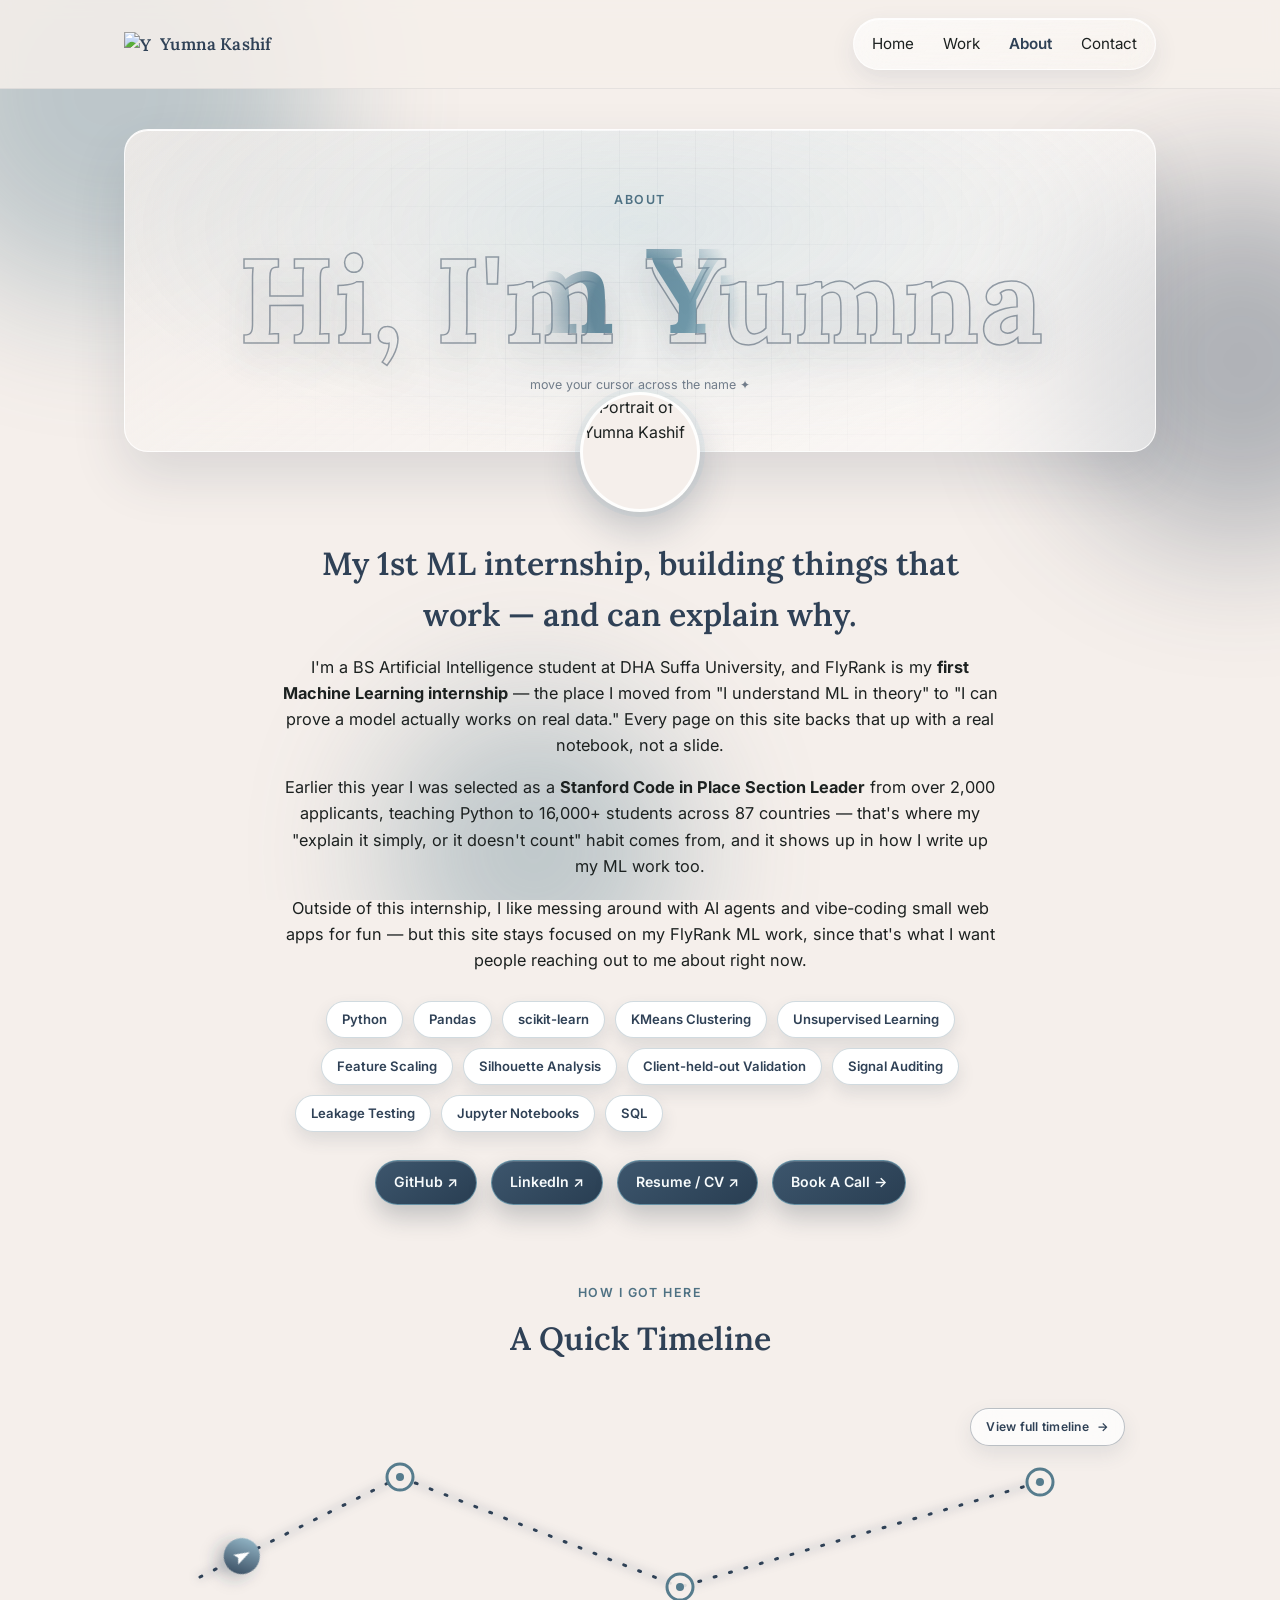
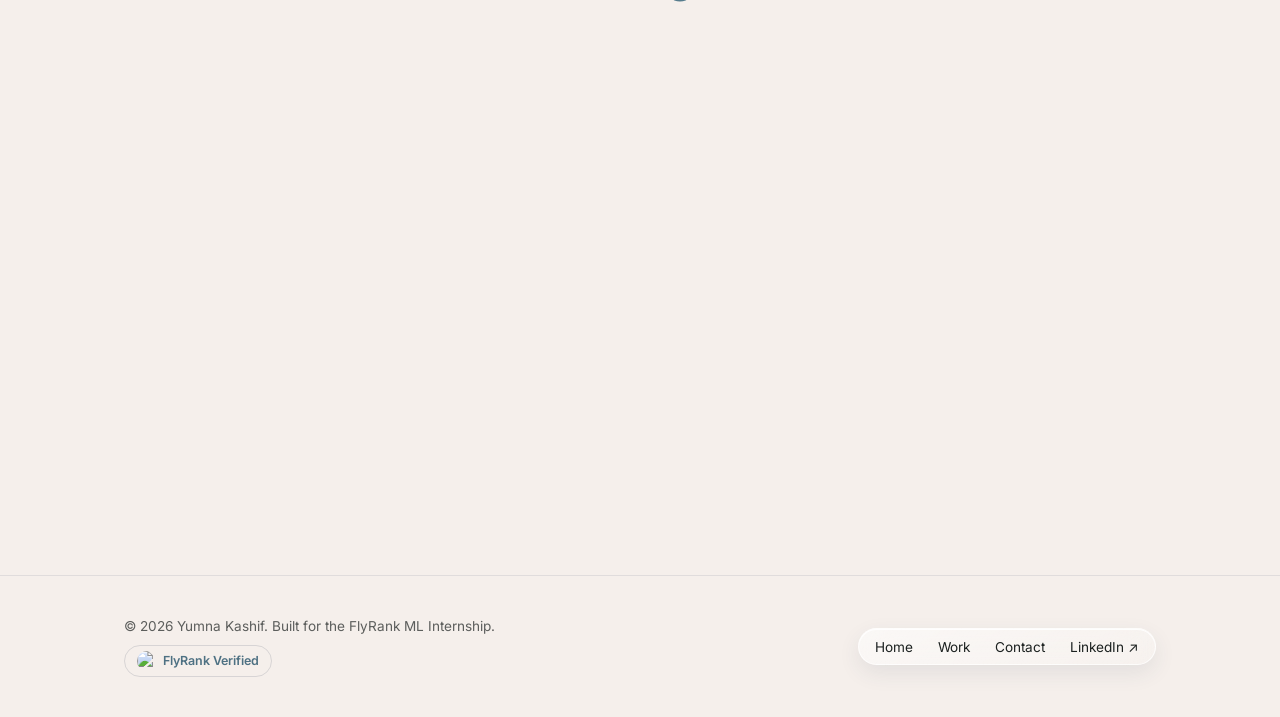
==== about.html @ c8a98ec6 "Add files via upload" ====
<!DOCTYPE html>
<html lang="en">
<head>
<meta charset="UTF-8">
<meta name="viewport" content="width=device-width, initial-scale=1.0">
<title>About — Yumna Kashif</title>

<!-- Basic SEO & Social Share Preview Meta Tags -->
<meta name="description" content="About Yumna Kashif — BS AI student, Stanford Code in Place Section Leader, and FlyRank ML intern.">
<meta property="og:title" content="About — Yumna Kashif">
<meta property="og:description" content="BS AI student, Stanford Code in Place Section Leader, FlyRank ML intern.">
<meta property="og:type" content="website">
<meta property="og:url" content="https://yumnakashif-ml-internship-portfolio.netlify.app/about">
<meta property="og:image" content="https://yumnakashif-ml-internship-portfolio.netlify.app/images/logo.png">

<link rel="preconnect" href="https://fonts.googleapis.com">
<link href="https://fonts.googleapis.com/css2?family=Lora:wght@500;600;700&family=Inter:wght@400;500;600&display=swap" rel="stylesheet">
<link rel="stylesheet" href="style.css">
<link rel="icon" type="image/png" href="images/favicon-32.png">
<link rel="apple-touch-icon" href="images/apple-touch-icon.png">
<script>
  try {
    if (localStorage.getItem('portfolio-theme') === 'dark') document.documentElement.dataset.theme = 'dark';
  } catch (e) {}
</script>

<!-- Free, cookieless analytics -->
<script data-goatcounter="https://yumnakashif.goatcounter.com/count" async src="//gc.zgo.at/count.js"></script>
</head>
<body class="about-page">

<div class="ambient-glow"><span></span><span></span><span></span></div>
<div class="scroll-progress" id="scrollProgress"></div>

<header>
  <nav>
    <a class="brand" href="index.html"><img src="images/logo.png" alt="Y" class="brand-logo">Yumna Kashif</a>
    <button class="nav-toggle" id="navToggle" aria-label="Menu" aria-expanded="false">☰</button>
    <ul class="navlinks" id="navLinks">
      <li><a class="edge-glow" href="index.html">Home</a></li>
      <li><a class="edge-glow" href="work.html">Work</a></li>
      <li><a class="active edge-glow" href="about.html">About</a></li>
      <li><a class="edge-glow" href="contact.html">Contact</a></li>
    </ul>
  </nav>
</header>

<section style="padding-top:40px; padding-bottom:0;">
  <div class="wrap">
    <div class="outline-hero reveal in" id="outlineHero">
      <span class="eyebrow">About</span>
      <h1 class="outline-text" id="outlineText">
        Hi, I'm Yumna
        <span class="fill-layer" id="fillLayer" aria-hidden="true">Hi, I'm Yumna</span>
      </h1>
      <p class="hint"><span class="hint-desktop">move your cursor across the name ✦</span><span class="hint-touch">drag your finger across the name ✦</span></p>
    </div>

    <div class="mini-portrait reveal in">
      <img src="images/portrait.jpg" alt="Portrait of Yumna Kashif">
    </div>

    <div class="about-text-card reveal in">
      <h2>My 1st ML internship, building things that work — and can explain why.</h2>
      <p>I'm a BS Artificial Intelligence student at DHA Suffa University, and FlyRank is my <b>first Machine Learning internship</b> — the place I moved from "I understand ML in theory" to "I can prove a model actually works on real data." Every page on this site backs that up with a real notebook, not a slide.</p>
      <p>Earlier this year I was selected as a <b>Stanford Code in Place Section Leader</b> from over 2,000 applicants, teaching Python to 16,000+ students across 87 countries — that's where my "explain it simply, or it doesn't count" habit comes from, and it shows up in how I write up my ML work too.</p>
      <p>Outside of this internship, I like messing around with AI agents and vibe-coding small web apps for fun — but this site stays focused on my FlyRank ML work, since that's what I want people reaching out to me about right now.</p>

      <div class="chip-row">
        <span class="chip-pop highlight-edge">Python</span>
        <span class="chip-pop highlight-edge">Pandas</span>
        <span class="chip-pop highlight-edge">scikit-learn</span>
        <span class="chip-pop highlight-edge">KMeans Clustering</span>
        <span class="chip-pop highlight-edge">Unsupervised Learning</span>
        <span class="chip-pop highlight-edge">Feature Scaling</span>
        <span class="chip-pop highlight-edge">Silhouette Analysis</span>
        <span class="chip-pop highlight-edge">Client-held-out Validation</span>
        <span class="chip-pop highlight-edge">Signal Auditing</span>
        <span class="chip-pop highlight-edge">Leakage Testing</span>
        <span class="chip-pop highlight-edge">Jupyter Notebooks</span>
        <span class="chip-pop highlight-edge">SQL</span>
        <span class="chip-pop highlight-edge">Git / GitHub</span>
        <span class="chip-pop highlight-edge">Research Communication</span>
      </div>

      <div class="link-row" style="justify-content:center;">
        <a class="link-chip highlight-edge cta-shine" href="https://github.com/yumna-09/" target="_blank" rel="noopener">GitHub ↗</a>
        <a class="link-chip highlight-edge cta-shine" href="https://www.linkedin.com/in/yumna-kashif-3a69ba357/" target="_blank" rel="noopener">LinkedIn ↗</a>
        <a class="link-chip highlight-edge cta-shine" href="cv.pdf" target="_blank" rel="noopener">Resume / CV ↗</a>
        <a class="link-chip highlight-edge cta-shine" href="contact.html">Book A Call →</a>
      </div>
    </div>
  </div>
</section>

<section class="journey-section">
  <div class="wrap">
    <div class="section-head reveal" style="text-align:center; max-width:560px; margin-left:auto; margin-right:auto;">
      <span class="eyebrow">How I got here</span>
      <h2>A Quick Timeline</h2>
    </div>

    <div class="journey-map reveal-3d" id="journeyMap" data-journey-map>
      <button class="journey-skip" type="button" data-journey-skip aria-controls="journeyMap">
        View full timeline <span aria-hidden="true">→</span>
      </button>
      <svg class="journey-track" viewBox="0 0 1000 240" role="img" aria-label="Animated route from DHA Suffa University to Stanford University and FlyRank AI">
        <defs>
          <linearGradient id="trackerFill" x1="0" y1="0" x2="1" y2="1">
            <stop offset="0" stop-color="#9fc4d4"></stop>
            <stop offset="1" stop-color="#2f4156"></stop>
          </linearGradient>
          <filter id="trackerShadow" x="-80%" y="-80%" width="260%" height="260%">
            <feDropShadow dx="0" dy="8" stdDeviation="8" flood-color="#2f4156" flood-opacity=".3"></feDropShadow>
          </filter>
        </defs>
        <path class="journey-route-shadow" d="M60 165 L260 65 L540 175 L900 70"></path>
        <path class="journey-route" d="M60 165 L260 65 L540 175 L900 70"></path>
        <g class="journey-stop" data-journey-stop="0"><circle cx="260" cy="65" r="13"></circle><circle cx="260" cy="65" r="4"></circle></g>
        <g class="journey-stop" data-journey-stop="1"><circle cx="540" cy="175" r="13"></circle><circle cx="540" cy="175" r="4"></circle></g>
        <g class="journey-stop" data-journey-stop="2"><circle cx="900" cy="70" r="13"></circle><circle cx="900" cy="70" r="4"></circle></g>
        <g class="journey-tracker" data-journey-tracker transform="translate(60 165)" filter="url(#trackerShadow)">
          <circle r="18" fill="url(#trackerFill)"></circle>
          <path d="M-5 7 0-9 6 7 0 4Z" fill="#fff"></path>
        </g>
      </svg>

      <div class="journey-stage" aria-live="polite">
        <article class="journey-story highlight-edge" data-journey-story="0" aria-hidden="true">
          <div class="journey-final-icon journey-final-icon--dsu" aria-hidden="true">
            <svg viewBox="0 0 48 48"><path d="M5 17 24 7l19 10"></path><path d="M8 19h32"></path><path d="M11 19v18M19 19v18M29 19v18M37 19v18"></path><path d="M7 38h34M4 43h40"></path></svg>
          </div>
          <div class="journey-copy">
            <span class="journey-year">2024 — Present</span>
            <h3>BS Artificial Intelligence</h3>
            <h4>DHA Suffa University</h4>
            <p class="journey-detail" data-journey-detail>5th semester, CGPA 3.41 — deepening ML fundamentals through coursework and self-directed projects.</p>
          </div>
        </article>

        <article class="journey-story highlight-edge" data-journey-story="1" aria-hidden="true">
          <div class="journey-final-icon journey-final-icon--stanford" aria-hidden="true">
            <svg viewBox="0 0 48 48"><path d="M16 39V17h16v22"></path><path d="m15 17 3-10h12l3 10"></path><path d="M21 7V3h6v4M20 24h8M20 30h8"></path><path d="M11 39h26M7 44h34"></path></svg>
          </div>
          <div class="journey-copy">
            <span class="journey-year">Apr – May 2026</span>
            <h3>Section Leader, Code in Place</h3>
            <h4>Stanford University</h4>
            <p class="journey-detail" data-journey-detail>Selected from 2,000+ applicants to teach Python to 16,000+ students across 87 countries.</p>
          </div>
        </article>

        <article class="journey-story highlight-edge" data-journey-story="2" aria-hidden="true">
          <div class="journey-final-icon journey-final-icon--flyrank" aria-hidden="true">
            <svg viewBox="0 0 48 48"><path d="M11 43V14l13-8 13 8v29"></path><path d="M18 17h4M26 17h4M18 24h4M26 24h4M18 31h4M26 31h4"></path><path d="M21 43V36h6v7M6 43h36"></path><path class="journey-icon-signal" d="M24 6V2M31 8l3-3M17 8l-3-3"></path></svg>
          </div>
          <div class="journey-copy">
            <span class="journey-year">Jul 2026 — Present</span>
            <h3>ML Engineering Intern</h3>
            <h4>FlyRank AI</h4>
            <p class="journey-detail" data-journey-detail>Building and evaluating models on real search-performance data — this site is that work, in progress.</p>
          </div>
        </article>
      </div>
    </div>
  </div>
</section>

<footer>
  <div class="wrap">
    <div class="footer-left">
    <p>© 2026 Yumna Kashif. Built for the FlyRank ML Internship.</p>
    <!-- FlyRank graduate badge — swap this href for your real verification-page link from the FlyRank portal -->
    <a class="footer-badge" href="https://internship.flyrank.ai/verify/YOUR-ID" target="_blank" rel="noopener"><img src="images/logo.png" alt="FlyRank AI Fluency graduate badge" width="20" height="20">FlyRank Verified</a>
    </div>
    <ul class="navlinks">
      <li><a class="edge-glow" href="index.html">Home</a></li>
      <li><a class="edge-glow" href="work.html">Work</a></li>
      <li><a class="edge-glow" href="contact.html">Contact</a></li>
      <li><a class="edge-glow" href="https://www.linkedin.com/in/yumna-kashif-3a69ba357/" target="_blank" rel="noopener">LinkedIn ↗</a></li>
    </ul>
  </div>
</footer>

<script src="script.js"></script>
</body>
</html>
---- style.css ----
/* ===== Identity Kit tokens ===== */
:root{
  --navy:#2F4156;
  --beige:#F5EFEB;
  --text:#1C2120;
  --teal:#567C8D;
  --teal-text:#4e7183; /* darkened for AA-passing small text on light backgrounds — the raw --teal fails contrast at label size */
  --teal-soft: rgba(86,124,141,0.12);
  --navy-soft: rgba(47,65,86,0.06);
  --radius: 14px;
  --maxw: 1080px;
}

*{box-sizing:border-box;}
html{scroll-behavior:smooth;}
body{
  margin:0;
  background:var(--beige);
  color:var(--text);
  font-family:'Inter', sans-serif;
  line-height:1.6;
  -webkit-font-smoothing:antialiased;
}
h1,h2,h3,.eyebrow{
  font-family:'Lora', serif;
  color:var(--navy);
  margin:0;
}
h1{font-size:clamp(2.2rem,5vw,3.4rem); line-height:1.15; font-weight:600;}
h2{font-size:clamp(1.5rem,3vw,2rem); font-weight:600;}
h3{font-size:1.15rem; font-weight:600;}
a{color:inherit;}
p{margin:0 0 1rem 0;}
img{max-width:100%; display:block;}

/* ===== Layout ===== */
.wrap{max-width:var(--maxw); margin:0 auto; padding:0 24px;}
section{padding:88px 0;}

/* ===== Ambient animated background ===== */
.ambient-glow{
  position:fixed; inset:0; z-index:-1; overflow:hidden; pointer-events:none;
}
.ambient-glow span{
  position:absolute; border-radius:50%; filter:blur(70px); opacity:0.35;
  animation:drift 18s ease-in-out infinite;
}
.ambient-glow span:nth-child(1){
  width:420px; height:420px; background:var(--teal);
  top:-120px; left:-100px; animation-delay:0s;
}
.ambient-glow span:nth-child(2){
  width:360px; height:360px; background:var(--navy);
  top:20%; right:-140px; animation-delay:4s;
}
.ambient-glow span:nth-child(3){
  width:300px; height:300px; background:var(--teal);
  bottom:-100px; left:30%; animation-delay:8s;
}
@keyframes drift{
  0%,100%{ transform:translate(0,0) scale(1); }
  33%{ transform:translate(30px,-40px) scale(1.08); }
  66%{ transform:translate(-25px,25px) scale(0.95); }
}

/* ===== Scroll progress bar ===== */
.scroll-progress{
  position:fixed; top:0; left:0; height:3px; width:0%;
  background:linear-gradient(90deg, var(--teal), var(--navy));
  z-index:100; transition:width .1s linear;
}

/* ===== Nav ===== */
header{
  position:sticky; top:0; z-index:50;
  background:rgba(245,239,235,0.86);
  backdrop-filter:blur(8px);
  border-bottom:1px solid rgba(47,65,86,0.08);
}
nav{
  max-width:var(--maxw); margin:0 auto; padding:18px 24px;
  display:flex; align-items:center; justify-content:space-between;
}
.brand{
  font-family:'Lora',serif; font-weight:600; font-size:1.05rem; color:var(--navy);
  text-decoration:none; letter-spacing:0.01em;
  display:inline-flex; align-items:center; gap:9px;
}
.brand-logo{ height:24px; width:auto; display:block; }
.brand-logo-light{ filter:brightness(0) invert(1); opacity:0.92; }
.navlinks{display:flex; gap:32px; list-style:none; margin:0; padding:0;}
.navlinks a{
  text-decoration:none; color:var(--text); font-size:0.95rem;
  position:relative; padding-bottom:4px;
}
.navlinks a::after{
  content:''; position:absolute; left:0; bottom:0; height:2px; width:0;
  background:var(--teal); transition:width .25s ease;
}
.navlinks a:hover::after, .navlinks a.active::after{width:100%;}
.navlinks a.active{color:var(--navy); font-weight:600;}
header .navlinks{
  align-items:center; gap:3px; padding:5px;
  border-radius:999px;
  background:linear-gradient(145deg, rgba(255,255,255,.62), rgba(255,255,255,.24));
  border:1px solid rgba(255,255,255,.76);
  box-shadow:inset 0 1px 0 rgba(255,255,255,.9), 0 9px 24px rgba(47,65,86,.1);
  backdrop-filter:blur(16px) saturate(1.18);
}
header .navlinks a{
  display:inline-flex; align-items:center; gap:5px; padding:8px 13px;
  border-radius:999px; transition:background .22s ease, color .22s ease, transform .22s ease, box-shadow .22s ease;
}
header .navlinks a::after{ display:none; }
header .navlinks a:hover{
  color:#fff; background:var(--navy); transform:translateY(-1px);
  box-shadow:0 8px 17px rgba(47,65,86,.2);
}
header .navlinks a.active{ background:transparent; }
header .navlinks .nav-book{
  color:#fff; background:var(--navy); padding:9px 15px;
  box-shadow:0 8px 17px rgba(47,65,86,.2);
}
header .navlinks .nav-book::after{ display:none; }
header .navlinks .nav-book:hover{ color:#fff; background:#22374b; }
.navlinks .nav-item{
  display:inline-flex; align-items:center; gap:0; min-width:42px; height:42px;
  padding:4px; border-radius:14px; overflow:hidden;
  background:linear-gradient(145deg, rgba(255,255,255,.62), rgba(255,255,255,.22));
  border:1px solid rgba(255,255,255,.8);
  box-shadow:inset 0 1px 0 rgba(255,255,255,.9), 0 7px 18px rgba(47,65,86,.12);
  backdrop-filter:blur(15px) saturate(1.25);
  transition:min-width .28s ease, background .25s ease, box-shadow .25s ease, transform .25s ease;
}
.navlinks .nav-item::after{ display:none; }
.nav-icon-box{
  width:32px; height:32px; border-radius:10px; flex:0 0 32px;
  display:inline-flex; align-items:center; justify-content:center;
  color:var(--navy);
  background:linear-gradient(145deg, rgba(255,255,255,.58), rgba(86,124,141,.12));
  border:1px solid rgba(255,255,255,.72);
  box-shadow:
    inset 1px 1px 2px rgba(255,255,255,.92),
    inset -1px -1px 2px rgba(47,65,86,.08),
    0 4px 10px rgba(47,65,86,.1);
  transition:transform .22s ease, box-shadow .22s ease;
}
.nav-icon-box svg{
  width:17px; height:17px; fill:none; stroke:currentColor;
  stroke-width:1.8; stroke-linecap:round; stroke-linejoin:round;
  filter:drop-shadow(0 1px 1px rgba(255,255,255,.55));
}
.nav-label{
  display:inline-block; max-width:0; margin:0; opacity:0; overflow:hidden;
  color:var(--navy); font-size:.86rem; line-height:1; white-space:nowrap;
  transition:max-width .3s ease, opacity .2s ease, margin .3s ease;
}
.nav-item:hover, .nav-item:focus-visible{
  background:linear-gradient(145deg, rgba(255,255,255,.8), rgba(159,196,212,.28));
  box-shadow:inset 0 1px 0 #fff, 0 10px 22px rgba(47,65,86,.18);
  transform:translateY(-2px);
}
.nav-item:hover .nav-label, .nav-item:focus-visible .nav-label{
  max-width:78px; opacity:1; margin:0 9px 0 7px;
}
.nav-item:hover .nav-icon-box, .nav-item:focus-visible .nav-icon-box{
  transform:rotateX(5deg);
  box-shadow:inset 1px 1px 3px #fff, 0 6px 13px rgba(47,65,86,.16);
}
.nav-item.active .nav-icon-box{
  border-color:rgba(86,124,141,.42); background:rgba(86,124,141,.14);
}

/* ===== mobile hamburger toggle ===== */
.nav-toggle{
  display:none; align-items:center; justify-content:center;
  background:none; border:none; font-size:1.4rem;
  color:var(--navy); cursor:pointer; line-height:1;
  width:44px; height:44px; padding:0;
}
.nav-toggle-light{ color:#fff; }

/* ===== Buttons ===== */
.btn{
  display:inline-flex; align-items:center; gap:8px;
  padding:13px 26px; border-radius:999px;
  font-size:0.95rem; font-weight:600; text-decoration:none;
  transition:transform .2s ease, box-shadow .2s ease, background .2s ease;
  border:1px solid transparent;
}
.btn-primary{ background:var(--navy); color:var(--beige); }
.btn-primary:hover{ transform:translateY(-2px) scale(1.03); box-shadow:0 14px 30px rgba(47,65,86,0.32); }
.btn-ghost{ border-color:var(--navy); color:var(--navy); }
.btn-ghost:hover{ background:var(--navy); color:var(--beige); transform:translateY(-2px) scale(1.03); }

/* travelling edge highlight — activated only while the button is hovered */
@property --edge-angle{
  syntax:'<angle>';
  initial-value:0deg;
  inherits:false;
}
.edge-glow{ position:relative; isolation:isolate; }
.edge-glow::before{
  content:''; position:absolute; inset:0; padding:2px; border-radius:inherit;
  background:conic-gradient(
    from var(--edge-angle),
    transparent 0 82%, rgba(159,196,212,0.35) 86%,
    #ffffff 90%, #7fc5df 93%, transparent 97%
  );
  -webkit-mask:linear-gradient(#000 0 0) content-box, linear-gradient(#000 0 0);
  -webkit-mask-composite:xor;
  mask-composite:exclude;
  opacity:0; pointer-events:none; transition:opacity .2s ease;
}
.edge-glow:hover::before{
  opacity:1;
  animation:edgeTravel 1.05s linear infinite;
}
@keyframes edgeTravel{ to{ --edge-angle:360deg; } }

/* ===== Hero ===== */
.hero{
  padding:110px 0 90px;
  position:relative; overflow:hidden;
}
.hero-grid{
  display:grid; grid-template-columns:1.05fr 0.95fr; gap:48px; align-items:center;
}
.eyebrow{
  font-family:'Inter',sans-serif; text-transform:uppercase; letter-spacing:0.12em;
  font-size:0.78rem; color:var(--teal-text); font-weight:600; margin-bottom:18px; display:block;
}

/* animated "actively interning" badge on the homepage hero */
.eyebrow-live{ display:inline-flex; align-items:center; gap:8px; }
.eyebrow-dot{
  width:7px; height:7px; border-radius:50%; background:#9fc4d4; flex-shrink:0;
  animation:eyebrowPulse 1.8s ease-in-out 2;
}
@keyframes eyebrowPulse{
  0%{ box-shadow:0 0 0 0 rgba(159,196,212,0.55); }
  70%{ box-shadow:0 0 0 9px rgba(159,196,212,0); }
  100%{ box-shadow:0 0 0 0 rgba(159,196,212,0); }
}
.eyebrow-text{
  display:inline-block;
  animation:eyebrowFadeIn 1.1s ease-out 1 both;
}
@keyframes eyebrowFadeIn{
  0%{ opacity:0; transform:translateY(4px); }
  100%{ opacity:1; transform:translateY(0); }
}
.hero h1{margin-bottom:22px;}
.hero .lede{font-size:1.1rem; color:var(--text); max-width:46ch; margin-bottom:34px;}
.hero-actions{display:flex; gap:16px; flex-wrap:wrap;}

/* ===== 3D floating dashboard scene (hero signature piece) ===== */
.scene{
  position:relative; height:420px; perspective:1200px;
}
.scene-inner{
  position:relative; width:100%; height:100%;
  transform-style:preserve-3d;
  transition:transform .1s ease-out;
  animation:float-scene 7s ease-in-out infinite;
}
@keyframes float-scene{
  0%,100%{ transform:translateY(0) rotateX(6deg) rotateY(-10deg); }
  50%{ transform:translateY(-16px) rotateX(3deg) rotateY(-6deg); }
}
.scene-card{
  position:absolute; background:#fff; border-radius:14px;
  border:1px solid rgba(47,65,86,0.12);
  box-shadow:0 30px 60px rgba(47,65,86,0.18);
  padding:18px; transform-style:preserve-3d;
}
.scene-card h4{
  font-family:'Lora',serif; font-size:0.85rem; color:var(--navy); margin:0 0 10px 0;
}
.scene-card.card-main{
  width:260px; top:60px; left:40px; z-index:3; transform:translateZ(60px);
}
.scene-card.card-bars{ width:190px; top:0; right:0; z-index:2; transform:translateZ(20px) rotateZ(-3deg); }
.scene-card.card-metric{
  width:160px; bottom:10px; left:0; z-index:4; transform:translateZ(90px) rotateZ(2deg);
  text-align:center;
}
.bar-row{display:flex; align-items:flex-end; gap:6px; height:60px;}
.bar-row i{
  display:block; flex:1; background:var(--teal); border-radius:3px 3px 0 0; opacity:0.85;
}
.bar-row i:nth-child(1){height:35%;}
.bar-row i:nth-child(2){height:60%; background:var(--navy);}
.bar-row i:nth-child(3){height:45%;}
.bar-row i:nth-child(4){height:85%; background:var(--navy);}
.bar-row i:nth-child(5){height:55%;}
.cluster-dots{position:relative; height:70px;}
.cluster-dots span{
  position:absolute; width:9px; height:9px; border-radius:50%; background:var(--teal);
}
.scene-metric-num{font-family:'Lora',serif; font-size:1.7rem; font-weight:700; color:var(--navy);}
.scene-metric-label{font-size:0.7rem; opacity:0.7; margin-top:2px;}
.scene-ring{
  position:absolute; width:340px; height:340px; border-radius:50%;
  border:1px dashed rgba(86,124,141,0.4);
  top:40px; left:10px; transform:translateZ(-20px);
  animation:spin 30s linear infinite;
}
@keyframes spin{ from{transform:translateZ(-20px) rotate(0deg);} to{transform:translateZ(-20px) rotate(360deg);} }

/* tilt-enabled cards (case study, stats, proof items) */
.tilt-card{transition:transform .15s ease-out, box-shadow .3s ease; transform-style:preserve-3d;}

/* ===== Reveal on scroll ===== */
.reveal{opacity:0; transform:translateY(18px); transition:opacity .7s ease, transform .7s ease;}
.reveal.in{opacity:1; transform:translateY(0);}
.reveal-3d{
  opacity:0; transform:perspective(1000px) rotateY(35deg) translateX(30px);
  transition:opacity .7s ease, transform .7s ease;
}
.reveal-3d.in{opacity:1; transform:perspective(1000px) rotateY(0) translateX(0);}

/* ===== Stat row ===== */
.stats{
  display:grid; grid-template-columns:repeat(3,1fr); gap:20px;
}
.stats-head{ margin-top:56px; margin-bottom:28px; }
.stats-head .eyebrow{ margin-bottom:14px; }
.stats-head hr{
  border:none; border-top:1px solid rgba(47,65,86,0.12); margin:0;
  max-width:640px;
}
.stat{
  background:linear-gradient(145deg, rgba(255,255,255,.68), rgba(255,255,255,.34));
  border:1px solid rgba(255,255,255,.78); border-radius:14px; padding:22px;
  box-shadow:inset 0 1px 0 rgba(255,255,255,.9), 0 16px 34px rgba(47,65,86,.1);
  backdrop-filter:blur(17px) saturate(1.18);
}
.stat .num{font-family:'Lora',serif; font-size:2rem; color:var(--navy); font-weight:600;}
.stat .label{font-size:0.85rem; color:var(--text); opacity:0.75;}

/* ===== Section headers ===== */
.section-head{max-width:640px; margin-bottom:48px;}
.section-head .eyebrow{margin-bottom:10px;}

/* ===== Case study card ===== */
.case-card{
  display:grid; grid-template-columns:0.9fr 1.1fr; gap:0;
  background:rgba(255,255,255,.9); border-radius:var(--radius); overflow:hidden;
  border:1px solid rgba(255,255,255,.82);
  box-shadow:inset 0 1px 0 rgba(255,255,255,.92), 0 14px 34px rgba(47,65,86,.08);
  backdrop-filter:blur(16px) saturate(1.15);
  transition:transform .35s ease, box-shadow .35s ease;
  text-decoration:none; color:inherit;
}
.case-card:hover{
  box-shadow:0 28px 56px rgba(47,65,86,0.2);
}
.case-card img{height:100%; object-fit:cover; min-height:260px;}
.case-body{padding:36px;}
.case-tag{
  display:inline-block; font-size:0.75rem; font-weight:600; letter-spacing:0.06em;
  text-transform:uppercase; color:var(--teal-text); background:var(--teal-soft);
  padding:5px 12px; border-radius:999px; margin-bottom:14px;
}
.case-body h3{margin-bottom:10px; font-size:1.4rem;}
.case-body p{color:var(--text); opacity:0.85;}
.case-metrics{display:flex; gap:28px; margin:20px 0;}
.case-metrics .m-num{font-family:'Lora',serif; font-weight:600; color:var(--navy); font-size:1.3rem;}
.case-metrics .m-label{font-size:0.78rem; opacity:0.7;}
.case-arrow{
  display:inline-flex; align-items:center; gap:7px; color:#fff;
  font-weight:600; font-size:0.9rem; margin-top:8px;
  padding:9px 14px; border-radius:999px;
  background:linear-gradient(145deg, rgba(47,65,86,.96), rgba(31,51,69,.9));
  border:1px solid rgba(255,255,255,.3);
  box-shadow:0 9px 20px rgba(47,65,86,.2), inset 0 1px 0 rgba(255,255,255,.16);
  backdrop-filter:blur(14px);
}
.case-card:hover .case-arrow{gap:10px;}
.case-arrow span{transition:gap .2s ease;}
.case-card + .case-card{ margin-top:28px; }
.capstone-card .case-cover-wrap{
  background:#fff;
  display:flex; align-items:center; justify-content:center; overflow:hidden;
}
.capstone-cover-label{
  position:absolute; z-index:3; top:20px; right:20px;
  padding:9px 15px; border-radius:999px;
  color:#fff; font-size:.72rem; font-weight:700; letter-spacing:.015em;
  background:linear-gradient(145deg, rgba(35,57,75,.88), rgba(24,40,53,.76));
  border:1px solid rgba(255,255,255,.32);
  box-shadow:0 10px 22px rgba(47,65,86,.2), inset 0 1px 0 rgba(255,255,255,.16);
  backdrop-filter:blur(12px);
  transition:transform .32s ease, box-shadow .32s ease;
}
.capstone-card:hover .capstone-cover-label{
  transform:translateY(-3px); box-shadow:0 15px 28px rgba(47,65,86,.26), inset 0 1px 0 rgba(255,255,255,.2);
}
.capstone-mini-network{ width:86%; height:86%; overflow:visible; }
.mini-lines path{
  fill:none; stroke:rgba(86,124,141,.48); stroke-width:2;
  stroke-dasharray:8 7; animation:networkDash 10s linear infinite;
}
.mini-nodes circle{
  fill:#567C8D; stroke:#fff; stroke-width:3;
  transform-box:fill-box; transform-origin:center;
  animation:networkNode 3s ease-in-out infinite;
}
.mini-nodes circle:nth-child(2n){ animation-delay:-1.2s; fill:#2F4156; }
.mini-nodes circle:nth-child(3n){ animation-delay:-2.1s; }
.capstone-card:hover .capstone-mini-network{ animation:miniNetworkFloat 3.4s ease-in-out infinite; }
@keyframes miniNetworkFloat{ 50%{ transform:translateY(-7px) scale(1.025); } }

/* revolving edge highlight shared by glass metric and project cards */
.highlight-edge{ position:relative; isolation:isolate; }
.highlight-edge::after{
  content:''; position:absolute; inset:0; padding:1.7px; border-radius:inherit;
  background:conic-gradient(
    from var(--edge-angle), transparent 0 82%, rgba(159,196,212,.35) 86%,
    #fff 90%, #75bed8 93%, transparent 97%
  );
  -webkit-mask:linear-gradient(#000 0 0) content-box, linear-gradient(#000 0 0);
  -webkit-mask-composite:xor; mask-composite:exclude;
  opacity:0; pointer-events:none; z-index:8;
}
.highlight-edge:hover::after, .highlight-edge:focus-visible::after{
  opacity:1; animation:edgeTravel 1.1s linear infinite;
}

/* ===== Proof strip ===== */
.proof-grid{
  display:grid; grid-template-columns:repeat(2,1fr); gap:22px; margin-top:20px;
}
.proof-item{
  background:#fff; border:1px solid rgba(47,65,86,0.1); border-radius:12px;
  overflow:hidden;
}
.proof-item img{width:100%;}
.proof-cap{padding:14px 18px; font-size:0.85rem; color:var(--text); opacity:0.8;}
.proof-cap b{color:var(--navy);}

.methodology{
  background:var(--navy-soft); border-radius:var(--radius); padding:34px;
  margin-top:36px;
}
.methodology h3{margin-bottom:14px;}
.methodology ul{margin:0; padding-left:20px;}
.methodology li{margin-bottom:8px;}

/* ===== About ===== */
.about-grid{display:grid; grid-template-columns:0.8fr 1.2fr; gap:56px; align-items:start;}
.portrait-frame{
  border-radius:var(--radius); overflow:hidden; border:1px solid rgba(47,65,86,0.12);
  transition:transform .3s ease, box-shadow .3s ease;
}
.portrait-frame:hover{
  transform:perspective(800px) rotateY(-4deg) rotateX(2deg);
  box-shadow:0 24px 48px rgba(47,65,86,0.2);
}
.link-row{display:flex; flex-wrap:wrap; gap:14px; margin-top:28px;}
.link-chip{
  display:inline-flex; align-items:center; gap:8px;
  border:1px solid var(--navy); color:var(--navy); text-decoration:none;
  padding:10px 18px; border-radius:999px; font-size:0.88rem; font-weight:600;
  transition:background .2s ease, color .2s ease, transform .2s ease;
}
.link-chip:hover{background:var(--navy); color:var(--beige); transform:translateY(-2px);}

/* ===== Contact ===== */
.contact-box{
  background:var(--navy); color:var(--beige); border-radius:var(--radius);
  padding:56px; text-align:center; position:relative; overflow:hidden;
}
.contact-box h2{color:var(--beige);}
.contact-box p{color:rgba(245,239,235,0.82); max-width:52ch; margin:14px auto 30px;}
.contact-box .btn-primary{background:var(--beige); color:var(--navy);}
.contact-box .btn-primary:hover{box-shadow:0 10px 24px rgba(0,0,0,0.25);}

/* ===== Footer ===== */
footer{padding:40px 0; border-top:1px solid rgba(47,65,86,0.1);}
footer .wrap{display:flex; justify-content:space-between; align-items:center; flex-wrap:wrap; gap:12px;}
.footer-left{ display:flex; flex-direction:column; align-items:flex-start; gap:8px; }
footer p{margin:0; font-size:0.85rem; opacity:0.7;}
.footer-badge{
  display:inline-flex; align-items:center; gap:6px;
  font-size:0.78rem; color:var(--teal-text); text-decoration:none; font-weight:600;
  border:1px solid rgba(47,65,86,0.15); padding:5px 12px; border-radius:999px;
  transition:border-color .2s ease, background .2s ease;
}
.footer-badge img{ border-radius:50%; }
.footer-badge:hover{ border-color:var(--teal); background:var(--teal-soft); }
footer .navlinks{
  gap:3px; padding:5px; border-radius:999px;
  background:linear-gradient(145deg, rgba(255,255,255,.56), rgba(255,255,255,.2));
  border:1px solid rgba(255,255,255,.72);
  box-shadow:inset 0 1px 0 rgba(255,255,255,.86), 0 8px 22px rgba(47,65,86,.09);
  backdrop-filter:blur(15px);
}
footer .navlinks a{font-size:0.85rem;}
footer .navlinks a{
  padding:7px 11px; border-radius:999px;
  transition:background .22s ease, color .22s ease, transform .22s ease, box-shadow .22s ease;
}
footer .navlinks a::after{ display:none; }
footer .navlinks a:hover{
  color:#fff; background:var(--navy); transform:translateY(-1px);
  box-shadow:0 8px 17px rgba(47,65,86,.18);
}
.footer-nav-item{
  display:inline-flex; align-items:center; gap:0; min-width:40px; height:40px;
  padding:4px; border-radius:13px; overflow:hidden;
  background:linear-gradient(145deg, rgba(255,255,255,.56), rgba(255,255,255,.2));
  border:1px solid rgba(255,255,255,.74);
  box-shadow:inset 0 1px 0 rgba(255,255,255,.9), 0 6px 15px rgba(47,65,86,.1);
  backdrop-filter:blur(13px);
  transition:transform .22s ease, box-shadow .22s ease, background .22s ease;
}
footer .footer-nav-item::after{ display:none; }
.footer-nav-icon{
  width:30px; height:30px; border-radius:9px; flex:0 0 30px;
  display:inline-flex; align-items:center; justify-content:center;
  color:var(--navy); background:linear-gradient(145deg, rgba(255,255,255,.7), rgba(86,124,141,.1));
  border:1px solid rgba(255,255,255,.78);
  box-shadow:inset 1px 1px 2px rgba(255,255,255,.9), 0 3px 8px rgba(47,65,86,.08);
  transition:transform .2s ease, background .2s ease, color .2s ease;
}
.footer-nav-icon svg{
  width:14px; height:14px; fill:none; stroke:currentColor;
  stroke-width:1.8; stroke-linecap:round; stroke-linejoin:round;
}
.footer-nav-icon.linkedin-icon{ color:#0A66C2; }
.footer-nav-icon.linkedin-icon svg{ fill:currentColor; stroke:none; }
.footer-nav-label{
  display:inline-block; max-width:0; opacity:0; overflow:hidden; white-space:nowrap;
  color:var(--navy); line-height:1;
  transition:max-width .3s ease, opacity .2s ease, margin .3s ease;
}
.footer-nav-item:hover, .footer-nav-item:focus-visible{
  transform:translateY(-2px); background:rgba(255,255,255,.68);
  box-shadow:inset 0 1px 0 #fff, 0 9px 20px rgba(47,65,86,.15);
}
.footer-nav-item:hover .footer-nav-label, .footer-nav-item:focus-visible .footer-nav-label{
  max-width:90px; opacity:1; margin:0 8px 0 6px;
}
.footer-nav-item:hover .footer-nav-icon, .footer-nav-item:focus-visible .footer-nav-icon{
  transform:rotateX(5deg); background:rgba(86,124,141,.12); color:var(--navy);
}
.footer-nav-item:hover .linkedin-icon, .footer-nav-item:focus-visible .linkedin-icon{ color:#0A66C2; }

/* ===== Page transition (fade between pages) ===== */
body{ opacity:1; transition:opacity .32s ease; }
body.page-exit{ opacity:0; }

/* ===== Hero load-in stagger ===== */
.bh-nav, .bh-eyebrow, .bh-stage, .bh-title, .bh-subtitle, .bh-bottom{
  opacity:0; transform:translateY(16px);
  transition:opacity .7s ease, transform .7s ease;
}
.big-hero.loaded .bh-nav{ opacity:1; transform:none; transition-delay:.05s; }
.big-hero.loaded .bh-eyebrow{ opacity:1; transform:none; transition-delay:.12s; }
.big-hero.loaded .bh-stage{ opacity:1; transform:none; transition-delay:.2s; }
.big-hero.loaded .bh-title{ opacity:1; transform:none; transition-delay:.3s; }
.big-hero.loaded .bh-subtitle{ opacity:1; transform:none; transition-delay:.38s; }
.big-hero.loaded .bh-bottom{ opacity:1; transform:none; transition-delay:.3s; }

@media (prefers-reduced-motion: reduce){
  body{ transition:none; }
  .bh-nav, .bh-eyebrow, .bh-stage, .bh-title, .bh-subtitle, .bh-bottom{ opacity:1; transform:none; transition:none; }
  .edge-glow:hover::before{ animation:none; --edge-angle:215deg; }
  .highlight-edge:hover::after{ animation:none; --edge-angle:215deg; }
  .network-orbits, .network-lines path, .network-nodes circle, .network-pulse,
  .mini-lines path, .mini-nodes circle, .capstone-card:hover .capstone-mini-network{ animation:none; }
}

/* ===== Mobile ===== */
@media (prefers-reduced-motion: reduce){
  .scene-inner{animation:none;}
  .scene-ring{animation:none;}
  .ambient-glow span{animation:none;}
}
@media (max-width:820px){
  .hero-grid{grid-template-columns:1fr;}
  .scene{height:280px; order:-1;}
  .scene-card.card-main{width:200px; left:10px; top:30px;}
  .scene-card.card-bars{width:150px;}
  .scene-card.card-metric{width:130px;}
  .scene-ring{width:240px; height:240px;}
  .navlinks{display:none;}
  .navlinks.open{
    display:flex; flex-direction:column; gap:6px;
    position:absolute; top:64px; left:16px; right:16px;
    background:linear-gradient(145deg, rgba(255,255,255,.9), rgba(245,239,235,.78));
    border:1px solid rgba(255,255,255,.82); backdrop-filter:blur(18px);
    border-radius:14px; padding:12px; box-shadow:0 20px 40px rgba(47,65,86,0.18);
    z-index:60;
  }
  .navlinks.open a{ padding:13px 16px; border-radius:8px; border-bottom:1px solid rgba(47,65,86,0.08); }
  .navlinks.open a:last-child{ border-bottom:none; }
  .navlinks.open a:hover, .navlinks.open a.active{ background:var(--teal-soft); }
  .navlinks.open .nav-item{ width:100%; min-height:46px; height:auto; overflow:visible; }
  .navlinks.open .nav-label{ max-width:90px; opacity:1; margin:0 8px; }
  .nav-toggle{ display:flex; }
  .stats{grid-template-columns:1fr 1fr;}
  .case-card{grid-template-columns:1fr;}
  .case-card img{min-height:200px;}
  .about-grid{grid-template-columns:1fr;}
  .proof-grid{grid-template-columns:1fr;}
  footer .wrap{flex-direction:column; align-items:flex-start;}
}


/* ================================================================
   BIG HERO CARD (Egypt-reference style) — bold dark card, glass nav,
   floating stat badges, small circular rotating preview
   ================================================================ */
.home-hero-section{
  padding:20px 0 72px;
  background:
    radial-gradient(ellipse at 50% 2%, rgba(86,124,141,.16), transparent 62%),
    linear-gradient(180deg, rgba(255,255,255,.12), transparent 72%);
}
.big-hero{
  position:relative;
  margin:0 auto;
  max-width:1180px;
  border-radius:28px;
  overflow:hidden;
  min-height:700px;
  background:
    radial-gradient(85% 75% at 50% 42%, rgba(159,196,212,.28), transparent 62%),
    radial-gradient(120% 140% at 10% 0%, rgba(86,124,141,.15), transparent 52%),
    linear-gradient(145deg, rgba(245,239,235,.78), rgba(255,255,255,.46));
  padding:28px clamp(20px,4vw,48px) 42px;
  box-shadow:0 32px 68px rgba(47,65,86,.2), inset 0 1px 0 rgba(255,255,255,.9);
  border:1px solid rgba(255,255,255,.78);
  backdrop-filter:blur(24px) saturate(1.16);
}
.big-hero::before{
  content:'';
  position:absolute; inset:0;
  background-image:
    linear-gradient(rgba(47,65,86,.045) 1px, transparent 1px),
    linear-gradient(90deg, rgba(47,65,86,.045) 1px, transparent 1px);
  background-size:38px 38px;
  mask-image:radial-gradient(circle at 50% 43%, #000 36%, transparent 80%);
  pointer-events:none;
}
.big-hero::after{
  content:''; position:absolute; inset:18px; border-radius:19px;
  border:1px solid rgba(47,65,86,.16); pointer-events:none; z-index:1;
}
.bh-nav{
  position:relative; z-index:5;
  display:flex; align-items:center; justify-content:space-between;
  background:transparent;
  border:0;
  box-shadow:none;
  backdrop-filter:none;
  border-radius:0;
  padding:7px 4px;
}
.bh-brand{
  font-family:'Lora',serif; font-weight:600; color:#fff; font-size:1rem; text-decoration:none;
  display:flex; align-items:center; gap:8px;
}
.bh-brand .dot{width:8px; height:8px; border-radius:50%; background:var(--teal); box-shadow:0 0 12px var(--teal);}
.bh-navlinks{display:flex; gap:6px; list-style:none; margin:0; padding:0; position:relative; z-index:10;}
.bh-navlinks li{ position:relative; z-index:10; }
.bh-navlinks a{
  position:relative; z-index:10; pointer-events:auto; cursor:pointer;
  color:rgba(255,255,255,0.82); text-decoration:none; font-size:0.9rem;
  padding:10px 16px; border-radius:999px; background:transparent;
  transition:color .2s ease, background .25s ease, transform .2s ease;
  display:inline-block;
}
.bh-navlinks a:hover{ color:#fff; background:rgba(255,255,255,0.16); transform:translateY(-1px); }
.bh-navlinks a.active{ color:#fff; background:rgba(255,255,255,0.1); font-weight:600; }
.bh-cta{
  position:relative; z-index:10;
  display:flex; align-items:center; gap:10px;
}
.bh-cta .btn-primary{background:#fff; color:var(--navy); padding:10px 20px;}
.bh-cta .btn-primary:hover{box-shadow:0 10px 24px rgba(0,0,0,0.3);}
.theme-toggle{
  position:relative; width:84px; height:40px; padding:4px 8px;
  display:flex; align-items:center; justify-content:space-between;
  border:1px solid rgba(255,255,255,.4); border-radius:999px;
  color:#fff; cursor:pointer;
  background:linear-gradient(145deg, rgba(255,255,255,.18), rgba(255,255,255,.06));
  box-shadow:inset 0 1px 0 rgba(255,255,255,.24), 0 8px 18px rgba(5,16,25,.18);
  backdrop-filter:blur(14px); transition:background .3s ease, box-shadow .3s ease;
}
.theme-icon{ position:relative; z-index:2; width:22px; height:22px; display:grid; place-items:center; }
.theme-icon svg{
  width:15px; height:15px; fill:none; stroke:currentColor; stroke-width:1.8;
  stroke-linecap:round; stroke-linejoin:round;
}
.theme-toggle-knob{
  position:absolute; z-index:1; left:4px; top:4px; width:32px; height:32px;
  border-radius:50%; background:rgba(255,255,255,.9);
  box-shadow:0 5px 13px rgba(7,19,28,.26), inset 0 1px 0 #fff;
  transition:transform .34s cubic-bezier(.2,.8,.2,1), background .3s ease;
}
html[data-theme="dark"] .theme-toggle-knob{ transform:translateX(43px); background:#182a38; }
html[data-theme="dark"] .theme-toggle{ background:rgba(8,20,30,.46); }
.theme-toggle:focus-visible{ outline:2px solid #b9dfed; outline-offset:3px; }

.bh-title-wrap{
  position:relative; z-index:2;
  text-align:center;
  padding:18px 10px 0;
  min-height:390px;
}
.bh-eyebrow{
  color:#c7e3ed; margin-bottom:8px; position:relative; z-index:4;
  text-shadow:0 2px 12px rgba(6,18,28,.35);
}
.bh-stage{
  position:relative; z-index:2; height:255px; max-width:720px; margin:14px auto 0;
  perspective:1200px; transform-style:preserve-3d;
}
.bh-depth{
  position:absolute; inset:0; transform-style:preserve-3d;
  animation:bhDepthFloat 7s ease-in-out infinite;
  transition:transform .14s ease-out;
}
@keyframes bhDepthFloat{
  0%,100%{ transform:translateY(2px) rotateX(2deg) rotateY(-4deg); }
  50%{ transform:translateY(-9px) rotateX(0deg) rotateY(4deg); }
}
.bh-data-plane{
  position:absolute; left:50%; bottom:-8px; width:min(610px, 88%); height:205px;
  transform:translateX(-50%) rotateX(62deg) rotateZ(-2deg) translateZ(-28px);
  transform-origin:center bottom; border-radius:32px;
  background:
    linear-gradient(rgba(159,196,212,.22) 1px, transparent 1px),
    linear-gradient(90deg, rgba(159,196,212,.22) 1px, transparent 1px),
    radial-gradient(circle at 50% 45%, rgba(125,190,216,.4), rgba(23,41,56,.5) 62%, transparent 75%);
  background-size:28px 28px, 28px 28px, auto;
  border:1px solid rgba(190,225,238,.34);
  box-shadow:0 35px 60px rgba(3,12,21,.48), inset 0 0 45px rgba(144,205,229,.1);
}
.bh-network-card{
  position:absolute; z-index:3; left:50%; top:16px; width:min(440px, 68%); height:220px;
  transform:translateX(-50%) translateZ(70px) rotateX(-2deg);
  border-radius:28px; overflow:hidden;
  border:1px solid rgba(255,255,255,.4);
  background:linear-gradient(145deg, rgba(255,255,255,.16), rgba(86,124,141,.08));
  box-shadow:0 32px 60px rgba(4,15,24,.36), inset 0 1px 0 rgba(255,255,255,.32);
  backdrop-filter:blur(18px) saturate(1.2);
}
.bh-network-card::after{
  content:''; position:absolute; inset:0;
  background:linear-gradient(145deg, rgba(255,255,255,.13), transparent 42%, rgba(14,29,43,.2));
  pointer-events:none;
}
.bh-network-card img{
  width:100%; height:100%; object-fit:cover; opacity:.68;
  filter:saturate(.7) contrast(1.12) brightness(1.22);
  mix-blend-mode:screen;
}
.animated-network{ width:100%; height:100%; display:block; overflow:visible; }
.network-orbits{
  transform-box:fill-box; transform-origin:center;
  animation:networkOrbit 18s linear infinite;
}
.network-orbits ellipse{ fill:none; stroke:rgba(199,227,237,.18); stroke-width:1.2; stroke-dasharray:7 10; }
.network-lines path{
  fill:none; stroke:rgba(184,224,238,.52); stroke-width:1.7;
  stroke-linecap:round; stroke-linejoin:round; stroke-dasharray:10 8;
  animation:networkDash 9s linear infinite;
}
.network-lines path:nth-child(2n){ animation-direction:reverse; animation-duration:12s; }
.network-nodes circle{
  fill:#7fc5df; stroke:rgba(255,255,255,.8); stroke-width:2;
  transform-box:fill-box; transform-origin:center;
  animation:networkNode 3.2s ease-in-out infinite;
  filter:drop-shadow(0 0 7px rgba(127,197,223,.65));
}
.network-nodes circle:nth-child(2n){ animation-delay:-1.1s; fill:#d8edf4; }
.network-nodes circle:nth-child(3n){ animation-delay:-2.2s; fill:#4e91ad; }
.network-nodes .network-core{ fill:#fff; animation-duration:2.2s; }
.network-pulse{
  fill:none; stroke:#a7d9ea; stroke-width:2; transform-box:fill-box; transform-origin:center;
  animation:networkPulse 2.6s ease-out infinite;
}
@keyframes networkOrbit{ to{ transform:rotate(360deg); } }
@keyframes networkDash{ to{ stroke-dashoffset:-180; } }
@keyframes networkNode{ 50%{ transform:scale(1.38); opacity:.72; } }
@keyframes networkPulse{ 0%{ transform:scale(.65); opacity:.9; } 100%{ transform:scale(2.25); opacity:0; } }
.bh-scene-chip{
  position:absolute; z-index:4; display:inline-flex; align-items:center; gap:7px;
  padding:8px 12px; border-radius:999px;
  color:#fff; background:linear-gradient(145deg, rgba(19,37,51,.7), rgba(255,255,255,.09));
  border:1px solid rgba(255,255,255,.34);
  box-shadow:0 12px 24px rgba(5,16,25,.26), inset 0 1px 0 rgba(255,255,255,.15);
  backdrop-filter:blur(14px);
  font-size:.72rem; font-weight:600; letter-spacing:.02em;
}
.bh-scene-chip::before{
  content:''; width:7px; height:7px; border-radius:50%; background:#9fc4d4;
  box-shadow:0 0 10px rgba(159,196,212,.8);
}
.chip-model{ right:7%; top:48px; transform:translateZ(105px) rotate(2deg); }
.chip-proof{ left:8%; bottom:20px; transform:translateZ(95px) rotate(-2deg); }
.bh-title{
  font-family:'Lora',serif;
  font-weight:700;
  font-size:clamp(3rem, 7vw, 6.2rem);
  line-height:.95;
  letter-spacing:.025em;
  margin:0;
  display:flex; align-items:baseline; justify-content:center; gap:.22em; flex-wrap:wrap;
  color:transparent;
  text-shadow:0 18px 42px rgba(4,14,23,.24);
  text-transform:uppercase;
}
.bh-title span{
  display:inline-block;
  -webkit-background-clip:text; background-clip:text; color:transparent;
  -webkit-text-stroke:1px rgba(255,255,255,.42);
}
.bh-title-primary{ background:linear-gradient(180deg, #ffffff 10%, #d9e8ee 70%, #aac5d1); }
.bh-title-secondary{ background:linear-gradient(180deg, #a7ccda 8%, #eef7fa 58%, #779bae); }
.bh-subtitle{
  position:relative; z-index:4;
  text-align:center; margin:0 auto 18px;
  color:rgba(255,255,255,0.88);
  font-size:clamp(0.92rem,1.25vw,1.03rem); line-height:1.65;
  max-width:64ch;
}

/* Light-mode hero: the page's beige surface carried into a clean glass card. */
html:not([data-theme="dark"]) .big-hero .brand-logo-light{ filter:none; opacity:1; }
html:not([data-theme="dark"]) .bh-brand{ color:var(--navy); }
html:not([data-theme="dark"]) .bh-eyebrow{ color:var(--teal-text); }
html:not([data-theme="dark"]) .bh-title-primary{
  background:linear-gradient(180deg, #2f4156 8%, #617d8c 88%);
  -webkit-background-clip:text; background-clip:text; -webkit-text-fill-color:transparent;
}
html:not([data-theme="dark"]) .bh-title-secondary{
  background:linear-gradient(180deg, #567c8d 8%, #9dbbc8 88%);
  -webkit-background-clip:text; background-clip:text; -webkit-text-fill-color:transparent;
}
html:not([data-theme="dark"]) .bh-title span{
  -webkit-text-stroke:1px rgba(47,65,86,.24);
  text-shadow:0 14px 34px rgba(47,65,86,.14);
}
html:not([data-theme="dark"]) .bh-subtitle{ color:rgba(28,33,32,.82); }
html:not([data-theme="dark"]) .theme-toggle{
  color:var(--navy);
  background:linear-gradient(145deg, rgba(255,255,255,.7), rgba(245,239,235,.4));
  border-color:rgba(47,65,86,.2);
  box-shadow:0 10px 22px rgba(47,65,86,.14), inset 0 1px 0 rgba(255,255,255,.9);
}
html:not([data-theme="dark"]) .bh-network-card{
  background:linear-gradient(145deg, rgba(47,65,86,.82), rgba(86,124,141,.66));
  border-color:rgba(255,255,255,.72);
  box-shadow:0 30px 58px rgba(47,65,86,.3), inset 0 1px 0 rgba(255,255,255,.34);
}
html:not([data-theme="dark"]) .bh-project-card{
  background:linear-gradient(135deg, rgba(238,239,238,.84), rgba(205,214,218,.7));
  border-color:rgba(255,255,255,.88);
  box-shadow:inset 0 1px 0 rgba(255,255,255,.92), 0 15px 30px rgba(47,65,86,.16);
}
html:not([data-theme="dark"]) .bh-project-card:hover{
  background:linear-gradient(135deg, rgba(255,255,255,.92), rgba(210,225,231,.8));
}
html:not([data-theme="dark"]) .bh-badge{
  background:linear-gradient(145deg, rgba(47,65,86,.82), rgba(86,124,141,.7));
  border-color:rgba(255,255,255,.7);
  box-shadow:inset 0 1px 0 rgba(255,255,255,.28), 0 15px 28px rgba(47,65,86,.22);
}
html:not([data-theme="dark"]) .bh-badge:hover{
  background:linear-gradient(145deg, rgba(61,84,107,.9), rgba(98,139,157,.78));
}
.hero-book{
  color:var(--navy); background:rgba(255,255,255,.9); margin-top:5px;
  border:1px solid rgba(255,255,255,.82); box-shadow:0 13px 28px rgba(5,17,27,.2);
}
.hero-book:hover{ transform:translateY(-3px); box-shadow:0 18px 36px rgba(5,17,27,.28); }

.bh-bottom{
  position:relative; z-index:5;
  margin-top:6px;
  display:grid; grid-template-columns:minmax(0,1.35fr) minmax(350px,.75fr);
  align-items:end; gap:34px;
}
.bh-copy{ min-width:0; }
.bh-project-links{ display:grid; grid-template-columns:repeat(2,minmax(0,1fr)); gap:12px; }
.bh-project-card{
  min-width:0; min-height:112px; display:grid; grid-template-columns:96px minmax(0,1fr);
  padding:8px; border-radius:18px; overflow:hidden; text-decoration:none;
  color:var(--navy);
  background:linear-gradient(135deg, rgba(245,239,235,.88), rgba(255,255,255,.58));
  border:1px solid rgba(255,255,255,.78);
  box-shadow:inset 0 1px 0 rgba(255,255,255,.82), 0 17px 35px rgba(5,17,27,.2);
  backdrop-filter:blur(17px) saturate(1.2);
  transition:transform .25s ease, box-shadow .25s ease, background .25s ease;
}
.bh-project-card:hover{
  transform:translateY(-4px);
  background:linear-gradient(135deg, rgba(255,255,255,.94), rgba(216,235,242,.68));
  box-shadow:inset 0 1px 0 #fff, 0 22px 42px rgba(5,17,27,.28);
}
.bh-project-image{ overflow:hidden; border-radius:13px; background:#426175; }
.bh-project-image img{ width:100%; height:100%; min-height:96px; object-fit:cover; }
.bh-project-image.capstone-thumb{ background:#426175; }
.bh-project-image.capstone-thumb img{ object-fit:contain; padding:7px; }
.bh-project-copy{ min-width:0; padding:5px 5px 4px 12px; display:flex; flex-direction:column; align-items:flex-start; }
.bh-project-kicker{
  color:var(--teal-text); font-size:.58rem; font-weight:700;
  text-transform:uppercase; letter-spacing:.09em; line-height:1.2;
}
.bh-project-copy strong{ font-family:'Lora',serif; font-size:1rem; margin:2px 0 7px; }
.bh-project-cta{
  position:relative; display:inline-flex; align-items:center; gap:5px; margin-top:auto;
  padding:6px 10px; border-radius:999px; color:#fff; background:var(--navy);
  font-size:.66rem; font-weight:700; white-space:nowrap;
}
.bh-badges{ display:grid; grid-template-columns:repeat(3,minmax(0,1fr)); gap:10px; }
.bh-badge{
  position:relative; min-width:0; padding:18px 13px; border-radius:18px; overflow:hidden;
  background:linear-gradient(145deg, rgba(255,255,255,.17), rgba(255,255,255,.055));
  border:1px solid rgba(255,255,255,.32);
  box-shadow:inset 0 1px 0 rgba(255,255,255,.24), 0 16px 30px rgba(7,18,28,.16);
  backdrop-filter:blur(18px) saturate(1.25);
  transition:transform .26s ease, box-shadow .26s ease, background .26s ease;
}
.bh-badge::before{
  content:''; position:absolute; inset:0;
  background:linear-gradient(125deg, rgba(255,255,255,.16), transparent 38%);
  pointer-events:none;
}
.bh-badge:hover{
  transform:translateY(-5px) scale(1.018);
  background:linear-gradient(145deg, rgba(255,255,255,.23), rgba(255,255,255,.07));
  box-shadow:inset 0 1px 0 rgba(255,255,255,.3), 0 22px 38px rgba(7,18,28,.24);
}
.bh-badge .num{
  font-family:'Lora',serif; font-weight:700; font-size:clamp(1.25rem,2.2vw,1.8rem); color:#fff;
}
.bh-badge .label{ font-size:0.7rem; line-height:1.35; color:rgba(255,255,255,0.68); margin-top:4px; }

.bh-book{
  display:inline-flex; align-items:center; gap:10px;
  background:#fff; color:var(--navy); border:none;
  padding:14px 22px; border-radius:999px; font-weight:700; font-size:0.92rem;
  text-decoration:none; transition:transform .2s ease, box-shadow .2s ease;
}
.bh-book:hover{ transform:translateY(-3px) scale(1.04); box-shadow:0 16px 32px rgba(0,0,0,0.35); }
.bh-book .arrow-circle{
  width:22px; height:22px; border-radius:50%; background:var(--navy); color:#fff;
  display:flex; align-items:center; justify-content:center; font-size:0.75rem;
}

.bh-badge .num{
  transition: none;
}

@media (max-width:820px){
  .bh-navlinks{display:none;}
  .bh-navlinks.open{
    display:flex; flex-direction:column; gap:6px;
    position:absolute; top:70px; left:16px; right:16px;
    background:#1e2a35; border:1px solid rgba(255,255,255,0.15);
    border-radius:14px; padding:12px; box-shadow:0 20px 40px rgba(0,0,0,0.4);
    z-index:60;
  }
  .bh-navlinks.open a{ padding:13px 16px; border-bottom:1px solid rgba(255,255,255,0.08); }
  .bh-navlinks.open a:last-child{ border-bottom:none; }
  .home-hero-section{ padding-top:14px; }
  .big-hero{min-height:auto; padding:18px 18px 30px; border-radius:22px;}
  .big-hero::after{ inset:10px; border-radius:15px; }
  .bh-title-wrap{padding:18px 0 0; min-height:350px;}
  .bh-stage{ height:225px; margin-top:12px; }
  .bh-network-card{ top:31px; width:min(350px,72%); height:180px; border-radius:22px; }
  .bh-data-plane{ bottom:-5px; width:min(450px,91%); height:180px; }
  .chip-model{ right:2%; top:48px; }
  .chip-proof{ left:2%; bottom:14px; }
  .bh-bottom{grid-template-columns:1fr; align-items:stretch; gap:26px; margin-top:8px;}
  .bh-title{ font-size:clamp(2.15rem,9vw,3.2rem); }
  .bh-subtitle{ max-width:60ch; }
  .bh-project-links{ grid-template-columns:repeat(2,minmax(0,1fr)); }
  .bh-badges{ width:100%; }
  .bh-book{ justify-content:center; }

  /* keep the floating pill nav compact; the duplicate CTA moves into the hero copy */
  .bh-nav{ padding:8px 8px 8px 16px; gap:6px; }
  .bh-brand{ font-size:0.92rem; white-space:nowrap; gap:6px; }
  .bh-cta{ display:flex; }
  .theme-toggle{ width:76px; height:38px; }
  .theme-toggle-knob{ width:30px; height:30px; }
  html[data-theme="dark"] .theme-toggle-knob{ transform:translateX(38px); }
  footer .navlinks{
    display:flex; flex-wrap:wrap; width:100%; gap:4px; margin-top:12px; padding:5px;
  }
  footer .navlinks a{
    padding:7px 10px; border:none; border-radius:999px; background:rgba(255,255,255,.2);
  }
}

@media (max-width:520px){
  .home-hero-section .wrap{ padding:0 10px; }
  .big-hero{ padding:14px 14px 26px; }
  .bh-nav{ padding-left:12px; }
  .bh-title-wrap{ min-height:305px; padding-top:16px; }
  .bh-title{ font-size:clamp(2.15rem,11vw,3rem); line-height:1; }
  .bh-stage{ height:195px; }
  .bh-network-card{ top:28px; width:78%; height:155px; border-radius:18px; }
  .bh-data-plane{ height:155px; bottom:0; }
  .bh-scene-chip{ font-size:.62rem; padding:6px 9px; }
  .chip-model{ right:0; top:35px; }
  .chip-proof{ display:none; }
  .bh-project-links{ grid-template-columns:1fr; }
  .bh-project-card{ grid-template-columns:92px minmax(0,1fr); min-height:104px; }
  .bh-badges{ gap:7px; }
  .bh-badge{ padding:13px 7px; border-radius:14px; }
  .bh-badge .label{ font-size:.61rem; }
  .navlinks.open .nav-item{ display:flex; width:100%; padding:10px 12px; }
}

/* ================================================================
   OUTLINE TEXT — mouse-follow color reveal ("Hi, I'm Yumna")
   ================================================================ */
.outline-hero{
  position:relative; text-align:center; padding:60px 20px 10px; overflow:hidden;
  border-radius:24px;
  background:linear-gradient(160deg, #1a2634 0%, #2F4156 60%, #3d5b73 100%);
}
.outline-hero .eyebrow{ color:#9fc4d4; }
.outline-text{
  position:relative;
  font-family:'Lora',serif; font-weight:700;
  font-size:clamp(3rem, 11vw, 7.5rem);
  line-height:1.02;
  margin:0; padding:10px 0 30px;
  color:transparent;
  -webkit-text-stroke:1.4px rgba(255,255,255,0.55);
  cursor:default;
  user-select:none;
}
.outline-text .fill-layer{
  position:absolute; inset:0;
  color:var(--teal);
  -webkit-text-stroke:0;
  -webkit-background-clip:text; background-clip:text;
  background-image:linear-gradient(120deg, #7fb8cc, #e7b7a4, #567C8D);
  -webkit-text-fill-color:transparent;
  -webkit-mask-image: radial-gradient(circle 140px at var(--mx,50%) var(--my,50%), #000 0%, #000 35%, transparent 72%);
          mask-image: radial-gradient(circle 140px at var(--mx,50%) var(--my,50%), #000 0%, #000 35%, transparent 72%);
  pointer-events:none;
}
.outline-hero .hint{
  font-size:0.78rem; color:rgba(255,255,255,0.6); margin-top:-16px; padding-bottom:30px;
}
.hint-touch{ display:none; }
@media (hover:none) and (pointer:coarse){
  .hint-desktop{ display:none; }
  .hint-touch{ display:inline; }
}

.mini-portrait{
  width:120px; height:120px; border-radius:50%; overflow:hidden;
  border:3px solid var(--beige);
  box-shadow:0 16px 34px rgba(47,65,86,0.28);
  margin:-60px auto 0;
  position:relative; z-index:4;
  background:var(--beige);
  transition:transform .35s ease;
}
.mini-portrait:hover{ transform:scale(1.06) rotate(-2deg); }
.mini-portrait img{width:100%; height:100%; object-fit:cover;}

.about-text-card{
  max-width:720px; margin:26px auto 0; text-align:center;
}
.about-text-card h2{ margin-bottom:14px; }
.about-text-card p{ font-size:1.02rem; }

/* ================================================================
   PROOF MOCKUP FRAME — screenshots wrapped in a themed browser card
   ================================================================ */
.proof-item{
  background:linear-gradient(160deg, #24333f, #3d5b73);
  border:1px solid rgba(47,65,86,0.15); border-radius:14px;
  overflow:hidden; padding:0;
  transform-style:flat; /* overrides .tilt-card's preserve-3d so overflow:hidden actually clips the zoomed image */
}
.proof-chrome{
  display:flex; align-items:center; gap:6px;
  padding:10px 14px; background:rgba(0,0,0,0.18);
}
.proof-chrome span{ width:9px; height:9px; border-radius:50%; background:rgba(255,255,255,0.25); }
.proof-chrome span:nth-child(1){ background:#e6716a; }
.proof-chrome span:nth-child(2){ background:#e7c069; }
.proof-chrome span:nth-child(3){ background:#7fbf7f; }
.proof-img-wrap{ padding:14px; background:rgba(255,255,255,0.03); overflow:hidden; }
.proof-img-wrap img{
  border-radius:8px; border:1px solid rgba(255,255,255,0.08);
  box-shadow:0 12px 30px rgba(0,0,0,0.25);
  transition:transform .4s ease;
}
.proof-item:hover .proof-img-wrap img{ transform:scale(1.08); }
.proof-cap{ background:transparent; color:rgba(255,255,255,0.82); }
.proof-cap b{ color:#bcdce8; }
.proof-badge{
  display:inline-block; font-size:0.68rem; font-weight:700; text-transform:uppercase;
  letter-spacing:0.04em; color:var(--navy); background:#fff;
  padding:3px 9px; border-radius:999px; margin-bottom:8px;
}
.proof-featured{ border:1px solid rgba(159,196,212,0.55); box-shadow:0 0 0 3px rgba(159,196,212,0.12); }

/* ===== case study hero band — decorative grid + gradient backdrop (blends with page bg, no white box) ===== */
.case-hero-band{
  position:relative; overflow:hidden;
  border-radius:22px; padding:44px clamp(20px,4vw,48px) 30px;
  background:
    radial-gradient(120% 140% at 10% 0%, var(--teal-soft), transparent 55%),
    radial-gradient(120% 120% at 100% 100%, var(--navy-soft), transparent 55%),
    var(--beige);
  border:1px solid rgba(47,65,86,0.08);
}
.case-hero-band::before{
  content:'';
  position:absolute; inset:0;
  background-image:
    linear-gradient(rgba(47,65,86,0.05) 1px, transparent 1px),
    linear-gradient(90deg, rgba(47,65,86,0.05) 1px, transparent 1px);
  background-size:36px 36px;
  mask-image:radial-gradient(circle at 15% 20%, #000 0%, transparent 65%);
  z-index:1;
}
.case-hero-grid{
  position:relative; z-index:2;
  display:grid; grid-template-columns:1.3fr 0.9fr; gap:20px; align-items:center;
}
.case-hero-network{
  position:relative; height:280px;
}
.case-hero-network img{
  width:100%; height:100%; object-fit:contain;
  animation:netfloat 6s ease-in-out infinite;
  filter:drop-shadow(0 12px 22px rgba(47,65,86,0.12));
}
@keyframes netfloat{
  0%,100%{ transform:translateY(0) scale(1); }
  50%{ transform:translateY(-10px) scale(1.015); }
}
.net-dot{
  position:absolute; border-radius:50%;
  background:var(--teal);
  animation:netpulse 2.6s ease-in-out infinite;
}
.net-dot.dark{ background:var(--navy); }
@keyframes netpulse{
  0%,100%{ opacity:0.55; transform:scale(1); }
  50%{ opacity:1; transform:scale(1.5); }
}
@media (max-width:900px){
  .case-hero-grid{ grid-template-columns:1fr; }
  .case-hero-network{ height:200px; order:-1; }
}

.case-cover-wrap{
  position:relative; height:100%; min-height:260px;
  background:#fff;
  display:flex; align-items:center; justify-content:center;
  padding:24px; overflow:hidden;
}
.case-cover-wrap::before{
  content:'';
  position:absolute; inset:0;
  background-image:
    linear-gradient(rgba(47,65,86,0.05) 1px, transparent 1px),
    linear-gradient(90deg, rgba(47,65,86,0.05) 1px, transparent 1px);
  background-size:26px 26px;
  mask-image:radial-gradient(circle at 50% 50%, #000 30%, transparent 75%);
}
.case-cover-wrap img{
  position:relative; z-index:1; max-width:85%; max-height:220px;
  filter:drop-shadow(0 18px 28px rgba(47,65,86,0.18));
  transition:transform .4s ease;
}
.case-card:hover .case-cover-wrap img{ transform:scale(1.05) translateY(-4px); }
.case-cover-wrap-lg{
  min-height:340px; border-radius:16px;
  border:1px solid rgba(47,65,86,0.1);
}
.case-cover-wrap-lg img{ max-height:280px; }

/* ===== Animated bar chart (silhouette by k) ===== */
.chart-card{
  background:#fff; border:1px solid rgba(47,65,86,0.1); border-radius:16px;
  padding:32px; margin-top:24px;
}
.chart-card h3{margin-bottom:6px;}
.bar-chart{
  display:flex; align-items:flex-end; justify-content:space-between; gap:14px;
  height:200px; padding-top:10px;
}
.bar-col{
  flex:1; display:flex; flex-direction:column; align-items:center; justify-content:flex-end;
  height:100%;
}
.bar-fill{
  width:100%; max-width:46px; height:0%; border-radius:8px 8px 3px 3px;
  background:linear-gradient(180deg, var(--teal), var(--navy));
  transition:height 1s cubic-bezier(.2,.8,.2,1);
}
.bar-fill.best{ background:linear-gradient(180deg, #7fb8cc, var(--navy)); box-shadow:0 0 0 3px var(--teal-soft); }
.bar-fill.grow{ height:var(--h); }
.bar-val{font-size:0.78rem; font-weight:600; color:var(--navy); margin-top:8px;}
.bar-k{font-size:0.72rem; opacity:0.6; margin-top:2px;}

/* ===== glowing CTA button ===== */
.btn-glow{ position:relative; overflow:hidden; }
.btn-glow::after{
  content:''; position:absolute; top:0; left:-60%; width:50%; height:100%;
  background:linear-gradient(120deg, transparent, rgba(255,255,255,0.5), transparent);
  transform:skewX(-20deg);
  animation:shine 3.2s ease-in-out infinite;
}
@keyframes shine{
  0%{ left:-60%; }
  50%{ left:130%; }
  100%{ left:130%; }
}
.btn-arrow{ display:inline-block; transition:transform .2s ease; }
.btn-glow:hover .btn-arrow{ transform:translateX(4px); }

/* ================================================================
   INTERACTIVE INTERVIEW SCHEDULER
   ================================================================ */
.scheduler{
  background:linear-gradient(160deg, #1a2634, #2F4156 60%, #3d5b73);
  border-radius:24px; padding:clamp(24px,4vw,48px);
  color:#fff; position:relative; overflow:hidden;
}
.scheduler h2{ color:#fff; }
.scheduler > p{ color:rgba(255,255,255,0.75); max-width:56ch; }
.sched-grid{
  display:grid; grid-template-columns:1fr 1fr; gap:18px; margin-top:28px;
}
.sched-field{ display:flex; flex-direction:column; gap:8px; }
.sched-field label{ font-size:0.8rem; color:rgba(255,255,255,0.7); font-weight:600; }
.sched-field input, .sched-field select{
  background:rgba(255,255,255,0.08); border:1px solid rgba(255,255,255,0.2);
  color:#fff; padding:12px 14px; border-radius:10px; font-size:0.92rem;
  font-family:'Inter',sans-serif;
  transition:border-color .2s ease, background .2s ease;
}
.sched-field input:focus, .sched-field select:focus{
  outline:none; border-color:var(--teal); background:rgba(255,255,255,0.13);
}
.sched-field input::-webkit-calendar-picker-indicator{ filter:invert(1); cursor:pointer; }
.sched-full{ grid-column:1 / -1; }

.sched-slots{ display:flex; gap:10px; flex-wrap:wrap; }
.sched-slot{
  padding:9px 16px; border-radius:999px; border:1px solid rgba(255,255,255,0.25);
  background:rgba(255,255,255,0.06); color:#fff; font-size:0.85rem; cursor:pointer;
  transition:all .2s ease;
}
.sched-slot:hover{ border-color:var(--teal); }
.sched-slot.selected{ background:var(--teal); border-color:var(--teal); font-weight:600; }

.sched-submit{
  margin-top:30px; width:100%;
  display:flex; align-items:center; justify-content:center; gap:10px;
  background:#fff; color:var(--navy); border:none;
  padding:16px; border-radius:999px; font-weight:700; font-size:1rem;
  cursor:pointer; position:relative; overflow:hidden;
  transition:transform .2s ease, box-shadow .2s ease;
}
.sched-submit:hover{ transform:translateY(-2px) scale(1.015); box-shadow:0 18px 36px rgba(0,0,0,0.35); }
.sched-submit:active{ transform:scale(0.98); }
.sched-submit .check{
  display:inline-flex; opacity:0; transform:scale(0.5); transition:all .3s ease;
}
.sched-submit.delivered .check{ opacity:1; transform:scale(1); }
.sched-submit.sending{ background:#ffb703; color:var(--navy); animation:pop .4s ease; }
.sched-submit.delivered{ background:var(--teal); color:#fff; }
.sched-submit.send-error{ background:#e05a5a; color:#fff; animation:pop .4s ease; }

.sched-error{
  margin-top:10px; font-size:0.82rem; color:#ffb3b3; text-align:center;
}

.sched-note{ margin-top:16px; font-size:0.8rem; color:rgba(255,255,255,0.55); text-align:center; white-space:nowrap; }
@media (max-width:480px){ .sched-note{ white-space:normal; } }

@keyframes pop{
  0%{ transform:scale(0.6); opacity:0; }
  60%{ transform:scale(1.15); opacity:1; }
  100%{ transform:scale(1); }
}

/* ===== envelope-to-mailbox approval animation ===== */
.envelope-fly{
  position:fixed; z-index:9999; font-size:1.6rem; pointer-events:none;
  left:0; top:0; transform:scale(0.3); opacity:0;
  transition:left 1s cubic-bezier(.34,1.56,.64,1), top 1s cubic-bezier(.34,1.56,.64,1),
             transform .5s ease, opacity .45s ease;
}
.envelope-fly.pop{ transform:scale(1.2) rotate(-10deg); opacity:1; }
.envelope-fly.travel{ transition:left 4.7s linear, top 4.7s linear, transform .5s ease, opacity .45s ease; }
.envelope-fly.deliver{ transform:scale(0.15) rotate(20deg); opacity:0; }

.approval-road{
  position:relative; height:0; opacity:0; overflow:hidden;
  margin-top:0; border-radius:10px;
  transition:height .3s ease, opacity .3s ease, margin-top .3s ease;
}
.approval-road.show{ height:56px; opacity:1; margin-top:16px; }
.approval-road .road-line{
  position:absolute; left:0; right:64px; top:50%;
  border-top:3px dashed rgba(255,255,255,0.3);
}
.approval-road .mailbox{
  position:absolute; right:6px; top:50%; transform:translateY(-50%);
  font-size:1.9rem;
}
.approval-road .uncle-bike{
  position:absolute; left:-46px; top:50%; transform:translateY(-50%); font-size:1.4rem; opacity:0;
}
.approval-road .uncle-bike.ride{ animation:bikeRide 4.7s linear forwards; }
@keyframes bikeRide{
  0%{ left:-46px; opacity:1; }
  92%{ opacity:1; }
  100%{ left:calc(100% - 90px); opacity:0; }
}

@media (max-width:600px){
  .sched-grid{ grid-template-columns:1fr; }
}

/* ===== quick facts strip (work page hero) ===== */
.quick-facts{
  display:flex; flex-wrap:wrap; gap:14px; margin-top:26px;
}
.qf{
  background:#fff; border:1px solid rgba(47,65,86,0.1); border-radius:12px;
  padding:12px 20px; min-width:110px;
  display:flex; flex-direction:column; gap:2px;
  transition:transform .25s ease, box-shadow .25s ease;
}
.qf:hover{ transform:translateY(-4px); box-shadow:0 14px 28px rgba(47,65,86,0.14); }
.qf-num{ font-family:'Lora',serif; font-weight:700; font-size:1.4rem; color:var(--navy); }
.qf-label{ font-size:0.74rem; opacity:0.65; }

.sched-orbit{
  position:relative; height:70px; width:70px; margin:0 auto 8px;
}

/* ===== Contact hero: text + globe side by side ===== */
.contact-hero-grid{
  display:grid; grid-template-columns:1.1fr 0.9fr; gap:40px; align-items:center;
}
@media (max-width:820px){
  .contact-hero-grid{ grid-template-columns:1fr; }
}

/* ===== 3D rotating globe with orbiting call icons ===== */
.globe-scene{
  position:relative; height:340px; perspective:1000px;
  display:flex; align-items:center; justify-content:center;
}
.globe-inner{
  position:relative; width:220px; height:220px;
  transform-style:preserve-3d;
  animation:globe-float 6s ease-in-out infinite;
  transition:transform .12s ease-out;
}
@keyframes globe-float{
  0%,100%{ transform:rotateX(8deg) rotateY(0deg) translateY(0); }
  50%{ transform:rotateX(4deg) rotateY(8deg) translateY(-10px); }
}
.globe-glow{
  position:absolute; inset:-30px; border-radius:50%;
  background:radial-gradient(circle, rgba(86,124,141,0.25), transparent 70%);
  filter:blur(6px);
}
.globe-sphere{
  position:absolute; inset:0; border-radius:50%;
  background:radial-gradient(circle at 32% 28%, #6a93a6, var(--navy) 65%, #1c2c3a 100%);
  box-shadow:0 30px 60px rgba(47,65,86,0.35), inset -14px -14px 30px rgba(0,0,0,0.35), inset 10px 10px 24px rgba(255,255,255,0.12);
  overflow:hidden;
}
.globe-sphere::before{
  content:''; position:absolute; inset:0; border-radius:50%; mix-blend-mode:overlay; opacity:0.55;
  background:
    radial-gradient(ellipse 34px 20px at 28% 34%, rgba(255,255,255,0.55), transparent 70%),
    radial-gradient(ellipse 22px 30px at 62% 24%, rgba(255,255,255,0.4), transparent 70%),
    radial-gradient(ellipse 40px 18px at 58% 62%, rgba(255,255,255,0.45), transparent 70%),
    radial-gradient(ellipse 18px 24px at 24% 70%, rgba(255,255,255,0.35), transparent 70%),
    radial-gradient(ellipse 26px 14px at 82% 50%, rgba(255,255,255,0.3), transparent 70%);
  animation:merid-spin 9s linear infinite;
}
.globe-meridian{
  position:absolute; top:0; left:50%; width:1px; height:100%;
  border-left:1px solid rgba(255,255,255,0.28);
  transform-origin:center;
}
.globe-meridian.m1{ transform:translateX(-50%) rotateY(0deg); border-radius:50%; width:100%; left:0; height:100%; border:1px solid rgba(255,255,255,0.22); border-left:none; border-right:none; animation:merid-spin 9s linear infinite; }
.globe-meridian.m2{ transform:translateX(-50%) rotateY(60deg); border-radius:50%; width:100%; left:0; height:100%; border:1px solid rgba(255,255,255,0.16); border-left:none; border-right:none; animation:merid-spin 9s linear infinite; animation-delay:-3s; }
.globe-meridian.m3{ transform:translateX(-50%) rotateY(120deg); border-radius:50%; width:100%; left:0; height:100%; border:1px solid rgba(255,255,255,0.16); border-left:none; border-right:none; animation:merid-spin 9s linear infinite; animation-delay:-6s; }
@keyframes merid-spin{ from{ transform:rotateY(0deg); } to{ transform:rotateY(360deg); } }
.globe-equator{
  position:absolute; top:50%; left:8%; width:84%; height:1px;
  background:rgba(255,255,255,0.22);
}
.globe-scene .orbit-ring{ position:absolute; inset:0; border-radius:50%; border:1px dashed rgba(86,124,141,0.35); }
.globe-scene .g-r1{ inset:-26px; animation:orbitspin 14s linear infinite; }
.globe-scene .g-r2{ inset:-52px; border-color:rgba(47,65,86,0.22); animation:orbitspin 20s linear infinite reverse; }
.orbit-chip{
  position:absolute; top:-14px; left:50%; margin-left:-14px;
  width:28px; height:28px; border-radius:50%; background:#fff;
  display:flex; align-items:center; justify-content:center; font-size:0.9rem;
  box-shadow:0 8px 18px rgba(47,65,86,0.22);
}
@media (prefers-reduced-motion: reduce){
  .globe-inner, .globe-meridian, .globe-scene .orbit-ring{ animation:none; }
}
.orbit-icon{
  position:absolute; inset:0; display:flex; align-items:center; justify-content:center;
  font-size:1.8rem; z-index:2;
  animation:bob 2.6s ease-in-out infinite;
}
@keyframes bob{
  0%,100%{ transform:translateY(0); }
  50%{ transform:translateY(-8px); }
}
.orbit-ring{
  position:absolute; inset:0; border-radius:50%;
  border:1px dashed rgba(86,124,141,0.4);
}
.orbit-ring.r1{ animation:orbitspin 10s linear infinite; }
.orbit-ring.r2{
  inset:-16px; border-color:rgba(47,65,86,0.22);
  animation:orbitspin 16s linear infinite reverse;
}
.orbit-ring span{
  position:absolute; top:-4px; left:50%; width:8px; height:8px; margin-left:-4px;
  border-radius:50%; background:var(--teal);
}
.orbit-ring.r2 span{ background:var(--navy); }
@keyframes orbitspin{ from{transform:rotate(0deg);} to{transform:rotate(360deg);} }

/* ===== custom time chip picker (replaces native select — no OS popup quirks) ===== */
.chip-picker{ display:flex; flex-direction:column; gap:10px; }
.chip-group{ display:flex; flex-wrap:wrap; gap:8px; }
.chip-mini{
  padding:8px 14px; border-radius:999px; border:1px solid rgba(255,255,255,0.22);
  background:rgba(255,255,255,0.06); color:#fff; font-size:0.85rem; cursor:pointer;
  transition:all .2s ease; user-select:none;
}
.chip-mini:hover{ border-color:var(--teal); }
.chip-mini.selected{ background:var(--teal); border-color:var(--teal); font-weight:700; }

/* ===== about page: animated skill chips ===== */
.chip-row{
  display:flex; flex-wrap:wrap; gap:10px; justify-content:center; margin:28px 0 8px;
}
.chip-pop{
  opacity:0; transform:scale(0.7) translateY(10px);
  transition:opacity .4s ease, transform .4s cubic-bezier(.2,1.4,.4,1);
  background:var(--teal-soft); color:var(--navy); font-size:0.82rem; font-weight:600;
  padding:7px 15px; border-radius:999px; border:1px solid rgba(86,124,141,0.3);
}
.chip-pop.in{ opacity:1; transform:scale(1) translateY(0); }
.chip-pop:hover{ background:var(--navy); color:#fff; transform:scale(1.08) translateY(-2px); }

/* ===== about page: journey timeline ===== */
.timeline{
  position:relative; max-width:620px; margin:0 auto;
  padding-left:34px; border-left:2px dashed rgba(47,65,86,0.2);
}
.tl-item{ position:relative; padding-bottom:40px; }
.tl-item:last-child{ padding-bottom:0; }
.tl-dot{
  position:absolute; left:-42px; top:2px; width:16px; height:16px; border-radius:50%;
  background:#fff; border:3px solid var(--teal);
}
.tl-dot.active{
  border-color:var(--navy); background:var(--navy);
  box-shadow:0 0 0 5px var(--teal-soft);
  animation:tlpulse 2.2s ease-in-out infinite;
}
@keyframes tlpulse{
  0%,100%{ box-shadow:0 0 0 5px var(--teal-soft); }
  50%{ box-shadow:0 0 0 9px transparent; }
}
.tl-year{ font-size:0.78rem; color:var(--teal-text); font-weight:700; text-transform:uppercase; letter-spacing:0.05em; }
.tl-content h4{ font-family:'Lora',serif; color:var(--navy); font-size:1.05rem; margin:4px 0 6px; }
.tl-content p{ font-size:0.92rem; opacity:0.8; margin:0; }

/* ===== Portfolio light / dark appearance ===== */
html{ color-scheme:light; }
html[data-theme="dark"]{ color-scheme:dark; }
body{ transition:background-color .35s ease, color .35s ease; }
html[data-theme="dark"] body{ background:#101b24; color:#dfe8ed; }
html[data-theme="dark"] .ambient-glow span{ opacity:.22; }
html[data-theme="dark"] header{
  background:rgba(16,27,36,.78); border-bottom-color:rgba(255,255,255,.08);
}
html[data-theme="dark"] .brand,
html[data-theme="dark"] .navlinks a,
html[data-theme="dark"] h1,
html[data-theme="dark"] h2,
html[data-theme="dark"] h3,
html[data-theme="dark"] .eyebrow,
html[data-theme="dark"] .stat .num,
html[data-theme="dark"] .case-metrics .m-num,
html[data-theme="dark"] .case-arrow,
html[data-theme="dark"] .qf-num,
html[data-theme="dark"] .tl-content h4{ color:#e7f0f4; }
html[data-theme="dark"] .navlinks a.active{ color:#fff; }
html[data-theme="dark"] .brand-logo:not(.brand-logo-light),
html[data-theme="dark"] .footer-badge img{ filter:brightness(0) invert(1); opacity:.92; }
html[data-theme="dark"] .stat,
html[data-theme="dark"] .case-card,
html[data-theme="dark"] .chart-card,
html[data-theme="dark"] .qf,
html[data-theme="dark"] .methodology{
  background:linear-gradient(145deg, rgba(255,255,255,.1), rgba(255,255,255,.035));
  border-color:rgba(255,255,255,.14); color:#dfe8ed;
  box-shadow:inset 0 1px 0 rgba(255,255,255,.12), 0 18px 38px rgba(0,0,0,.2);
  backdrop-filter:blur(18px);
}
html[data-theme="dark"] .case-body p,
html[data-theme="dark"] .case-metrics .m-label,
html[data-theme="dark"] .stat .label{ color:#dfe8ed; }
html[data-theme="dark"] .case-tag{ color:#b9d8e4; background:rgba(127,184,204,.12); }
html[data-theme="dark"] .case-card .case-cover-wrap{ background:#fff; }
html[data-theme="dark"] footer{ border-top-color:rgba(255,255,255,.1); }
html[data-theme="dark"] .footer-badge{
  color:#b9d8e4; border-color:rgba(255,255,255,.15); background:rgba(255,255,255,.04);
}
html[data-theme="dark"] .navlinks.open{
  background:#182630; border-color:rgba(255,255,255,.1); color:#e7f0f4;
}
html[data-theme="dark"] header .navlinks,
html[data-theme="dark"] footer .navlinks{
  background:linear-gradient(145deg, rgba(255,255,255,.1), rgba(255,255,255,.035));
  border-color:rgba(255,255,255,.14);
  box-shadow:inset 0 1px 0 rgba(255,255,255,.12), 0 10px 26px rgba(0,0,0,.18);
}
html[data-theme="dark"] header .navlinks a:hover,
html[data-theme="dark"] footer .navlinks a:hover{
  color:#fff; background:linear-gradient(145deg, rgba(71,105,125,.9), rgba(35,57,75,.94));
  box-shadow:0 9px 20px rgba(0,0,0,.26);
}
html[data-theme="dark"] header .navlinks a.active{ background:transparent; }
html[data-theme="dark"] .bh-title span{
  background:none;
  -webkit-background-clip:border-box; background-clip:border-box;
  -webkit-text-fill-color:rgba(183,196,205,.48);
  color:rgba(183,196,205,.48);
  -webkit-text-stroke:1.35px rgba(226,235,240,.7);
  text-shadow:0 16px 38px rgba(0,0,0,.26);
}
html[data-theme="dark"] .bh-title-secondary{
  -webkit-text-fill-color:rgba(148,166,178,.38);
  color:rgba(148,166,178,.38);
  -webkit-text-stroke-color:rgba(207,220,227,.62);
}
html[data-theme="dark"] .big-hero{
  background:
    radial-gradient(85% 75% at 50% 42%, rgba(104,164,187,.3), transparent 62%),
    radial-gradient(120% 140% at 10% 0%, rgba(86,124,141,.22), transparent 52%),
    linear-gradient(155deg, rgba(8,19,28,.7), rgba(24,42,55,.56));
}
html[data-theme="dark"] .home-hero-section{ background:transparent; }
html[data-theme="dark"] .big-hero::before{
  background-image:
    linear-gradient(rgba(255,255,255,.04) 1px, transparent 1px),
    linear-gradient(90deg, rgba(255,255,255,.04) 1px, transparent 1px);
}
html[data-theme="dark"] .big-hero::after{ border-color:rgba(255,255,255,.22); }

/* Active page stays quiet until hover, including Home in both themes. */
header .navlinks a.active:hover{
  color:#fff;
  background:var(--navy);
  box-shadow:0 8px 17px rgba(47,65,86,.2);
}
html[data-theme="dark"] header .navlinks a.active:hover{
  color:#fff;
  background:linear-gradient(145deg, rgba(71,105,125,.9), rgba(35,57,75,.94));
  box-shadow:0 9px 20px rgba(0,0,0,.26);
}

/* ===== Work page: one visual system in light and dark ===== */
.case-hero-band{
  background:
    radial-gradient(100% 120% at 88% 18%, rgba(159,196,212,.25), transparent 55%),
    linear-gradient(145deg, rgba(245,239,235,.8), rgba(255,255,255,.46));
  border-color:rgba(255,255,255,.78);
  box-shadow:inset 0 1px 0 rgba(255,255,255,.9), 0 24px 54px rgba(47,65,86,.14);
  backdrop-filter:blur(22px) saturate(1.12);
}
.case-hero-network img{ filter:drop-shadow(0 18px 30px rgba(47,65,86,.2)); }
.stat,.qf,.chart-card,.methodology{
  position:relative; overflow:hidden;
  transition:transform .28s ease, box-shadow .28s ease, background .28s ease;
}
.stat:hover,.qf:hover,.chart-card:hover,.methodology:hover{
  transform:translateY(-4px);
  box-shadow:inset 0 1px 0 rgba(255,255,255,.9), 0 21px 42px rgba(47,65,86,.15);
}
.chart-card{
  background:linear-gradient(145deg, rgba(255,255,255,.75), rgba(255,255,255,.38));
  border-color:rgba(255,255,255,.8);
  box-shadow:inset 0 1px 0 rgba(255,255,255,.9), 0 18px 38px rgba(47,65,86,.11);
  backdrop-filter:blur(18px) saturate(1.16);
}
html[data-theme="dark"] .case-hero-band{
  background:
    radial-gradient(110% 130% at 88% 18%, rgba(86,124,141,.24), transparent 58%),
    linear-gradient(145deg, rgba(255,255,255,.085), rgba(255,255,255,.025));
  border-color:rgba(255,255,255,.16);
  box-shadow:inset 0 1px 0 rgba(255,255,255,.12), 0 26px 56px rgba(0,0,0,.22);
}
html[data-theme="dark"] .case-hero-band::before{
  background-image:
    linear-gradient(rgba(255,255,255,.035) 1px, transparent 1px),
    linear-gradient(90deg, rgba(255,255,255,.035) 1px, transparent 1px);
}
html[data-theme="dark"] .bar-val,
html[data-theme="dark"] .bar-k{ color:#dfe8ed; }
html[data-theme="dark"] .stat:hover,
html[data-theme="dark"] .qf:hover,
html[data-theme="dark"] .chart-card:hover,
html[data-theme="dark"] .methodology:hover{
  box-shadow:inset 0 1px 0 rgba(255,255,255,.14), 0 22px 44px rgba(0,0,0,.26);
}

/* ===== Notebook evidence coverflow ===== */
.notebook-showcase{
  position:relative; overflow:hidden; margin-top:24px; padding:30px 26px 22px;
  border-radius:28px;
  background:
    radial-gradient(circle at 50% 15%, rgba(159,196,212,.3), transparent 48%),
    linear-gradient(145deg, rgba(255,255,255,.68), rgba(223,231,234,.55));
  border:1px solid rgba(255,255,255,.86);
  box-shadow:inset 0 1px 0 rgba(255,255,255,.92), 0 28px 58px rgba(47,65,86,.16);
  backdrop-filter:blur(22px) saturate(1.14);
}
.notebook-stage{
  position:relative; height:500px; perspective:1500px; transform-style:preserve-3d;
}
.notebook-slide{
  position:absolute; left:50%; top:50%; width:min(70%,760px);
  overflow:hidden; border-radius:22px; cursor:pointer;
  background:rgba(255,255,255,.96); color:var(--navy);
  border:1px solid rgba(255,255,255,.95);
  box-shadow:0 28px 56px rgba(47,65,86,.24), inset 0 1px 0 #fff;
  transform-origin:center bottom;
  transition:transform .7s cubic-bezier(.2,.75,.2,1), opacity .45s ease, filter .45s ease;
  will-change:transform,opacity;
}
.notebook-slide.is-active{ cursor:default; filter:none; }
.notebook-slide:not(.is-active){ filter:saturate(.72) brightness(.91); }
.notebook-chrome{
  height:35px; padding:0 14px; display:flex; align-items:center; gap:7px;
  background:linear-gradient(180deg,#eef2f3,#dde5e8); border-bottom:1px solid rgba(47,65,86,.1);
}
.notebook-chrome span{ width:8px; height:8px; border-radius:50%; background:#91aab5; }
.notebook-chrome span:nth-child(2){ background:#6f929f; }
.notebook-chrome span:nth-child(3){ background:#2f4156; }
.notebook-chrome em{
  margin-left:auto; font-style:normal; font-size:.67rem; font-weight:700;
  letter-spacing:.06em; text-transform:uppercase; color:var(--teal-text);
}
.notebook-image{
  height:330px; display:flex; align-items:center; justify-content:center; padding:12px;
  background:#fff; overflow:hidden;
}
.notebook-image img{ width:100%; height:100%; object-fit:contain; }
.notebook-caption{
  min-height:72px; padding:12px 17px 14px; display:flex; flex-direction:column; gap:2px;
  background:linear-gradient(135deg,rgba(255,255,255,.98),rgba(235,241,243,.96));
}
.notebook-caption strong{ font-family:'Lora',serif; font-size:1rem; }
.notebook-caption span{ font-size:.76rem; color:rgba(28,33,32,.72); }
.notebook-controls{
  position:relative; z-index:30; display:flex; align-items:center; justify-content:center; gap:14px;
}
.notebook-controls button{
  width:38px; height:38px; border-radius:50%; cursor:pointer;
  color:var(--navy); background:rgba(255,255,255,.68);
  border:1px solid rgba(255,255,255,.9);
  box-shadow:0 8px 18px rgba(47,65,86,.15), inset 0 1px 0 #fff;
  transition:transform .2s ease, background .2s ease, color .2s ease;
}
.notebook-controls button:hover{ transform:translateY(-2px); color:#fff; background:var(--navy); }
.notebook-dots{ display:flex; align-items:center; gap:7px; }
.notebook-controls .notebook-dot{
  width:7px; height:7px; padding:0; border:0; border-radius:50%;
  background:rgba(47,65,86,.25); box-shadow:none;
  transition:width .25s ease, background .25s ease;
}
.notebook-controls .notebook-dot:hover{ transform:none; background:var(--teal); }
.notebook-controls .notebook-dot.is-active{ width:23px; border-radius:999px; background:var(--teal); }
html[data-theme="dark"] .notebook-showcase{
  background:
    radial-gradient(circle at 50% 15%, rgba(86,124,141,.25), transparent 50%),
    linear-gradient(145deg, rgba(255,255,255,.085), rgba(255,255,255,.025));
  border-color:rgba(255,255,255,.16);
  box-shadow:inset 0 1px 0 rgba(255,255,255,.12), 0 28px 58px rgba(0,0,0,.25);
}
html[data-theme="dark"] .notebook-controls button{
  color:#e7f0f4; background:rgba(255,255,255,.08); border-color:rgba(255,255,255,.16);
  box-shadow:0 8px 18px rgba(0,0,0,.2), inset 0 1px 0 rgba(255,255,255,.1);
}
html[data-theme="dark"] .notebook-controls button:hover{ background:#426175; }
html[data-theme="dark"] .notebook-controls .notebook-dot{ background:rgba(255,255,255,.22); }
html[data-theme="dark"] .notebook-controls .notebook-dot.is-active{ background:#8fc5d8; }

@media(max-width:760px){
  .notebook-showcase{ padding:20px 10px 18px; border-radius:22px; }
  .notebook-stage{ height:410px; }
  .notebook-slide{ width:84%; border-radius:17px; }
  .notebook-image{ height:260px; padding:8px; }
  .notebook-caption{ min-height:74px; padding:10px 13px 12px; }
  .notebook-caption span{ font-size:.7rem; }
}
@media(max-width:480px){
  .notebook-stage{ height:350px; }
  .notebook-image{ height:205px; }
  .notebook-slide{ width:88%; }
  .notebook-chrome{ height:31px; }
  .notebook-chrome em{ font-size:.58rem; }
}

/* ===== Work case study + capstone consistency pass ===== */
.case-hero-network::before{
  content:''; position:absolute; inset:12% 5%; border-radius:50%;
  background:radial-gradient(circle, rgba(159,196,212,.28), rgba(86,124,141,.09) 52%, transparent 74%);
  filter:blur(18px); pointer-events:none; z-index:0;
}
.case-hero-network img{ position:relative; z-index:2; }
.case-hero-network .net-dot{ z-index:3; }
html[data-theme="dark"] .case-hero-network::before{
  background:radial-gradient(circle, rgba(104,174,201,.38), rgba(71,117,137,.18) 52%, transparent 76%);
  filter:blur(20px);
}

/* Match the soft blue-grey Home CTA surface in both themes. */
.methodology,
html[data-theme="dark"] .methodology{
  color:#263746;
  background:linear-gradient(135deg, rgba(238,239,238,.94), rgba(205,214,218,.84));
  border:1px solid rgba(255,255,255,.8);
  box-shadow:inset 0 1px 0 rgba(255,255,255,.95), 0 18px 36px rgba(47,65,86,.13);
  backdrop-filter:blur(18px) saturate(1.12);
}
.methodology h3,
html[data-theme="dark"] .methodology h3{ color:#2f4156; }
.methodology:hover,
html[data-theme="dark"] .methodology:hover{
  box-shadow:inset 0 1px 0 rgba(255,255,255,.98), 0 23px 44px rgba(47,65,86,.2);
}

.notebook-slide,
html[data-theme="dark"] .notebook-slide{
  color:#2f4156;
  background:linear-gradient(135deg, rgba(238,239,238,.98), rgba(205,214,218,.94));
  border-color:rgba(255,255,255,.9);
  box-shadow:0 28px 56px rgba(28,46,60,.25), inset 0 1px 0 rgba(255,255,255,.98);
}
.notebook-caption,
html[data-theme="dark"] .notebook-caption{
  background:linear-gradient(135deg, rgba(238,239,238,.98), rgba(205,214,218,.96));
}
.notebook-caption strong,
html[data-theme="dark"] .notebook-caption strong{ color:#2f4156; }
.notebook-caption span,
html[data-theme="dark"] .notebook-caption span{ color:rgba(38,55,70,.76); }

.capstone-work-section{ padding-top:34px; }
.capstone-hero-band{ margin-bottom:38px; }
.capstone-flow{
  position:relative; padding:42px 0 20px;
  background:transparent; border:0; box-shadow:none; overflow:visible;
}
.capstone-pipeline{
  display:grid; grid-template-columns:1fr auto 1fr auto 1fr;
  align-items:center; gap:18px; margin:34px auto 26px;
}
.pipeline-card{
  position:relative; overflow:hidden; min-height:142px; padding:25px 18px;
  display:flex; flex-direction:column; justify-content:center; align-items:center; text-align:center;
  border-radius:22px; color:#2f4156;
  background:linear-gradient(135deg, rgba(238,239,238,.97), rgba(205,214,218,.9));
  border:1px solid rgba(255,255,255,.86);
  box-shadow:inset 0 1px 0 rgba(255,255,255,.98), 0 17px 34px rgba(47,65,86,.13);
  transition:transform .28s ease, box-shadow .28s ease;
}
.pipeline-card:hover{ transform:translateY(-4px); box-shadow:inset 0 1px 0 #fff,0 23px 42px rgba(47,65,86,.2); }
.pipeline-card strong{ font-family:'Lora',serif; font-size:clamp(2rem,4vw,2.8rem); line-height:1; }
.pipeline-card span{ margin-top:12px; color:#53778a; font-size:.95rem; }
.pipeline-arrow{ color:var(--teal-text); font-size:2rem; }
.action-pills{ display:flex; flex-wrap:wrap; justify-content:center; gap:14px; }
.action-pills span{
  position:relative; overflow:hidden; min-width:132px; padding:13px 20px;
  border:1px solid rgba(255,255,255,.12); border-radius:999px; text-align:center;
  color:#fff; background:linear-gradient(145deg,#3d566d,#293e52);
  box-shadow:0 12px 24px rgba(47,65,86,.2), inset 0 1px 0 rgba(255,255,255,.14);
  font-weight:600; cursor:default;
  transition:transform .28s ease, box-shadow .28s ease, background .28s ease;
  animation:actionGlow 3.8s ease-in-out infinite;
}
.action-pills span::before{
  content:''; position:absolute; inset:-35% auto -35% -45%; width:34%;
  background:linear-gradient(90deg,transparent,rgba(255,255,255,.42),transparent);
  transform:skewX(-18deg); transition:left .6s ease;
}
.action-pills span:hover{
  transform:translateY(-7px) scale(1.04);
  background:linear-gradient(145deg,#48677e,#2c4358);
  box-shadow:0 18px 34px rgba(47,65,86,.3), 0 0 0 3px rgba(86,124,141,.12), inset 0 1px 0 rgba(255,255,255,.2);
}
.action-pills span:hover::before{ left:118%; }
.action-pills span:nth-child(2){ animation-delay:.55s; }
.action-pills span:nth-child(3){ animation-delay:1.1s; }
.action-pills span:nth-child(4){ animation-delay:1.65s; }
@keyframes actionGlow{
  0%,100%{ box-shadow:0 12px 24px rgba(47,65,86,.2), inset 0 1px 0 rgba(255,255,255,.14); }
  50%{ box-shadow:0 15px 30px rgba(47,65,86,.28), 0 0 0 3px rgba(86,124,141,.09), inset 0 1px 0 rgba(255,255,255,.2); }
}
.validation-note{ margin:30px 0 0; color:#527d92; font-size:1rem; }
.validation-note strong{ color:#2f4156; }
.capstone-evidence-head{ margin-top:72px; }
.capstone-notebook-cta{ margin-top:40px; text-align:center; }

html[data-theme="dark"] .capstone-flow{
  background:transparent; border:0; box-shadow:none;
}
html[data-theme="dark"] .pipeline-card{
  color:#2f4156;
  background:linear-gradient(135deg, rgba(238,239,238,.94), rgba(205,214,218,.86));
  border-color:rgba(255,255,255,.82);
  box-shadow:inset 0 1px 0 rgba(255,255,255,.96), 0 20px 40px rgba(0,0,0,.25);
}
html[data-theme="dark"] .pipeline-card span{ color:#52778a; }
html[data-theme="dark"] .validation-note{ color:#9fc8d8; }
html[data-theme="dark"] .validation-note strong{ color:#e7f0f4; }
html[data-theme="dark"] .action-pills span{
  color:#f3fbfd;
  background:linear-gradient(145deg, rgba(84,137,159,.78), rgba(34,61,79,.94));
  border-color:rgba(143,197,216,.32);
  box-shadow:0 13px 28px rgba(0,0,0,.3), 0 0 0 1px rgba(143,197,216,.08), inset 0 1px 0 rgba(255,255,255,.16);
  animation-name:actionGlowDark;
}
html[data-theme="dark"] .action-pills span:hover{
  background:linear-gradient(145deg, rgba(109,173,197,.9), rgba(48,84,104,.96));
  box-shadow:0 19px 38px rgba(0,0,0,.38), 0 0 0 3px rgba(143,197,216,.16), inset 0 1px 0 rgba(255,255,255,.2);
}
@keyframes actionGlowDark{
  0%,100%{ box-shadow:0 13px 28px rgba(0,0,0,.3),0 0 0 1px rgba(143,197,216,.08),inset 0 1px 0 rgba(255,255,255,.16); }
  50%{ box-shadow:0 17px 34px rgba(0,0,0,.38),0 0 0 3px rgba(143,197,216,.14),inset 0 1px 0 rgba(255,255,255,.2); }
}

/* Work headings keep the navy-to-teal hierarchy in both themes. */
.work-page .section-head h1,
.work-page .section-head h2{
  color:#2f4156;
  background:linear-gradient(180deg,#2f4156 8%,#3d586e 48%,#789baa 100%);
  -webkit-background-clip:text; background-clip:text; -webkit-text-fill-color:transparent;
}
html[data-theme="dark"] .work-page .section-head h1,
html[data-theme="dark"] .work-page .section-head h2{
  color:#e7f0f4;
  background:linear-gradient(180deg,#f4f8fa 6%,#d9e8ee 48%,#8fc5d8 100%);
  -webkit-background-clip:text; background-clip:text; -webkit-text-fill-color:transparent;
}

/* ===== Important links: lifting visual cards ===== */
.important-links{ margin-top:92px; }
.important-links .section-head{ max-width:720px; }
.project-link-grid{
  display:grid; grid-template-columns:repeat(3,minmax(0,1fr));
  gap:54px 22px; padding-top:28px;
}
.project-link-card{
  position:relative; overflow:visible; min-height:222px; padding:132px 24px 22px;
  display:flex; color:#2f4156; text-decoration:none; border-radius:22px;
  background:linear-gradient(145deg,rgba(255,255,255,.86),rgba(224,231,234,.75));
  border:1px solid rgba(255,255,255,.9);
  box-shadow:inset 0 1px 0 rgba(255,255,255,.98),0 18px 38px rgba(47,65,86,.13);
  transition:transform .34s ease,box-shadow .34s ease,border-color .34s ease;
}
.project-link-card:hover,
.project-link-card:focus-visible{
  transform:translateY(-4px); border-color:rgba(86,124,141,.32);
  box-shadow:inset 0 1px 0 #fff,0 26px 50px rgba(47,65,86,.2);
}
.project-link-visual{
  position:absolute; z-index:2; left:17px; right:17px; top:17px; height:104px;
  display:flex; align-items:center; justify-content:center; gap:15px;
  border-radius:17px; color:#f4f8fa; overflow:hidden;
  background:
    linear-gradient(rgba(255,255,255,.055) 1px,transparent 1px),
    linear-gradient(90deg,rgba(255,255,255,.055) 1px,transparent 1px),
    linear-gradient(145deg,#466477,#273e51);
  background-size:20px 20px,20px 20px,auto;
  border:1px solid rgba(255,255,255,.16);
  box-shadow:0 13px 25px rgba(47,65,86,.24),inset 0 1px 0 rgba(255,255,255,.13);
  transition:transform .55s cubic-bezier(.2,.78,.2,1),box-shadow .4s ease,filter .4s ease;
}
.project-link-card:hover .project-link-visual,
.project-link-card:focus-visible .project-link-visual{
  transform:translateY(-36px) scale(1.035);
  box-shadow:0 25px 42px rgba(47,65,86,.32),inset 0 1px 0 rgba(255,255,255,.18);
  filter:saturate(1.12);
}
.project-link-visual::after{
  content:''; position:absolute; width:120px; height:120px; right:-42px; bottom:-65px;
  border-radius:50%; background:rgba(159,196,212,.16);
}
.project-link-visual svg{
  position:relative; z-index:1; width:48px; height:48px; flex:0 0 auto;
  fill:none; stroke:currentColor; stroke-width:2; stroke-linecap:round; stroke-linejoin:round;
}
.project-link-visual .play-shape{ fill:currentColor; stroke:none; }
.project-link-visual small{
  position:relative; z-index:1; font-size:.68rem; font-weight:700;
  letter-spacing:.09em; text-transform:uppercase;
}
.visual-paper{ background-color:#3c5b70; }
.visual-repo{ background-color:#273847; }
.visual-notebook{ background-color:#4a7182; }
.visual-report{ background-color:#395367; }
.visual-queue{ background-color:#527c8d; }
.visual-demo{ background-color:#31495d; }
.project-link-copy{ display:flex; flex-direction:column; width:100%; }
.project-link-copy strong{ font-family:'Lora',serif; font-size:1.08rem; line-height:1.3; }
.project-link-copy span{ margin-top:5px; color:#53778a; font-size:.8rem; line-height:1.45; }
.project-link-copy em{
  margin-top:auto; padding-top:12px; color:#2f4156;
  font-size:.75rem; font-style:normal; font-weight:700;
}
html[data-theme="dark"] .project-link-card{
  color:#e7f0f4;
  background:linear-gradient(145deg,rgba(255,255,255,.1),rgba(255,255,255,.035));
  border-color:rgba(255,255,255,.15);
  box-shadow:inset 0 1px 0 rgba(255,255,255,.12),0 18px 38px rgba(0,0,0,.24);
}
html[data-theme="dark"] .project-link-card:hover,
html[data-theme="dark"] .project-link-card:focus-visible{
  border-color:rgba(143,197,216,.38);
  box-shadow:inset 0 1px 0 rgba(255,255,255,.16),0 27px 52px rgba(0,0,0,.34),0 0 0 3px rgba(143,197,216,.07);
}
html[data-theme="dark"] .project-link-visual{
  background:
    linear-gradient(rgba(255,255,255,.055) 1px,transparent 1px),
    linear-gradient(90deg,rgba(255,255,255,.055) 1px,transparent 1px),
    linear-gradient(145deg,#567f92,#243b4d);
  background-size:20px 20px,20px 20px,auto;
  border-color:rgba(143,197,216,.25);
  box-shadow:0 15px 30px rgba(0,0,0,.34),inset 0 1px 0 rgba(255,255,255,.14);
}
html[data-theme="dark"] .project-link-copy span{ color:#a8c5d1; }
html[data-theme="dark"] .project-link-copy em{ color:#c5e1ea; }

.footer-badge{ transition:border-color .2s ease, background .2s ease, color .2s ease, transform .2s ease, box-shadow .2s ease; }
html[data-theme="dark"] .footer-badge:hover{
  color:#eef8fb; border-color:#8fc5d8;
  background:linear-gradient(145deg, rgba(86,145,168,.46), rgba(46,82,101,.58));
  box-shadow:0 0 0 3px rgba(143,197,216,.12), 0 10px 22px rgba(0,0,0,.24);
  transform:translateY(-2px);
}

@media(max-width:760px){
  .capstone-flow{ padding:30px 18px; border-radius:22px; }
  .capstone-pipeline{ grid-template-columns:1fr; gap:10px; }
  .pipeline-card{ width:100%; min-height:112px; }
  .pipeline-arrow{ transform:rotate(90deg); justify-self:center; line-height:1; }
  .action-pills span{ flex:1 1 42%; min-width:0; }
  .capstone-evidence-head{ margin-top:54px; }
  .important-links{ margin-top:70px; }
  .project-link-grid{ grid-template-columns:repeat(2,minmax(0,1fr)); }
}

@media(max-width:520px){
  .capstone-flow{ padding-left:0; padding-right:0; }
  .project-link-grid{ grid-template-columns:1fr; gap:50px; }
  .project-link-card{ min-height:210px; }
}

@media(prefers-reduced-motion:reduce){
  .action-pills span{ animation:none; }
  .project-link-card,.project-link-visual{ transition:none; }
}

/* ===== About page: theme-consistent glass hero ===== */
.about-page .outline-hero{
  isolation:isolate;
  background:
    radial-gradient(90% 120% at 50% 30%,rgba(159,196,212,.28),transparent 60%),
    linear-gradient(145deg,rgba(245,239,235,.82),rgba(255,255,255,.52));
  border:1px solid rgba(255,255,255,.82);
  box-shadow:inset 0 1px 0 rgba(255,255,255,.94),0 24px 54px rgba(47,65,86,.14);
  backdrop-filter:blur(22px) saturate(1.12);
}
.about-page .outline-hero::before{
  content:''; position:absolute; inset:0; z-index:-1; pointer-events:none;
  background-image:
    linear-gradient(rgba(47,65,86,.045) 1px,transparent 1px),
    linear-gradient(90deg,rgba(47,65,86,.045) 1px,transparent 1px);
  background-size:38px 38px;
  mask-image:radial-gradient(circle at 50% 42%,#000 10%,transparent 76%);
}
.about-page .outline-hero .eyebrow{ color:var(--teal-text); }
.about-page .outline-text{
  color:transparent!important; -webkit-text-fill-color:transparent;
  -webkit-text-stroke:1.5px rgba(47,65,86,.48);
  text-shadow:0 16px 36px rgba(47,65,86,.12);
}
.about-page .outline-text .fill-layer{
  background-image:linear-gradient(120deg,#2f4156,#76a1b2 58%,#567c8d);
}
.about-page .outline-hero .hint{ color:rgba(47,65,86,.66); }
.about-page .mini-portrait{
  border-color:rgba(255,255,255,.92);
  box-shadow:0 18px 38px rgba(47,65,86,.24),0 0 0 5px rgba(159,196,212,.13);
}
html[data-theme="dark"] .about-page .outline-hero{
  background:
    radial-gradient(90% 120% at 50% 30%,rgba(95,157,181,.26),transparent 62%),
    linear-gradient(145deg,rgba(28,48,63,.78),rgba(12,25,35,.62));
  border-color:rgba(255,255,255,.16);
  box-shadow:inset 0 1px 0 rgba(255,255,255,.12),0 26px 58px rgba(0,0,0,.25);
}
html[data-theme="dark"] .about-page .outline-hero::before{
  background-image:
    linear-gradient(rgba(255,255,255,.04) 1px,transparent 1px),
    linear-gradient(90deg,rgba(255,255,255,.04) 1px,transparent 1px);
}
html[data-theme="dark"] .about-page .outline-text{
  -webkit-text-stroke-color:rgba(225,237,242,.66);
  text-shadow:0 18px 40px rgba(0,0,0,.28);
}
html[data-theme="dark"] .about-page .outline-text .fill-layer{
  background-image:linear-gradient(120deg,#f0f7f9,#9fc4d4 58%,#6f9eb1);
}
html[data-theme="dark"] .about-page .outline-hero .hint{ color:rgba(222,235,240,.68); }
html[data-theme="dark"] .about-page .mini-portrait{ border-color:#182b39; }

/* Skills and profile actions share the same glass + travelling edge language. */
.about-page .chip-pop{
  position:relative; overflow:hidden;
  color:#2f4156;
  background:linear-gradient(145deg,rgba(255,255,255,.76),rgba(211,222,226,.72));
  border-color:rgba(86,124,141,.28);
  box-shadow:inset 0 1px 0 rgba(255,255,255,.94),0 7px 16px rgba(47,65,86,.08);
  transition:opacity .4s ease,transform .4s cubic-bezier(.2,1.4,.4,1),background .24s ease,color .24s ease,box-shadow .24s ease;
}
.about-page .chip-pop:hover{
  color:#fff; background:linear-gradient(145deg,#3e596f,#293f53);
  box-shadow:0 12px 24px rgba(47,65,86,.22),inset 0 1px 0 rgba(255,255,255,.15);
}
.about-page .link-chip{
  position:relative; overflow:hidden;
  color:#2f4156; border-color:rgba(47,65,86,.56);
  background:linear-gradient(145deg,rgba(255,255,255,.62),rgba(255,255,255,.22));
  box-shadow:inset 0 1px 0 rgba(255,255,255,.9),0 9px 20px rgba(47,65,86,.09);
  backdrop-filter:blur(14px);
  transition:background .24s ease,color .24s ease,transform .24s ease,box-shadow .24s ease,border-color .24s ease;
}
.about-page .link-chip:hover{
  color:#fff; border-color:#2f4156; background:#2f4156;
  transform:translateY(-3px); box-shadow:0 14px 28px rgba(47,65,86,.22);
}
html[data-theme="dark"] .about-page .chip-pop{
  color:#dcebf0;
  background:linear-gradient(145deg,rgba(255,255,255,.11),rgba(255,255,255,.035));
  border-color:rgba(143,197,216,.22);
  box-shadow:inset 0 1px 0 rgba(255,255,255,.11),0 8px 18px rgba(0,0,0,.2);
}
html[data-theme="dark"] .about-page .chip-pop:hover{
  color:#fff; background:linear-gradient(145deg,rgba(91,150,173,.88),rgba(40,71,89,.95));
}
html[data-theme="dark"] .about-page .link-chip{
  color:#dcebf0; border-color:rgba(143,197,216,.38);
  background:linear-gradient(145deg,rgba(255,255,255,.09),rgba(255,255,255,.025));
  box-shadow:inset 0 1px 0 rgba(255,255,255,.1),0 10px 22px rgba(0,0,0,.2);
}
html[data-theme="dark"] .about-page .link-chip:hover{
  color:#f5fbfd; border-color:#9fc4d4; background:linear-gradient(145deg,#557f92,#2d4c60);
  box-shadow:0 15px 30px rgba(0,0,0,.3),0 0 0 3px rgba(143,197,216,.1);
}

/* Work carousel CTAs invert to a clean outline on hover. */
.work-outline-cta{ border-color:var(--navy); }
.work-outline-cta:hover{
  color:var(--navy); background:transparent;
  box-shadow:inset 0 0 0 1px var(--navy),0 12px 25px rgba(47,65,86,.1);
}
html[data-theme="dark"] .work-outline-cta{ border-color:rgba(159,196,212,.56); }
html[data-theme="dark"] .work-outline-cta:hover{
  color:#dcebf0; background:transparent;
  border-color:#9fc4d4;
  box-shadow:inset 0 0 0 1px #9fc4d4,0 13px 28px rgba(0,0,0,.24);
}

/* ===== About journey: horizontal 3D route, no outer panel ===== */
.journey-section{ padding-top:78px; overflow:hidden; }
.journey-map{
  position:relative; max-width:1080px; min-height:610px; margin:0 auto;
  perspective:1300px;
}
.journey-track{ display:block; width:100%; height:240px; overflow:visible; }
.journey-route-shadow,
.journey-route{
  fill:none; stroke-linecap:round; stroke-linejoin:round;
}
.journey-route-shadow{ stroke:rgba(47,65,86,.1); stroke-width:8; filter:blur(4px); }
.journey-route{
  stroke:#2f4156; stroke-width:3; stroke-dasharray:2 14;
  animation:routeDash 7s linear infinite;
}
@keyframes routeDash{ to{ stroke-dashoffset:-64; } }
.journey-stop circle:first-child{
  fill:rgba(245,239,235,.88); stroke:#567c8d; stroke-width:3;
  transform-box:fill-box; transform-origin:center;
  transition:transform .4s ease,fill .4s ease,stroke .4s ease,filter .4s ease;
}
.journey-stop circle:last-child{ fill:#567c8d; transition:fill .4s ease; }
.journey-stop.is-active circle:first-child{
  fill:#dcecf2; stroke:#2f4156; transform:scale(1.38);
  filter:drop-shadow(0 0 9px rgba(86,124,141,.6));
}
.journey-stop.is-active circle:last-child{ fill:#2f4156; }
.journey-stop.is-complete circle:first-child{ fill:#2f4156; stroke:#2f4156; }
.journey-stop.is-complete circle:last-child{ fill:#fff; }
.journey-tracker{ will-change:transform; }
.journey-stage{ position:relative; min-height:340px; margin-top:-18px; }
.journey-story{
  position:absolute; left:50%; top:0; width:min(780px,92%); min-height:265px;
  display:grid; grid-template-columns:250px minmax(0,1fr); align-items:center; gap:24px;
  padding:28px 38px 28px 22px; border-radius:30px;
  color:#273746;
  background:linear-gradient(145deg,rgba(255,255,255,.58),rgba(218,228,232,.32));
  border:1px solid rgba(255,255,255,.78);
  box-shadow:inset 0 1px 0 rgba(255,255,255,.9),0 26px 56px rgba(47,65,86,.15);
  backdrop-filter:blur(22px) saturate(1.14);
  opacity:0; visibility:hidden; pointer-events:none;
  transform:translateX(-50%) translateY(34px) rotateX(-9deg) scale(.92);
  transform-origin:center top;
  transition:opacity .6s ease,transform .75s cubic-bezier(.2,.78,.2,1),visibility .6s ease;
}
.journey-story::before{
  content:''; position:absolute; inset:0; border-radius:inherit; pointer-events:none;
  background:linear-gradient(125deg,rgba(255,255,255,.34),transparent 38%);
}
.journey-story.is-active{
  opacity:1; visibility:visible; pointer-events:auto;
  transform:translateX(-50%) translateY(0) rotateX(0) scale(1);
}
.journey-building{
  position:relative; z-index:2; height:245px; margin-top:-58px;
  display:flex; align-items:flex-end; justify-content:center;
  transform-style:preserve-3d;
}
.journey-building::after{
  content:''; position:absolute; left:14%; right:14%; bottom:4px; height:24px;
  border-radius:50%; background:rgba(47,65,86,.2); filter:blur(12px); z-index:-1;
}
.journey-building img{
  width:100%; height:100%; object-fit:contain;
  filter:drop-shadow(0 20px 23px rgba(47,65,86,.2));
  transform:translateY(35px) rotateY(-8deg) scale(.88);
  opacity:0;
}
.journey-story.is-active .journey-building img{ animation:buildingRise .9s .08s cubic-bezier(.2,.9,.25,1) forwards; }
@keyframes buildingRise{
  to{ opacity:1; transform:translateY(0) rotateY(0) scale(1); }
}
.journey-copy{ position:relative; z-index:2; }
.journey-year{
  display:inline-block; color:#537d90; font-size:.74rem; font-weight:700;
  letter-spacing:.08em; text-transform:uppercase;
}
.journey-copy h3{
  margin:6px 0 2px; color:#2f4156; font-size:clamp(1.55rem,3vw,2.15rem);
}
.journey-copy h4{
  margin:0 0 14px; color:#567c8d; font-size:.9rem;
  letter-spacing:.08em; text-transform:uppercase;
}
.journey-detail{
  max-height:130px; margin:0; color:rgba(39,55,70,.78); font-size:.95rem;
  opacity:1; transform:translateY(0); overflow:hidden;
  transition:opacity .55s ease,transform .55s ease,max-height .7s ease,margin .7s ease;
}
.journey-story.detail-faded .journey-detail{
  max-height:0; margin:0; opacity:0; transform:translateY(-8px);
}
html[data-theme="dark"] .journey-route-shadow{ stroke:rgba(143,197,216,.08); }
html[data-theme="dark"] .journey-route{ stroke:#8fc5d8; }
html[data-theme="dark"] .journey-stop circle:first-child{ fill:#14232e; stroke:#8fc5d8; }
html[data-theme="dark"] .journey-stop circle:last-child{ fill:#8fc5d8; }
html[data-theme="dark"] .journey-stop.is-active circle:first-child{ fill:#34576a; stroke:#d8edf4; }
html[data-theme="dark"] .journey-stop.is-active circle:last-child{ fill:#eff9fb; }
html[data-theme="dark"] .journey-stop.is-complete circle:first-child{ fill:#8fc5d8; stroke:#8fc5d8; }
html[data-theme="dark"] .journey-stop.is-complete circle:last-child{ fill:#14232e; }
html[data-theme="dark"] .journey-story{
  color:#dfeaf0;
  background:linear-gradient(145deg,rgba(255,255,255,.105),rgba(255,255,255,.025));
  border-color:rgba(255,255,255,.15);
  box-shadow:inset 0 1px 0 rgba(255,255,255,.12),0 28px 58px rgba(0,0,0,.28);
}
html[data-theme="dark"] .journey-story::before{ background:linear-gradient(125deg,rgba(255,255,255,.11),transparent 38%); }
html[data-theme="dark"] .journey-building::after{ background:rgba(0,0,0,.42); }
html[data-theme="dark"] .journey-building img{ filter:drop-shadow(0 22px 28px rgba(0,0,0,.38)); }
html[data-theme="dark"] .journey-year{ color:#a8d0df; }
html[data-theme="dark"] .journey-copy h3{ color:#eff7fa; }
html[data-theme="dark"] .journey-copy h4{ color:#8fc5d8; }
html[data-theme="dark"] .journey-detail{ color:rgba(220,235,241,.78); }

@media(max-width:720px){
  .journey-map{ min-height:690px; }
  .journey-track{ height:170px; }
  .journey-stage{ min-height:500px; margin-top:4px; }
  .journey-story{
    grid-template-columns:1fr; gap:4px; width:min(94%,520px); min-height:450px;
    padding:24px 24px 30px; text-align:center;
  }
  .journey-building{ height:230px; margin-top:-54px; }
  .journey-copy h4{ margin-bottom:12px; }
}
@media(max-width:460px){
  .journey-map{ min-height:640px; }
  .journey-track{ height:130px; }
  .journey-stage{ min-height:500px; margin-top:18px; }
  .journey-story{ min-height:430px; border-radius:24px; padding:20px 18px 26px; }
  .journey-building{ height:210px; margin-top:-45px; }
  .journey-copy h3{ font-size:1.45rem; }
}
@media(prefers-reduced-motion:reduce){
  .journey-route{ animation:none; }
  .journey-story,.journey-building img,.journey-detail{ transition:none; animation:none!important; }
  .journey-map.show-all{ min-height:auto; }
  .journey-map.show-all .journey-track{ display:none; }
  .journey-map.show-all .journey-stage{
    display:grid; grid-template-columns:repeat(3,minmax(0,1fr)); gap:18px;
    min-height:0; margin:0;
  }
  .journey-map.show-all .journey-story{
    position:relative; left:auto; top:auto; width:100%; min-height:420px;
    grid-template-columns:1fr; align-content:start; padding:22px;
    opacity:1; visibility:visible; transform:none; text-align:center;
  }
  .journey-map.show-all .journey-building{ height:210px; margin-top:-35px; }
  .journey-map.show-all .journey-building img{ opacity:1; transform:none; }
}
@media(prefers-reduced-motion:reduce) and (max-width:820px){
  .journey-map.show-all .journey-stage{ grid-template-columns:1fr; }
}

/* ===== Final theme refinements: Work, Home hero and About journey ===== */

/* Work micro-headings keep the same teal hierarchy in both themes. */
.work-page .eyebrow{ color:var(--teal-text); }
html[data-theme="dark"] .work-page .eyebrow{ color:#8fc5d8; }

/* The three capstone pipeline cards are crisp white in light mode. */
html:not([data-theme="dark"]) .pipeline-card{
  background:#fff;
  border-color:rgba(255,255,255,.98);
  box-shadow:inset 0 1px 0 #fff,0 18px 36px rgba(47,65,86,.14);
}

/* A visible travelling glint runs around every pipeline card. */
.pipeline-card.highlight-edge::after{
  padding:2.2px;
  background:conic-gradient(
    from var(--edge-angle),
    transparent 0 72%, rgba(83,153,181,.12) 78%,
    #72c6e2 84%, #fff 88%, #4f9fbe 92%, transparent 98%
  );
  opacity:.72;
  animation:edgeTravel 3.8s linear infinite;
}
.pipeline-card:nth-child(3).highlight-edge::after{ animation-delay:-1.25s; }
.pipeline-card:nth-child(5).highlight-edge::after{ animation-delay:-2.5s; }
.pipeline-card.highlight-edge:hover::after,
.pipeline-card.highlight-edge:focus-visible::after{
  opacity:1;
  animation-duration:1.25s;
}

/* Dark home hero: editorial white first line + pale-cyan second line. */
html[data-theme="dark"] .bh-title .bh-title-primary{
  background:linear-gradient(180deg,#ffffff 5%,#dfeaf0 100%);
  -webkit-background-clip:text; background-clip:text;
  -webkit-text-fill-color:transparent; color:transparent;
  -webkit-text-stroke:.45px rgba(255,255,255,.5);
  text-shadow:0 16px 38px rgba(0,0,0,.27);
}
html[data-theme="dark"] .bh-title .bh-title-secondary{
  background:linear-gradient(180deg,#d6f2fa 4%,#8fc5d8 94%);
  -webkit-background-clip:text; background-clip:text;
  -webkit-text-fill-color:transparent; color:transparent;
  -webkit-text-stroke:.45px rgba(214,242,250,.48);
  text-shadow:0 16px 38px rgba(0,0,0,.27);
}

/* Dark About: skills are filled compact chips; actions are outline controls. */
html[data-theme="dark"] .about-page .chip-pop{
  color:#eff9fb;
  background:linear-gradient(145deg,rgba(82,139,162,.78),rgba(36,70,88,.88));
  border-color:rgba(159,207,224,.5);
  box-shadow:inset 0 1px 0 rgba(255,255,255,.2),0 9px 20px rgba(0,0,0,.24),0 0 0 1px rgba(91,161,187,.07);
}
html[data-theme="dark"] .about-page .chip-pop:hover{
  color:#10202a;
  background:linear-gradient(145deg,#bce4f0,#76b4ca);
  border-color:#bce4f0;
  box-shadow:0 14px 28px rgba(0,0,0,.3),0 0 0 3px rgba(143,197,216,.13);
}
html[data-theme="dark"] .about-page .link-chip{
  color:#e6f2f6;
  background:transparent;
  border:1.5px solid rgba(159,207,224,.72);
  box-shadow:none;
  padding:11px 22px;
}
html[data-theme="dark"] .about-page .link-chip:hover{
  color:#10202a;
  background:#b7dce8;
  border-color:#b7dce8;
  box-shadow:0 14px 30px rgba(0,0,0,.28);
}

/* Real institutional photos sit in a polished glass viewport. */
.journey-stage{ min-height:380px; }
.journey-building{
  height:218px; margin-top:-48px;
  align-items:stretch; overflow:hidden;
  border-radius:24px;
  border:1px solid rgba(255,255,255,.9);
  background:rgba(255,255,255,.58);
  box-shadow:0 22px 36px rgba(47,65,86,.18),inset 0 1px 0 rgba(255,255,255,.96);
}
.journey-building::after{
  left:0; right:0; bottom:0; height:42%; border-radius:0;
  background:linear-gradient(180deg,transparent,rgba(20,40,55,.16));
  filter:none; z-index:1;
}
.journey-building img{
  width:100%; height:100%; object-fit:cover;
  filter:none;
}
.journey-source{
  display:inline-block; margin-top:13px;
  color:#537d90; font-size:.72rem; font-weight:700;
  letter-spacing:.06em; text-transform:uppercase;
  transition:color .22s ease,transform .22s ease;
}
.journey-source:hover{ color:#2f4156; transform:translateX(3px); }

/* FlyRank has no publicly verifiable campus photo, so the official brand is shown. */
.journey-brand-visual{
  align-items:center; justify-content:center;
  background:
    radial-gradient(circle at 75% 20%,rgba(134,202,224,.4),transparent 34%),
    linear-gradient(145deg,#edf4f6,#cbdce3);
}
.journey-brand-visual::before{
  content:''; position:absolute; inset:0; z-index:0;
  background-image:
    linear-gradient(rgba(47,65,86,.07) 1px,transparent 1px),
    linear-gradient(90deg,rgba(47,65,86,.07) 1px,transparent 1px);
  background-size:24px 24px;
  mask-image:linear-gradient(120deg,#000,transparent 82%);
}
.flyrank-brand-lockup{
  position:relative; z-index:2; display:grid; justify-items:center; gap:5px;
  opacity:0; transform:translateY(28px) rotateY(-8deg) scale(.9);
}
.journey-story.is-active .flyrank-brand-lockup{ animation:buildingRise .9s .08s cubic-bezier(.2,.9,.25,1) forwards; }
.journey-brand-visual .flyrank-brand-lockup img{
  width:76px; height:76px; object-fit:contain;
  opacity:1; transform:none; animation:none!important;
}
.flyrank-brand-lockup span{
  color:#2f4156; font-family:'Lora',serif; font-size:1.65rem; font-weight:700;
}
.flyrank-brand-lockup small{
  color:#567c8d; font-size:.62rem; font-weight:700; letter-spacing:.12em; text-transform:uppercase;
}

/* Active card makes room for a compact, persistent history stack. */
.journey-map.has-history .journey-story.is-active{
  left:39%; width:min(700px,72%);
}
.journey-story.is-stacked{
  left:auto; right:0; width:230px; min-height:112px;
  grid-template-columns:84px minmax(0,1fr); gap:10px;
  padding:12px; border-radius:20px;
  opacity:.82; visibility:visible; pointer-events:auto;
  transform:perspective(900px) rotateY(-7deg) scale(.96);
  transform-origin:right center;
}
.journey-story[data-journey-story="0"].is-stacked{ top:10px; }
.journey-story[data-journey-story="1"].is-stacked{ top:140px; }
.journey-story.is-stacked:hover{
  opacity:1; transform:perspective(900px) rotateY(0) translateX(-5px) scale(1);
}
.journey-story.is-stacked .journey-building{
  height:86px; margin:0; border-radius:14px;
}
.journey-story.is-stacked .journey-building img{
  opacity:1; transform:none; animation:none!important; object-fit:cover;
}
.journey-story.is-stacked .flyrank-brand-lockup{
  opacity:1; transform:none; animation:none!important; gap:1px;
}
.journey-story.is-stacked .journey-brand-visual .flyrank-brand-lockup img{ width:36px; height:36px; }
.journey-story.is-stacked .flyrank-brand-lockup span{ font-size:.86rem; }
.journey-story.is-stacked .flyrank-brand-lockup small{ display:none; }
.journey-story.is-stacked .journey-year,
.journey-story.is-stacked .journey-copy h3,
.journey-story.is-stacked .journey-detail,
.journey-story.is-stacked .journey-source{ display:none; }
.journey-story.is-stacked .journey-copy h4{
  margin:0; font-size:.68rem; line-height:1.45;
}

/* The timeline cards carry the same travelling highlight language as the site. */
.journey-story.highlight-edge::after{
  padding:2px;
  background:conic-gradient(
    from var(--edge-angle),transparent 0 76%,rgba(94,170,198,.18) 82%,
    #8fd8ed 88%,#fff 91%,transparent 97%
  );
}
.journey-story.is-active.highlight-edge::after{
  opacity:.68; animation:edgeTravel 4.2s linear infinite;
}
.journey-story.is-stacked.highlight-edge::after{ opacity:.3; }
.journey-story.is-stacked.highlight-edge:hover::after{
  opacity:1; animation:edgeTravel 1.35s linear infinite;
}

html[data-theme="dark"] .journey-building{
  border-color:rgba(172,216,231,.25);
  background:rgba(17,34,45,.8);
  box-shadow:0 22px 38px rgba(0,0,0,.32),inset 0 1px 0 rgba(255,255,255,.12);
}
html[data-theme="dark"] .journey-building::after{
  background:linear-gradient(180deg,transparent,rgba(4,14,21,.36));
}
html[data-theme="dark"] .journey-building img{ filter:saturate(.94) brightness(.9); }
html[data-theme="dark"] .journey-brand-visual{
  background:
    radial-gradient(circle at 75% 20%,rgba(100,183,212,.26),transparent 35%),
    linear-gradient(145deg,#1e3848,#0e1e29);
}
html[data-theme="dark"] .journey-brand-visual::before{
  background-image:
    linear-gradient(rgba(159,207,224,.07) 1px,transparent 1px),
    linear-gradient(90deg,rgba(159,207,224,.07) 1px,transparent 1px);
}
html[data-theme="dark"] .flyrank-brand-lockup span{ color:#f1f8fa; }
html[data-theme="dark"] .flyrank-brand-lockup small{ color:#8fc5d8; }
html[data-theme="dark"] .journey-source{ color:#9bcddd; }
html[data-theme="dark"] .journey-source:hover{ color:#fff; }

@media(max-width:720px){
  .journey-map{ min-height:830px; }
  .journey-stage{ min-height:640px; }
  .journey-map.has-history .journey-story.is-active{
    left:50%; width:min(94%,520px);
  }
  .journey-story.is-active{ min-height:430px; }
  .journey-building{ height:210px; margin-top:-44px; }
  .journey-story.is-stacked{
    top:475px!important; bottom:auto; width:48%; min-height:116px;
    grid-template-columns:72px minmax(0,1fr); padding:10px;
    transform:none;
  }
  .journey-story[data-journey-story="0"].is-stacked{ left:0; right:auto; }
  .journey-story[data-journey-story="1"].is-stacked{ left:auto; right:0; }
  .journey-story.is-stacked:hover{ transform:translateY(-4px); }
  .journey-story.is-stacked .journey-building{ height:76px; }
}

@media(max-width:460px){
  .journey-map{ min-height:790px; }
  .journey-stage{ min-height:640px; }
  .journey-story.is-stacked{
    top:455px!important; width:49%; grid-template-columns:58px minmax(0,1fr);
  }
  .journey-story.is-stacked .journey-building{ height:66px; }
  .journey-story.is-stacked .journey-copy h4{ font-size:.58rem; }
}

@media(prefers-reduced-motion:reduce){
  .pipeline-card.highlight-edge::after,
  .journey-story.is-active.highlight-edge::after{ animation:none; }
  .journey-map.show-all .journey-building{ margin-top:0; }
  .journey-map.show-all .flyrank-brand-lockup{ opacity:1; transform:none; }
}

/* ===== Contact: theme-aware glass scheduler ===== */
.contact-section{ padding-top:70px; }
.contact-page .contact-hero-grid .eyebrow{ color:var(--teal-text); }
.contact-page .scheduler{
  margin-top:40px;
  color:#2f4156;
  background:
    radial-gradient(90% 130% at 92% 0%,rgba(159,196,212,.26),transparent 54%),
    linear-gradient(145deg,rgba(255,255,255,.78),rgba(233,239,241,.56));
  border:1px solid rgba(255,255,255,.9);
  box-shadow:inset 0 1px 0 rgba(255,255,255,.98),0 28px 58px rgba(47,65,86,.15);
  backdrop-filter:blur(24px) saturate(1.16);
}
.contact-page .scheduler::before{
  content:''; position:absolute; inset:0; z-index:0; pointer-events:none;
  background-image:
    linear-gradient(rgba(47,65,86,.035) 1px,transparent 1px),
    linear-gradient(90deg,rgba(47,65,86,.035) 1px,transparent 1px);
  background-size:34px 34px;
  mask-image:radial-gradient(circle at 82% 12%,#000,transparent 68%);
}
.contact-page .scheduler > *{ position:relative; z-index:1; }
.contact-page .sched-field label{ color:rgba(47,65,86,.78); }
.contact-page .sched-field input,
.contact-page .sched-field select{
  color:#263746;
  background:rgba(255,255,255,.7);
  border-color:rgba(86,124,141,.28);
  box-shadow:inset 0 1px 0 rgba(255,255,255,.9);
}
.contact-page .sched-field input::placeholder{ color:rgba(47,65,86,.47); }
.contact-page .sched-field input:focus,
.contact-page .sched-field select:focus{
  border-color:#6fa3b8;
  background:#fff;
  box-shadow:0 0 0 4px rgba(86,124,141,.11);
}
.contact-page .sched-field input::-webkit-calendar-picker-indicator{ filter:none; }
.contact-page .sched-note{ color:rgba(47,65,86,.62); }

.contact-page .chip-mini,
.contact-page .sched-slot{
  min-height:40px; display:inline-flex; align-items:center; justify-content:center;
  appearance:none; font-family:'Inter',sans-serif; font-weight:600;
  color:#2f4156; background:rgba(255,255,255,.42);
  border:1px solid rgba(47,65,86,.3);
  box-shadow:inset 0 1px 0 rgba(255,255,255,.84);
  transition:transform .22s ease,background .22s ease,color .22s ease,border-color .22s ease,box-shadow .22s ease;
}
.contact-page .chip-mini:hover,
.contact-page .sched-slot:hover{
  color:#2f4156; border-color:#567c8d; background:rgba(159,196,212,.25);
  transform:translateY(-2px); box-shadow:0 8px 16px rgba(47,65,86,.1);
}
.contact-page .chip-mini.selected,
.contact-page .sched-slot.selected{
  color:#fff; background:linear-gradient(145deg,#47697d,#2f4156);
  border-color:#2f4156;
  box-shadow:0 8px 18px rgba(47,65,86,.2),inset 0 1px 0 rgba(255,255,255,.16);
}
.contact-page .chip-mini:focus-visible,
.contact-page .sched-slot:focus-visible,
.contact-page .sched-submit:focus-visible,
.contact-page .link-chip:focus-visible{
  outline:3px solid rgba(86,124,141,.28); outline-offset:3px;
}

.contact-page .sched-submit{
  min-height:54px; color:#fff;
  background:linear-gradient(145deg,#3b566c,#24394d);
  border:1px solid rgba(47,65,86,.72);
  box-shadow:0 15px 30px rgba(47,65,86,.22),inset 0 1px 0 rgba(255,255,255,.16);
}
.contact-page .sched-submit:hover{
  color:#fff; background:linear-gradient(145deg,#4e7489,#2d465b);
  box-shadow:0 19px 38px rgba(47,65,86,.28),0 0 0 4px rgba(86,124,141,.09);
}
.contact-page .sched-submit::before{
  content:''; position:absolute; top:0; bottom:0; left:-45%; width:28%;
  background:linear-gradient(90deg,transparent,rgba(255,255,255,.42),transparent);
  transform:skewX(-18deg); opacity:0;
}
.contact-page .sched-submit.sending{
  color:#eef8fb; background:linear-gradient(145deg,#567c8d,#345366);
}
.contact-page .sched-submit.sending::before{ opacity:1; animation:contactButtonSweep 1.65s ease-in-out infinite; }
.contact-page .sched-submit.delivered{
  color:#10202a; background:linear-gradient(145deg,#c4e5ee,#88bdcf);
  border-color:#a8d3e1;
}
.contact-page .sched-submit.send-error{
  color:#fff; background:linear-gradient(145deg,#8f5d66,#68434a); border-color:#9f727a;
}
@keyframes contactButtonSweep{ to{ left:118%; } }

/* Professional envelope-to-inbox delivery track. */
.contact-page .approval-road{
  height:0; opacity:0; overflow:hidden; margin-top:0;
  border-radius:16px;
  background:rgba(255,255,255,.32);
  border:1px solid transparent;
  transition:height .38s ease,opacity .3s ease,margin-top .38s ease,border-color .3s ease;
}
.contact-page .approval-road.show{
  height:72px; opacity:1; margin-top:16px;
  border-color:rgba(86,124,141,.18);
}
.contact-page .approval-road .road-line{
  left:26px; right:70px; top:29px;
  border-top:2px dashed rgba(86,124,141,.34);
}
.approval-runner,
.approval-inbox{
  position:absolute; top:12px; width:36px; height:36px; border-radius:12px;
  display:flex; align-items:center; justify-content:center;
  color:#2f4156; background:rgba(255,255,255,.86);
  border:1px solid rgba(86,124,141,.24);
  box-shadow:0 8px 18px rgba(47,65,86,.14),inset 0 1px 0 #fff;
}
.approval-runner{ left:18px; opacity:0; }
.approval-inbox{ right:18px; }
.approval-runner svg,
.approval-inbox svg{
  width:19px; height:19px; fill:none; stroke:currentColor;
  stroke-width:1.8; stroke-linecap:round; stroke-linejoin:round;
}
.approval-runner.ride{ animation:approvalTravel 3s cubic-bezier(.42,0,.25,1) forwards; }
.approval-status{
  position:absolute; left:24px; bottom:5px;
  color:rgba(47,65,86,.65); font-size:.64rem; font-weight:700;
  letter-spacing:.07em; text-transform:uppercase;
}
.approval-road.arrived .approval-runner{ opacity:0; }
.approval-road.arrived .approval-inbox{ animation:inboxConfirm .65s cubic-bezier(.2,1.3,.35,1); }
@keyframes approvalTravel{
  0%{ left:18px; opacity:0; transform:translateY(5px) scale(.84); }
  12%{ opacity:1; transform:translateY(0) scale(1); }
  78%{ opacity:1; }
  100%{ left:calc(100% - 56px); opacity:0; transform:scale(.72); }
}
@keyframes inboxConfirm{
  50%{ transform:translateY(-3px) scale(1.13); box-shadow:0 0 0 7px rgba(86,124,141,.12),0 10px 22px rgba(47,65,86,.18); }
}

.contact-link-row{ justify-content:center; margin-top:32px; }
.contact-page .contact-link-row .link-chip{
  background:rgba(255,255,255,.36); border-color:rgba(47,65,86,.58);
  box-shadow:inset 0 1px 0 rgba(255,255,255,.85);
}
.contact-page .contact-link-row .link-chip:hover{
  color:#fff; background:#2f4156; border-color:#2f4156;
}

/* The existing dark globe becomes a luminous pearl only in dark mode. */
html[data-theme="dark"] .contact-page .globe-sphere{
  background:radial-gradient(circle at 30% 24%,#ffffff 0,#dff2f7 18%,#a8cfdd 57%,#66899a 82%,#294252 100%);
  box-shadow:0 30px 64px rgba(0,0,0,.38),0 0 52px rgba(159,207,224,.2),inset -16px -18px 32px rgba(28,56,71,.34),inset 10px 10px 25px rgba(255,255,255,.72);
}
html[data-theme="dark"] .contact-page .globe-glow{
  background:radial-gradient(circle,rgba(183,225,239,.34),transparent 70%);
}
html[data-theme="dark"] .contact-page .globe-sphere::before{ opacity:.3; }
html[data-theme="dark"] .contact-page .globe-meridian.m1,
html[data-theme="dark"] .contact-page .globe-meridian.m2,
html[data-theme="dark"] .contact-page .globe-meridian.m3{
  border-color:rgba(35,65,82,.24);
}
html[data-theme="dark"] .contact-page .globe-equator{ background:rgba(35,65,82,.25); }
html[data-theme="dark"] .contact-page .globe-scene .orbit-ring{ border-color:rgba(183,225,239,.38); }
html[data-theme="dark"] .contact-page .globe-scene .g-r2{ border-color:rgba(126,175,193,.3); }
html[data-theme="dark"] .contact-page .orbit-chip{
  color:#173040; background:#eaf7fa; box-shadow:0 8px 22px rgba(0,0,0,.28);
}

html[data-theme="dark"] .contact-page .contact-hero-grid .eyebrow{ color:#8fc5d8; }
html[data-theme="dark"] .contact-page .scheduler{
  color:#e5f0f4;
  background:
    radial-gradient(90% 130% at 92% 0%,rgba(90,157,182,.19),transparent 55%),
    linear-gradient(145deg,rgba(31,52,67,.83),rgba(12,27,37,.78));
  border-color:rgba(255,255,255,.15);
  box-shadow:inset 0 1px 0 rgba(255,255,255,.12),0 30px 62px rgba(0,0,0,.28);
}
html[data-theme="dark"] .contact-page .scheduler::before{
  background-image:
    linear-gradient(rgba(255,255,255,.035) 1px,transparent 1px),
    linear-gradient(90deg,rgba(255,255,255,.035) 1px,transparent 1px);
}
html[data-theme="dark"] .contact-page .sched-field label{ color:rgba(226,239,244,.75); }
html[data-theme="dark"] .contact-page .sched-field input,
html[data-theme="dark"] .contact-page .sched-field select{
  color:#eef7fa; background:rgba(255,255,255,.065); border-color:rgba(159,207,224,.25);
  box-shadow:inset 0 1px 0 rgba(255,255,255,.08);
}
html[data-theme="dark"] .contact-page .sched-field input::placeholder{ color:rgba(218,233,239,.4); }
html[data-theme="dark"] .contact-page .sched-field input:focus,
html[data-theme="dark"] .contact-page .sched-field select:focus{
  border-color:#8fc5d8; background:rgba(255,255,255,.1); box-shadow:0 0 0 4px rgba(143,197,216,.1);
}
html[data-theme="dark"] .contact-page .sched-field input::-webkit-calendar-picker-indicator{ filter:invert(1); }
html[data-theme="dark"] .contact-page .sched-note{ color:rgba(222,235,241,.56); }
html[data-theme="dark"] .contact-page .chip-mini,
html[data-theme="dark"] .contact-page .sched-slot{
  color:#deedf2; background:transparent; border-color:rgba(159,207,224,.36); box-shadow:none;
}
html[data-theme="dark"] .contact-page .chip-mini:hover,
html[data-theme="dark"] .contact-page .sched-slot:hover{
  color:#f5fbfd; background:rgba(143,197,216,.13); border-color:#8fc5d8;
}
html[data-theme="dark"] .contact-page .chip-mini.selected,
html[data-theme="dark"] .contact-page .sched-slot.selected{
  color:#10202a; background:linear-gradient(145deg,#bce2ed,#79b6cb); border-color:#9dcfdf;
  box-shadow:0 9px 20px rgba(0,0,0,.25);
}
html[data-theme="dark"] .contact-page .sched-submit{
  color:#10202a; background:linear-gradient(145deg,#c4e7f0,#88bfd1); border-color:rgba(198,234,244,.6);
  box-shadow:0 16px 32px rgba(0,0,0,.3),inset 0 1px 0 rgba(255,255,255,.64);
}
html[data-theme="dark"] .contact-page .sched-submit:hover{
  color:#f3fafc; background:transparent; border-color:#9fcddd;
  box-shadow:inset 0 0 0 1px #9fcddd,0 18px 36px rgba(0,0,0,.3);
}
html[data-theme="dark"] .contact-page .sched-submit.sending{
  color:#f3fafc; background:linear-gradient(145deg,#4e8197,#29495c); border-color:#6fa4b8;
}
html[data-theme="dark"] .contact-page .sched-submit.delivered{
  color:#10202a; background:linear-gradient(145deg,#d2eef5,#90c4d5); border-color:#bce4ef;
}
html[data-theme="dark"] .contact-page .approval-road{
  background:rgba(255,255,255,.035); border-color:rgba(159,207,224,.13);
}
html[data-theme="dark"] .contact-page .approval-road .road-line{ border-top-color:rgba(159,207,224,.3); }
html[data-theme="dark"] .approval-runner,
html[data-theme="dark"] .approval-inbox{
  color:#dff1f6; background:#203b4c; border-color:rgba(159,207,224,.3);
  box-shadow:0 9px 20px rgba(0,0,0,.28),inset 0 1px 0 rgba(255,255,255,.1);
}
html[data-theme="dark"] .approval-status{ color:rgba(210,232,239,.64); }
html[data-theme="dark"] .contact-page .contact-link-row .link-chip{
  color:#e6f2f6; background:transparent; border-color:rgba(159,207,224,.65); box-shadow:none;
}
html[data-theme="dark"] .contact-page .contact-link-row .link-chip:hover{
  color:#10202a; background:#b7dce8; border-color:#b7dce8;
}

/* ===== About journey: full-context history + final three-card alignment ===== */
.journey-map{ min-height:675px; }
.journey-stage{ min-height:430px; }
.journey-building{ overflow:visible; background:transparent; border:0; box-shadow:none; }
.journey-building::after{
  left:12%; right:12%; bottom:2px; height:22px; border-radius:50%;
  background:rgba(47,65,86,.17); filter:blur(11px); z-index:0;
}
.journey-building img{ position:relative; z-index:2; object-fit:contain; filter:drop-shadow(0 20px 25px rgba(47,65,86,.2)); }
html[data-theme="dark"] .journey-building{ background:transparent; border:0; box-shadow:none; }
html[data-theme="dark"] .journey-building::after{ background:rgba(0,0,0,.38); }
html[data-theme="dark"] .journey-building img{ filter:drop-shadow(0 22px 28px rgba(0,0,0,.38)); }

.journey-story.is-stacked{
  width:285px; min-height:120px; grid-template-columns:92px minmax(0,1fr); gap:12px;
  padding:13px 15px 13px 12px;
}
.journey-story[data-journey-story="0"].is-stacked{ top:0; }
.journey-story[data-journey-story="1"].is-stacked{ top:132px; }
.journey-story[data-journey-story="2"].is-stacked{ top:264px; }
.journey-story.is-stacked .journey-building{ height:90px; margin:0; }
.journey-story.is-stacked .journey-year{
  display:inline-block; font-size:.57rem; line-height:1.3; letter-spacing:.06em;
}
.journey-story.is-stacked .journey-copy h3{
  display:block; margin:4px 0 2px; font-size:.82rem; line-height:1.25;
}
.journey-story.is-stacked .journey-copy h4{
  display:block; margin:0; font-size:.59rem; line-height:1.35;
}
.journey-story.is-stacked .journey-detail,
.journey-story.is-stacked .journey-source{ display:none; }

.journey-map.is-final-lineup{ min-height:600px; }
.journey-map.is-final-lineup .journey-stage{
  display:grid; grid-template-columns:repeat(3,minmax(0,1fr)); gap:18px;
  align-items:stretch; min-height:340px; margin-top:-4px;
}
.journey-map.is-final-lineup .journey-story.is-final-card{
  position:relative; inset:auto; width:auto; min-height:330px;
  grid-template-columns:1fr; align-content:start; gap:8px;
  padding:22px 20px 24px; border-radius:24px;
  opacity:1; visibility:visible; pointer-events:auto;
  transform:none; text-align:center;
  animation:finalJourneySettle .75s cubic-bezier(.2,.82,.22,1) both;
}
.journey-map.is-final-lineup .journey-story[data-journey-story="2"].is-final-card{ grid-column:1; grid-row:1; }
.journey-map.is-final-lineup .journey-story[data-journey-story="1"].is-final-card{ grid-column:2; grid-row:1; }
.journey-map.is-final-lineup .journey-story[data-journey-story="0"].is-final-card{ grid-column:3; grid-row:1; }
.journey-story.is-final-card .journey-building{ height:158px; margin:0; }
.journey-story.is-final-card .journey-building img{ opacity:1; transform:none; animation:none!important; }
.journey-story.is-final-card .journey-year{ font-size:.65rem; }
.journey-story.is-final-card .journey-copy h3{ margin:5px 0 3px; font-size:1.12rem; line-height:1.28; }
.journey-story.is-final-card .journey-copy h4{ margin:0; font-size:.7rem; }
.journey-story.is-final-card .journey-detail,
.journey-story.is-final-card .journey-source{ display:none; }
.journey-story.is-final-card.highlight-edge::after{ opacity:.34; }
.journey-story.is-final-card.highlight-edge:hover::after{ opacity:1; animation:edgeTravel 1.35s linear infinite; }
@keyframes finalJourneySettle{
  from{ opacity:0; transform:translateX(120px) rotateY(-8deg) scale(.88); }
  to{ opacity:1; transform:none; }
}

/* ===== Phone consistency pass: preserve content, remove crowding ===== */
@media(max-width:720px){
  .contact-section{ padding-top:42px; }
  .contact-hero-grid{ gap:4px; }
  .globe-scene{ height:245px; }
  .globe-inner{ width:150px; height:150px; }
  .contact-page .scheduler{ margin-top:24px; padding:24px 20px; border-radius:22px; }
  .contact-page .sched-grid{ margin-top:0; gap:15px; }
  .contact-page .chip-group{ gap:7px; }
  .contact-page .chip-mini{ flex:0 0 42px; padding:8px 9px; }
  .contact-page .sched-slots{ display:grid; grid-template-columns:1fr; }
  .contact-page .sched-slot{ width:100%; }
  .contact-link-row{ display:grid; grid-template-columns:repeat(2,minmax(0,1fr)); gap:10px; }
  .contact-link-row .link-chip{ justify-content:center; text-align:center; }

  .journey-map{ min-height:970px; }
  .journey-stage{ min-height:780px; }
  .journey-map.has-history .journey-story.is-active{ left:50%; width:min(94%,520px); }
  .journey-story.is-stacked{
    left:0!important; right:auto!important; width:100%; min-height:108px;
    grid-template-columns:86px minmax(0,1fr); padding:10px 14px 10px 10px;
    transform:none; text-align:left;
  }
  .journey-story[data-journey-story="0"].is-stacked{ top:470px!important; }
  .journey-story[data-journey-story="1"].is-stacked{ top:590px!important; }
  .journey-story[data-journey-story="2"].is-stacked{ top:710px!important; }
  .journey-story.is-stacked .journey-building{ height:82px; }

  .journey-map.is-final-lineup{ min-height:auto; }
  .journey-map.is-final-lineup .journey-stage{
    grid-template-columns:1fr; gap:12px; min-height:0; margin-top:0;
  }
  .journey-map.is-final-lineup .journey-story.is-final-card{
    min-height:132px; grid-template-columns:112px minmax(0,1fr); align-items:center;
    gap:14px; padding:12px 16px 12px 10px; text-align:left;
  }
  .journey-map.is-final-lineup .journey-story[data-journey-story="2"].is-final-card{ grid-column:1; grid-row:1; }
  .journey-map.is-final-lineup .journey-story[data-journey-story="1"].is-final-card{ grid-column:1; grid-row:2; }
  .journey-map.is-final-lineup .journey-story[data-journey-story="0"].is-final-card{ grid-column:1; grid-row:3; }
  .journey-story.is-final-card .journey-building{ height:108px; }
  .journey-story.is-final-card .journey-copy h3{ font-size:1rem; }
}

@media(max-width:520px){
  .wrap{ padding-left:16px; padding-right:16px; }
  section{ padding-top:62px; padding-bottom:62px; }
  .stats{ grid-template-columns:1fr; }
  .case-body{ padding:25px 22px; }
  .methodology,.chart-card{ padding:22px 18px; }
  .quick-facts{ gap:9px; }
  .qf{ flex:1 1 44%; min-width:0; padding:11px 12px; }
  .link-row{ gap:9px; }
  .contact-link-row{ grid-template-columns:1fr; }
  .contact-page .scheduler{ padding:22px 16px; }
  .contact-page .approval-status{ font-size:.56rem; }
  footer .wrap{ align-items:stretch; }
  footer .navlinks{ justify-content:center; }
}

@media(prefers-reduced-motion:reduce){
  .approval-runner.ride,.approval-road.arrived .approval-inbox,
  .contact-page .sched-submit.sending::before,
  .journey-map.is-final-lineup .journey-story.is-final-card{ animation:none; }
}

/* ===== User-requested interaction/color corrections ===== */
/* Pipeline glint appears only when the card is intentionally hovered/focused. */
.pipeline-card.highlight-edge::after{ opacity:0; animation:none; }
.pipeline-card.highlight-edge:hover::after,
.pipeline-card.highlight-edge:focus-visible::after{
  opacity:1; animation:edgeTravel 1.25s linear infinite;
}

/* Dark skills use a quiet grey/slate fill instead of competing teal. */
html[data-theme="dark"] .about-page .chip-pop{
  color:#e6eef1;
  background:linear-gradient(145deg,rgba(96,111,120,.68),rgba(48,61,69,.82));
  border-color:rgba(180,197,204,.3);
  box-shadow:inset 0 1px 0 rgba(255,255,255,.13),0 8px 18px rgba(0,0,0,.22);
}
html[data-theme="dark"] .about-page .chip-pop:hover{
  color:#10202a;
  background:linear-gradient(145deg,#d9e2e5,#aebfc6);
  border-color:#cbd8dd;
}

/* Profile actions match the filled navy Home/Work CTA language. */
.about-page .link-chip{
  color:#fff;
  background:linear-gradient(145deg,#3d566d,#293e52);
  border:1px solid rgba(86,124,141,.72);
  box-shadow:0 11px 23px rgba(47,65,86,.2),inset 0 1px 0 rgba(255,255,255,.15);
}
.about-page .link-chip:hover{
  color:#2f4156; background:transparent; border-color:#2f4156;
  box-shadow:inset 0 0 0 1px #2f4156,0 12px 25px rgba(47,65,86,.1);
}
html[data-theme="dark"] .about-page .link-chip{
  color:#f3f8fa;
  background:linear-gradient(145deg,#3d566d,#293e52);
  border-color:rgba(143,197,216,.55);
  box-shadow:0 12px 25px rgba(0,0,0,.27),inset 0 1px 0 rgba(255,255,255,.14);
}
html[data-theme="dark"] .about-page .link-chip:hover{
  color:#dcebf0; background:transparent; border-color:#9fc4d4;
  box-shadow:inset 0 0 0 1px #9fc4d4,0 13px 28px rgba(0,0,0,.24);
}

/* ===== Final reference-matching polish ===== */

/* Skills keep the same calm pale-grey material in both themes. */
.about-page .chip-pop,
html[data-theme="dark"] .about-page .chip-pop{
  color:#2f4156;
  background:linear-gradient(145deg,rgba(239,243,244,.98),rgba(205,216,221,.94));
  border-color:rgba(86,124,141,.3);
  box-shadow:inset 0 1px 0 rgba(255,255,255,.94),0 8px 17px rgba(25,43,55,.13);
}
.about-page .chip-pop:hover,
html[data-theme="dark"] .about-page .chip-pop:hover{
  color:#fff;
  background:linear-gradient(145deg,#3d566d,#293e52);
  border-color:rgba(143,197,216,.58);
  box-shadow:0 12px 24px rgba(0,0,0,.25),inset 0 1px 0 rgba(255,255,255,.16);
}

/* Every major CTA uses the same navy pill + travelling edge language. */
.about-page .link-chip,
.contact-page .contact-link-row .link-chip,
.contact-page .sched-submit,
html[data-theme="dark"] .about-page .link-chip,
html[data-theme="dark"] .contact-page .contact-link-row .link-chip,
html[data-theme="dark"] .contact-page .sched-submit{
  color:#f6fafb;
  background:linear-gradient(145deg,#3d566d,#293e52);
  border:1px solid rgba(120,168,188,.72);
  box-shadow:0 12px 25px rgba(29,48,62,.23),inset 0 1px 0 rgba(255,255,255,.16);
}
.about-page .link-chip:hover,
.contact-page .contact-link-row .link-chip:hover,
.contact-page .sched-submit:hover,
html[data-theme="dark"] .about-page .link-chip:hover,
html[data-theme="dark"] .contact-page .contact-link-row .link-chip:hover,
html[data-theme="dark"] .contact-page .sched-submit:hover{
  color:#f5fbfd;
  background:linear-gradient(145deg,#48687f,#2c4358);
  border-color:#9fc4d4;
  box-shadow:0 17px 34px rgba(16,31,42,.28),0 0 0 3px rgba(143,197,216,.09),inset 0 1px 0 rgba(255,255,255,.18);
}
.about-page .link-chip.highlight-edge::after,
.contact-page .link-chip.highlight-edge::after,
.contact-page .sched-submit.highlight-edge::after{
  opacity:0; animation:none; padding:1.8px;
  background:conic-gradient(from var(--edge-angle),transparent 0 79%,rgba(159,207,224,.3) 84%,#fff 89%,#75bed8 93%,transparent 98%);
}
.about-page .link-chip.highlight-edge:hover::after,
.about-page .link-chip.highlight-edge:focus-visible::after,
.contact-page .link-chip.highlight-edge:hover::after,
.contact-page .link-chip.highlight-edge:focus-visible::after,
.contact-page .sched-submit.highlight-edge:hover::after,
.contact-page .sched-submit.highlight-edge:focus-visible::after{
  opacity:1; animation:edgeTravel 1.1s linear infinite;
}
.contact-page .sched-submit.sending,
html[data-theme="dark"] .contact-page .sched-submit.sending{
  color:#eef8fb; background:linear-gradient(145deg,#486d81,#284557); border-color:#79a9bc;
}
.contact-page .sched-submit.delivered,
html[data-theme="dark"] .contact-page .sched-submit.delivered{
  color:#fff; background:linear-gradient(145deg,#4d7f91,#315568); border-color:#80b0c1;
}

/* Contact glass borrows the Home hero's layered radial light and inner depth. */
.contact-page .scheduler{
  background:
    radial-gradient(88% 110% at 84% 12%,rgba(159,196,212,.32),transparent 58%),
    radial-gradient(110% 130% at 5% 0%,rgba(86,124,141,.13),transparent 55%),
    linear-gradient(145deg,rgba(245,239,235,.8),rgba(255,255,255,.5));
  border-color:rgba(255,255,255,.84);
  box-shadow:
    0 30px 64px rgba(47,65,86,.18),
    inset 0 1px 0 rgba(255,255,255,.94),
    inset 0 0 0 10px rgba(255,255,255,.06);
  backdrop-filter:blur(25px) saturate(1.16);
}
.contact-page .scheduler::before{
  background-image:
    linear-gradient(rgba(47,65,86,.045) 1px,transparent 1px),
    linear-gradient(90deg,rgba(47,65,86,.045) 1px,transparent 1px);
  background-size:36px 36px;
  mask-image:radial-gradient(circle at 50% 38%,#000 8%,transparent 76%);
}
html[data-theme="dark"] .contact-page .scheduler{
  background:
    radial-gradient(88% 110% at 82% 14%,rgba(104,164,187,.29),transparent 59%),
    radial-gradient(115% 135% at 4% 0%,rgba(86,124,141,.22),transparent 55%),
    linear-gradient(150deg,rgba(9,21,30,.88),rgba(24,43,56,.76));
  border-color:rgba(159,207,224,.18);
  box-shadow:
    0 32px 68px rgba(0,0,0,.34),
    inset 0 1px 0 rgba(255,255,255,.13),
    inset 0 0 0 10px rgba(255,255,255,.018);
}
html[data-theme="dark"] .contact-page .scheduler::before{
  background-image:
    linear-gradient(rgba(255,255,255,.04) 1px,transparent 1px),
    linear-gradient(90deg,rgba(255,255,255,.04) 1px,transparent 1px);
}
.contact-page .sched-field input,
.contact-page .sched-field select{
  background:rgba(255,255,255,.56); border-color:rgba(86,124,141,.25);
  backdrop-filter:blur(12px);
}
html[data-theme="dark"] .contact-page .sched-field input,
html[data-theme="dark"] .contact-page .sched-field select{
  color:#edf6f8; background:rgba(255,255,255,.07); border-color:rgba(159,207,224,.24);
}

/* The globe remains navy in both themes; dark mode gains a clear cyan rim. */
html[data-theme="dark"] .contact-page .globe-sphere{
  background:radial-gradient(circle at 31% 26%,#759faf 0,#42657a 28%,#2f4156 64%,#172a38 100%);
  border:1px solid rgba(173,218,233,.46);
  box-shadow:
    0 30px 64px rgba(0,0,0,.42),
    0 0 0 7px rgba(143,197,216,.055),
    0 0 54px rgba(112,181,207,.2),
    inset -15px -17px 31px rgba(0,0,0,.34),
    inset 10px 10px 24px rgba(220,243,250,.16);
}
html[data-theme="dark"] .contact-page .globe-glow{
  background:radial-gradient(circle,rgba(92,161,187,.34),transparent 70%);
}
html[data-theme="dark"] .contact-page .globe-meridian.m1,
html[data-theme="dark"] .contact-page .globe-meridian.m2,
html[data-theme="dark"] .contact-page .globe-meridian.m3{
  border-color:rgba(218,241,248,.17);
}
html[data-theme="dark"] .contact-page .globe-equator{ background:rgba(218,241,248,.18); }

/* Final timeline uses clean architectural marks; illustrations remain in the animated stops. */
.journey-final-icon{ display:none; }
.journey-map.is-final-lineup .journey-story.is-final-card .journey-building{ display:none; }
.journey-map.is-final-lineup .journey-story.is-final-card .journey-final-icon{
  width:74px; height:74px; margin:10px auto 12px;
  display:flex; align-items:center; justify-content:center;
  color:#2f4156;
  border-radius:20px;
  background:linear-gradient(145deg,rgba(255,255,255,.9),rgba(211,224,229,.72));
  border:1px solid rgba(86,124,141,.18);
  box-shadow:inset 0 1px 0 #fff,0 12px 25px rgba(47,65,86,.12);
}
.journey-final-icon svg{
  width:46px; height:46px; fill:none; stroke:currentColor;
  stroke-width:2.2; stroke-linecap:round; stroke-linejoin:round;
}
.journey-final-icon--flyrank{
  color:#eff8fa!important;
  background:linear-gradient(145deg,#4c768a,#273f52)!important;
  border-color:rgba(143,197,216,.45)!important;
}
.journey-icon-signal{ stroke:#9fd8e8; }
html[data-theme="dark"] .journey-map.is-final-lineup .journey-story.is-final-card .journey-final-icon{
  color:#dcecf2;
  background:linear-gradient(145deg,rgba(75,96,108,.8),rgba(35,51,61,.88));
  border-color:rgba(159,207,224,.22);
  box-shadow:inset 0 1px 0 rgba(255,255,255,.12),0 13px 28px rgba(0,0,0,.24);
}

/* Journey highlight is hover-only; final cards lift like Home project cards. */
.journey-story.highlight-edge::after,
.journey-story.is-active.highlight-edge::after,
.journey-story.is-stacked.highlight-edge::after,
.journey-story.is-final-card.highlight-edge::after{
  opacity:0; animation:none;
}
.journey-story.highlight-edge:hover::after,
.journey-story.highlight-edge:focus-visible::after{
  opacity:1; animation:edgeTravel 1.18s linear infinite;
}
.journey-map.is-final-lineup .journey-story.is-final-card{
  transition:transform .34s cubic-bezier(.2,.8,.2,1),box-shadow .34s ease,border-color .34s ease;
}
.journey-map.is-final-lineup .journey-story.is-final-card:hover,
.journey-map.is-final-lineup .journey-story.is-final-card:focus-within{
  transform:translateY(-9px) scale(1.018);
  border-color:rgba(86,124,141,.28);
  box-shadow:inset 0 1px 0 rgba(255,255,255,.94),0 29px 58px rgba(47,65,86,.22);
}
html[data-theme="dark"] .journey-map.is-final-lineup .journey-story.is-final-card:hover,
html[data-theme="dark"] .journey-map.is-final-lineup .journey-story.is-final-card:focus-within{
  border-color:rgba(143,197,216,.36);
  box-shadow:inset 0 1px 0 rgba(255,255,255,.15),0 30px 60px rgba(0,0,0,.38),0 0 0 3px rgba(143,197,216,.06);
}

@media(max-width:720px){
  .journey-map.is-final-lineup .journey-story.is-final-card .journey-final-icon{
    width:86px; height:86px; margin:0;
  }
  .journey-map.is-final-lineup .journey-story.is-final-card{
    grid-template-columns:96px minmax(0,1fr);
  }
}

/* ===== Final timeline, CTA and dark-globe corrections ===== */

/* One clean architectural visual system is used during the route, stack and
   final line-up. The previous cartoon renders are intentionally not shown. */
.journey-story .journey-final-icon{
  position:relative; z-index:2;
  width:168px; height:168px; margin:0 auto;
  display:flex; align-items:center; justify-content:center;
  color:#2f4156; border-radius:32px;
  background:
    radial-gradient(circle at 78% 18%,rgba(159,207,224,.34),transparent 34%),
    linear-gradient(145deg,rgba(255,255,255,.94),rgba(207,222,228,.78));
  border:1px solid rgba(86,124,141,.22);
  box-shadow:inset 0 1px 0 #fff,0 20px 38px rgba(47,65,86,.16);
  transform-style:preserve-3d;
}
.journey-story .journey-final-icon svg{
  width:98px; height:98px;
  filter:drop-shadow(0 10px 12px rgba(47,65,86,.12));
}
.journey-story.is-active .journey-final-icon{
  animation:journeyIconRise .8s .06s cubic-bezier(.2,.9,.25,1) both;
}
@keyframes journeyIconRise{
  from{ opacity:0; transform:translateY(22px) rotateY(-9deg) scale(.9); }
  to{ opacity:1; transform:none; }
}
html[data-theme="dark"] .journey-story .journey-final-icon{
  color:#deedf2;
  background:
    radial-gradient(circle at 78% 18%,rgba(143,197,216,.2),transparent 36%),
    linear-gradient(145deg,rgba(76,96,108,.82),rgba(31,47,58,.92));
  border-color:rgba(159,207,224,.24);
  box-shadow:inset 0 1px 0 rgba(255,255,255,.14),0 20px 40px rgba(0,0,0,.3);
}
.journey-story.is-stacked .journey-final-icon{
  width:76px; height:76px; margin:0; border-radius:16px;
}
.journey-story.is-stacked .journey-final-icon svg{ width:45px; height:45px; }

/* Descriptions return in the settled proof cards after their timed reveal has
   completed, while the timed disappearance remains part of the route story. */
.journey-map.is-final-lineup .journey-story.is-final-card{
  min-height:390px;
  transform-style:preserve-3d;
  will-change:transform;
}
.journey-map.is-final-lineup .journey-story.is-final-card .journey-final-icon{
  width:82px; height:82px; margin:8px auto 10px;
}
.journey-map.is-final-lineup .journey-story.is-final-card .journey-final-icon svg{
  width:49px; height:49px;
}
.journey-story.is-final-card .journey-copy{
  transform:translateZ(25px);
}
.journey-story.is-final-card .journey-final-icon{
  transform:translateZ(34px);
}
.journey-story.is-final-card .journey-detail,
.journey-story.is-final-card.detail-faded .journey-detail{
  display:block; max-height:none; margin:13px 0 0;
  opacity:1; transform:none; overflow:visible;
  font-size:.8rem; line-height:1.55;
}
.journey-map.is-final-lineup .journey-story.is-final-card.is-tilting{
  transform:perspective(950px)
    rotateX(var(--journey-tilt-x,0deg))
    rotateY(var(--journey-tilt-y,0deg))
    translateY(-8px) scale(1.016)!important;
  transition:transform .1s linear,box-shadow .3s ease,border-color .3s ease;
}

/* About and Contact actions now share the Work CTA's dark navy material and
   recurring diagonal shine in both themes. */
.cta-shine{
  position:relative; overflow:hidden; isolation:isolate;
}
.cta-shine::before{
  content:''; position:absolute; z-index:0; pointer-events:none;
  top:-18%; bottom:-18%; left:-55%; width:38%;
  opacity:.72;
  background:linear-gradient(110deg,transparent 8%,rgba(255,255,255,.12) 28%,rgba(255,255,255,.58) 50%,rgba(255,255,255,.12) 72%,transparent 92%);
  transform:skewX(-19deg);
  animation:ctaDiagonalShine 3.2s ease-in-out infinite;
}
.cta-shine > *{ position:relative; z-index:2; }
@keyframes ctaDiagonalShine{
  0%,38%{ left:-55%; }
  68%,100%{ left:122%; }
}
.contact-page .sched-submit.cta-shine::before{
  opacity:.72; animation:ctaDiagonalShine 3.2s ease-in-out infinite;
}
.contact-page .sched-submit.cta-shine.sending::before{
  opacity:.9; animation:ctaDiagonalShine 1.65s ease-in-out infinite;
}

/* Dark mode uses a pearl globe with navy land-like light fields and gridwork. */
html[data-theme="dark"] .contact-page .globe-sphere{
  background:radial-gradient(circle at 31% 25%,#fbfeff 0,#e7f2f5 30%,#c6dce3 65%,#89a4b1 100%);
  border:1px solid rgba(218,242,248,.72);
  box-shadow:
    0 30px 64px rgba(0,0,0,.4),
    0 0 0 7px rgba(143,197,216,.06),
    0 0 58px rgba(159,207,224,.18),
    inset -17px -19px 34px rgba(47,65,86,.25),
    inset 11px 11px 25px rgba(255,255,255,.72);
}
html[data-theme="dark"] .contact-page .globe-sphere::before{
  opacity:.68; mix-blend-mode:multiply;
  background:
    radial-gradient(ellipse 34px 20px at 28% 34%,rgba(47,65,86,.62),transparent 70%),
    radial-gradient(ellipse 22px 30px at 62% 24%,rgba(47,65,86,.48),transparent 70%),
    radial-gradient(ellipse 40px 18px at 58% 62%,rgba(47,65,86,.56),transparent 70%),
    radial-gradient(ellipse 18px 24px at 24% 70%,rgba(47,65,86,.44),transparent 70%),
    radial-gradient(ellipse 26px 14px at 82% 50%,rgba(47,65,86,.4),transparent 70%);
}
html[data-theme="dark"] .contact-page .globe-meridian.m1,
html[data-theme="dark"] .contact-page .globe-meridian.m2,
html[data-theme="dark"] .contact-page .globe-meridian.m3{
  border-color:rgba(47,65,86,.28);
}
html[data-theme="dark"] .contact-page .globe-equator{ background:rgba(47,65,86,.36); }

@media(max-width:720px){
  .journey-story .journey-final-icon{ width:176px; height:176px; }
  .journey-story .journey-final-icon svg{ width:102px; height:102px; }
  .journey-story.is-stacked .journey-final-icon{ width:76px; height:76px; }
  .journey-story.is-stacked .journey-final-icon svg{ width:44px; height:44px; }
  .journey-map.is-final-lineup .journey-story.is-final-card{
    min-height:178px; grid-template-columns:96px minmax(0,1fr); align-items:center;
  }
  .journey-map.is-final-lineup .journey-story.is-final-card .journey-final-icon{
    width:84px; height:84px; margin:0;
  }
  .journey-story.is-final-card .journey-detail,
  .journey-story.is-final-card.detail-faded .journey-detail{
    margin-top:8px; font-size:.74rem; line-height:1.45;
  }
}

@media(prefers-reduced-motion:reduce){
  .cta-shine::before{ animation:none; left:116%; }
  .journey-story.is-active .journey-final-icon{ animation:none; }
}

/* ===== Final visual consistency pass ===== */

/* FlyRank now uses the same icon material as Stanford and DHA Suffa in both
   themes; only its architectural drawing remains unique. */
.journey-story .journey-final-icon--flyrank{
  color:#2f4156!important;
  background:
    radial-gradient(circle at 78% 18%,rgba(159,207,224,.34),transparent 34%),
    linear-gradient(145deg,rgba(255,255,255,.94),rgba(207,222,228,.78))!important;
  border-color:rgba(86,124,141,.22)!important;
}
.journey-final-icon--flyrank .journey-icon-signal{ stroke:currentColor; }
html[data-theme="dark"] .journey-story .journey-final-icon--flyrank{
  color:#deedf2!important;
  background:
    radial-gradient(circle at 78% 18%,rgba(143,197,216,.2),transparent 36%),
    linear-gradient(145deg,rgba(76,96,108,.82),rgba(31,47,58,.92))!important;
  border-color:rgba(159,207,224,.24)!important;
}

/* Light-theme skills use a crisp white surface; dark-theme skills deliberately
   keep their established grey material. */
html:not([data-theme="dark"]) .about-page .chip-pop{
  color:#2f4156;
  background:#fff;
  border-color:rgba(86,124,141,.28);
  box-shadow:inset 0 1px 0 rgba(255,255,255,.98),0 8px 17px rgba(47,65,86,.12);
}
html:not([data-theme="dark"]) .about-page .chip-pop:hover,
html:not([data-theme="dark"]) .about-page .chip-pop:focus-visible{
  color:#fff;
  background:linear-gradient(145deg,#3d566d,#293e52);
  border-color:rgba(86,124,141,.58);
}

/* Filled navy actions become true empty outline controls on hover/focus.
   Theme-specific ink keeps the empty state readable on each surface. */
@media(hover:hover) and (pointer:fine){
  html:not([data-theme="dark"]) .about-page .link-chip:hover,
  html:not([data-theme="dark"]) .contact-page .contact-link-row .link-chip:hover,
  html:not([data-theme="dark"]) .contact-page .sched-submit:hover{
    color:#2f4156;
    background:transparent;
    border-color:#2f4156;
    box-shadow:inset 0 0 0 1px rgba(47,65,86,.2),0 12px 25px rgba(47,65,86,.1);
  }
  html[data-theme="dark"] .about-page .link-chip:hover,
  html[data-theme="dark"] .contact-page .contact-link-row .link-chip:hover,
  html[data-theme="dark"] .contact-page .sched-submit:hover{
    color:#dcebf0;
    background:transparent;
    border-color:#9fc4d4;
    box-shadow:inset 0 0 0 1px rgba(159,196,212,.2),0 13px 28px rgba(0,0,0,.24);
  }
  .about-page .link-chip:hover::before,
  .contact-page .contact-link-row .link-chip:hover::before,
  .contact-page .sched-submit:hover::before{
    opacity:0; animation:none;
  }
}

html:not([data-theme="dark"]) .about-page .link-chip:focus-visible,
html:not([data-theme="dark"]) .contact-page .contact-link-row .link-chip:focus-visible,
html:not([data-theme="dark"]) .contact-page .sched-submit:focus-visible,
html:not([data-theme="dark"]) .about-page .link-chip:active,
html:not([data-theme="dark"]) .contact-page .contact-link-row .link-chip:active,
html:not([data-theme="dark"]) .contact-page .sched-submit:active{
  color:#2f4156;
  background:transparent;
  border-color:#2f4156;
}
html[data-theme="dark"] .about-page .link-chip:focus-visible,
html[data-theme="dark"] .contact-page .contact-link-row .link-chip:focus-visible,
html[data-theme="dark"] .contact-page .sched-submit:focus-visible,
html[data-theme="dark"] .about-page .link-chip:active,
html[data-theme="dark"] .contact-page .contact-link-row .link-chip:active,
html[data-theme="dark"] .contact-page .sched-submit:active{
  color:#dcebf0;
  background:transparent;
  border-color:#9fc4d4;
}
.about-page .link-chip:focus-visible::before,
.contact-page .contact-link-row .link-chip:focus-visible::before,
.contact-page .sched-submit:focus-visible::before,
.about-page .link-chip:active::before,
.contact-page .contact-link-row .link-chip:active::before,
.contact-page .sched-submit:active::before{
  opacity:0; animation:none;
}

/* Submission feedback remains filled after activation, even while the pointer
   is still resting on the button. */
.contact-page .sched-submit.sending,
.contact-page .sched-submit.sending:hover,
html[data-theme="dark"] .contact-page .sched-submit.sending,
html[data-theme="dark"] .contact-page .sched-submit.sending:hover{
  color:#eef8fb; background:linear-gradient(145deg,#486d81,#284557); border-color:#79a9bc;
}
.contact-page .sched-submit.delivered,
.contact-page .sched-submit.delivered:hover,
html[data-theme="dark"] .contact-page .sched-submit.delivered,
html[data-theme="dark"] .contact-page .sched-submit.delivered:hover{
  color:#fff; background:linear-gradient(145deg,#4d7f91,#315568); border-color:#80b0c1;
}
.contact-page .sched-submit.send-error,
.contact-page .sched-submit.send-error:hover,
html[data-theme="dark"] .contact-page .sched-submit.send-error,
html[data-theme="dark"] .contact-page .sched-submit.send-error:hover{
  color:#fff; background:linear-gradient(145deg,#8f5d66,#68434a); border-color:#9f727a;
}

/* Tighter desktop proof cards: enough breathing room for the complete
   descriptions without the previously oversized empty lower area. */
@media(min-width:721px){
  .journey-map.is-final-lineup .journey-story.is-final-card{
    min-height:350px;
  }
}

/* Recruiter-friendly timeline bypass: subtle, accessible and outside the
   storytelling cards so it never competes with their content. */
.journey-skip{
  position:absolute; z-index:12; top:-4px; right:3%;
  display:inline-flex; align-items:center; justify-content:center; gap:8px;
  min-height:38px; padding:8px 15px;
  color:#2f4156; background:rgba(255,255,255,.72);
  border:1px solid rgba(47,65,86,.32); border-radius:999px;
  box-shadow:0 8px 20px rgba(47,65,86,.1),inset 0 1px 0 rgba(255,255,255,.9);
  backdrop-filter:blur(14px);
  font:600 .76rem/1 'Inter',sans-serif; letter-spacing:.02em;
  cursor:pointer;
  transition:transform .2s ease,background .2s ease,color .2s ease,border-color .2s ease,box-shadow .2s ease;
}
.journey-skip span{ transition:transform .2s ease; }
.journey-skip:hover,
.journey-skip:focus-visible{
  color:#fff; background:#2f4156; border-color:#2f4156;
  box-shadow:0 12px 26px rgba(47,65,86,.22);
  transform:translateY(-2px);
}
.journey-skip:hover span{ transform:translateX(3px); }
.journey-skip:focus-visible{ outline:3px solid rgba(86,124,141,.2); outline-offset:3px; }
.journey-skip[hidden]{ display:none; }
html[data-theme="dark"] .journey-skip{
  color:#dcebf0; background:rgba(22,40,52,.76);
  border-color:rgba(159,196,212,.44);
  box-shadow:0 10px 24px rgba(0,0,0,.24),inset 0 1px 0 rgba(255,255,255,.1);
}
html[data-theme="dark"] .journey-skip:hover,
html[data-theme="dark"] .journey-skip:focus-visible{
  color:#10202a; background:#c4e7f0; border-color:#c4e7f0;
}
.journey-map.journey-skipped .journey-story.is-final-card{ animation:none; }

/* The navy CTA sweep is deliberately staggered so a group never flashes as
   one advertising-like block. */
.about-page .link-row .cta-shine:nth-child(2)::before,
.contact-page .contact-link-row .cta-shine:nth-child(2)::before{ animation-delay:-.8s; }
.about-page .link-row .cta-shine:nth-child(3)::before,
.contact-page .contact-link-row .cta-shine:nth-child(3)::before{ animation-delay:-1.6s; }
.about-page .link-row .cta-shine:nth-child(4)::before,
.contact-page .contact-link-row .cta-shine:nth-child(4)::before{ animation-delay:-2.4s; }
.contact-page .sched-submit.cta-shine::before{ animation-delay:-.35s; }

@media(max-width:720px){
  .journey-skip{
    position:relative; top:auto; right:auto;
    width:max-content; margin:0 auto 4px;
  }
}

@media(max-width:420px){
  .journey-skip{ min-height:36px; padding:7px 13px; font-size:.71rem; }
}
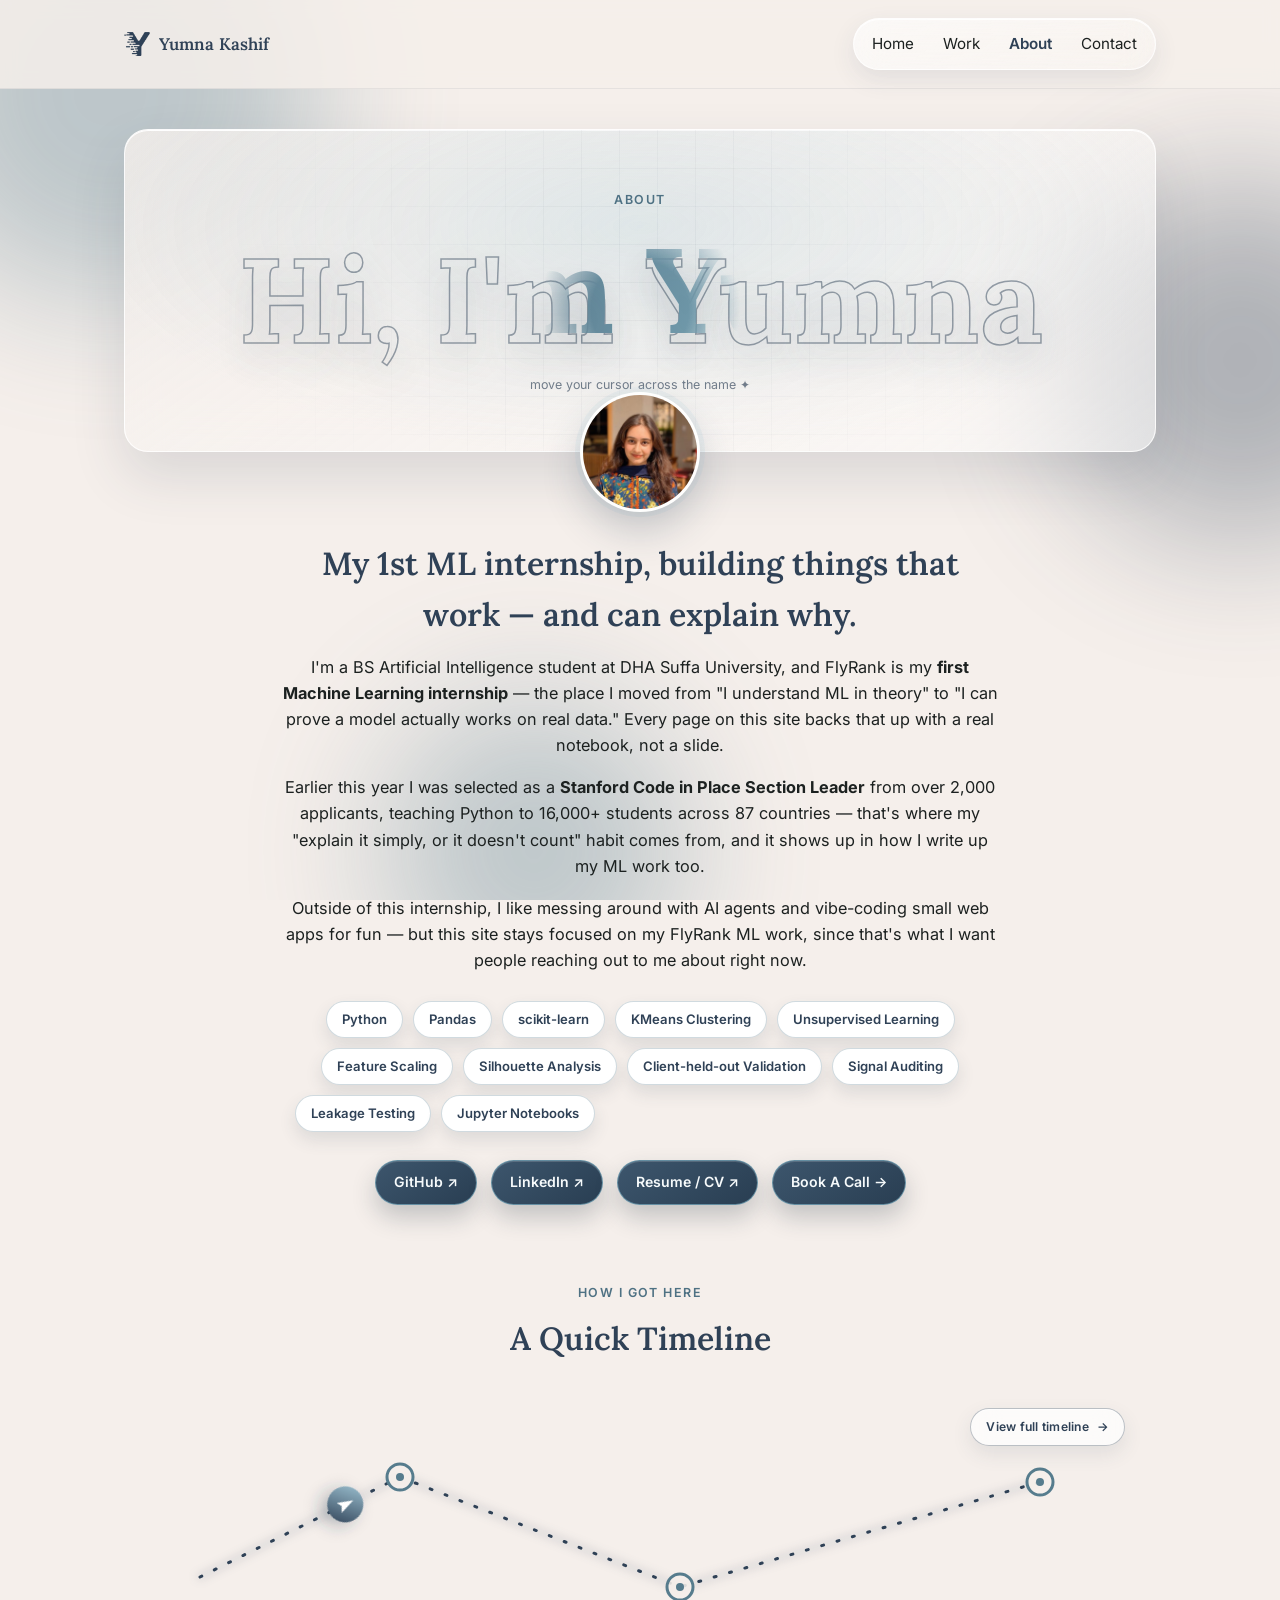
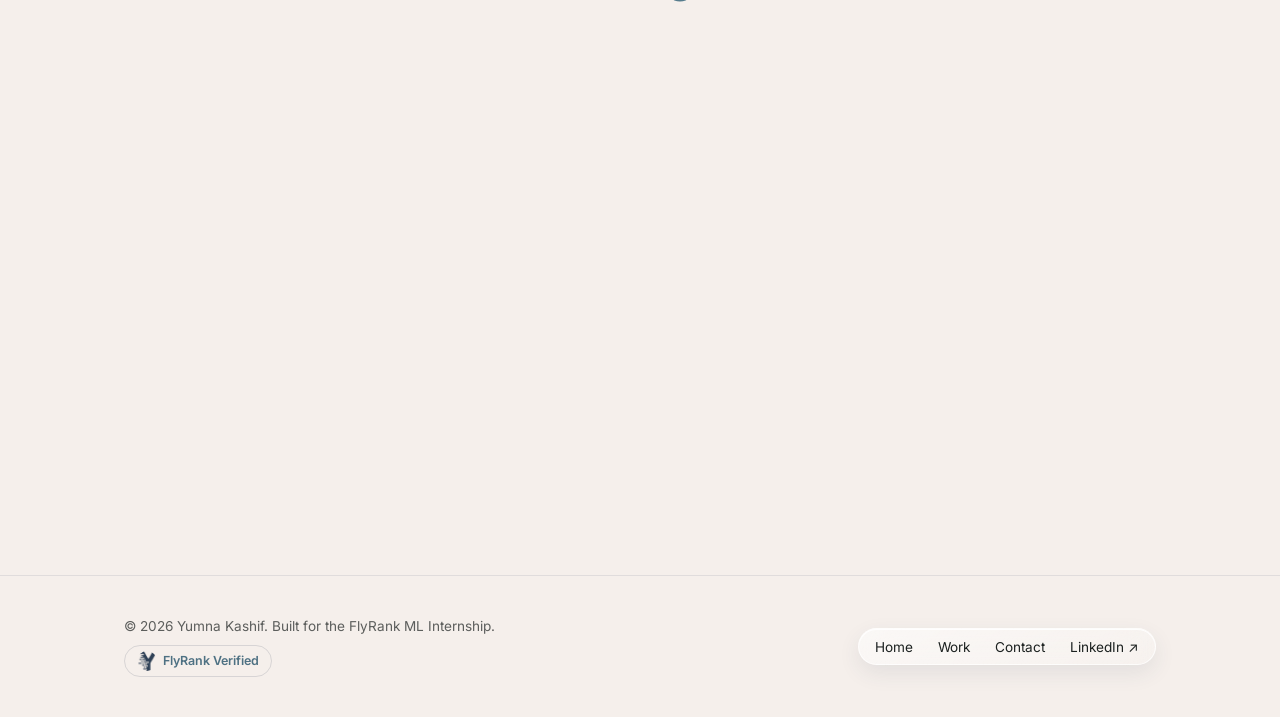
==== commit 28bfc668: "Add verified FlyRank credentials to portfolio" ====
--- a/about.html
+++ b/about.html
@@ -170,8 +170,7 @@
   <div class="wrap">
     <div class="footer-left">
     <p>© 2026 Yumna Kashif. Built for the FlyRank ML Internship.</p>
-    <!-- FlyRank graduate badge — swap this href for your real verification-page link from the FlyRank portal -->
-    <a class="footer-badge" href="https://internship.flyrank.ai/verify/YOUR-ID" target="_blank" rel="noopener"><img src="images/logo.png" alt="FlyRank AI Fluency graduate badge" width="20" height="20">FlyRank Verified</a>
+    <a class="footer-badge" href="https://internship.flyrank.ai/verify/FR-D11-88DEB-01018?first_name=Yumna" target="_blank" rel="noopener"><img src="images/logo.png" alt="FlyRank verified credential badge" width="20" height="20">FlyRank Verified</a>
     </div>
     <ul class="navlinks">
       <li><a class="edge-glow" href="index.html">Home</a></li>
--- a/style.css
+++ b/style.css
@@ -1659,8 +1659,9 @@
   box-shadow:0 28px 56px rgba(47,65,86,.24), inset 0 1px 0 #fff;
   transform-origin:center bottom;
   transition:transform .7s cubic-bezier(.2,.75,.2,1), opacity .45s ease, filter .45s ease;
-  will-change:transform,opacity;
-}
+  backface-visibility:hidden;
+}
+.notebook-slide.is-nearby{ will-change:transform,opacity; }
 .notebook-slide.is-active{ cursor:default; filter:none; }
 .notebook-slide:not(.is-active){ filter:saturate(.72) brightness(.91); }
 .notebook-chrome{
@@ -2634,7 +2635,7 @@
   width:19px; height:19px; fill:none; stroke:currentColor;
   stroke-width:1.8; stroke-linecap:round; stroke-linejoin:round;
 }
-.approval-runner.ride{ animation:approvalTravel 3s cubic-bezier(.42,0,.25,1) forwards; }
+.approval-runner.ride{ animation:approvalTravel 2.8s cubic-bezier(.42,0,.25,1) forwards; }
 .approval-status{
   position:absolute; left:24px; bottom:5px;
   color:rgba(47,65,86,.65); font-size:.64rem; font-weight:700;
@@ -3440,3 +3441,206 @@
 @media(max-width:420px){
   .journey-skip{ min-height:36px; padding:7px 13px; font-size:.71rem; }
 }
+
+/* Preserve every ambient effect while avoiding unnecessary off-screen GPU
+   work. Paused sections resume seamlessly when they return to the viewport. */
+.motion-paused,
+.motion-paused *,
+.motion-paused::before,
+.motion-paused::after,
+.motion-paused *::before,
+.motion-paused *::after,
+html.page-hidden *,
+html.page-hidden *::before,
+html.page-hidden *::after{
+  animation-play-state:paused!important;
+}
+
+/* Stable-width, tabular number animation prevents the metric cards and the
+   two-part accuracy range from shifting while their digits change. */
+[data-count]{
+  display:inline-block;
+  min-width:var(--counter-width,1ch);
+  font-variant-numeric:tabular-nums lining-nums;
+  font-feature-settings:'tnum' 1,'lnum' 1;
+  white-space:nowrap;
+  text-align:right;
+}
+
+/* Final contact CTA: empty at rest and intentionally unchanged on hover. */
+.contact-page .sched-submit,
+.contact-page .sched-submit:hover{
+  color:#2f4156;
+  background:transparent;
+  border:1.5px solid #2f4156;
+  box-shadow:none;
+  transform:none;
+}
+html[data-theme="dark"] .contact-page .sched-submit,
+html[data-theme="dark"] .contact-page .sched-submit:hover{
+  color:#c9e6ee;
+  background:transparent;
+  border-color:#8fc5d8;
+  box-shadow:none;
+  transform:none;
+}
+.contact-page .sched-submit.highlight-edge::after,
+.contact-page .sched-submit.highlight-edge:hover::after,
+.contact-page .sched-submit.highlight-edge:focus-visible::after{
+  display:none;
+  opacity:0;
+  animation:none;
+}
+.contact-page .sched-submit::before{ display:none; }
+.contact-page .sched-submit .btn-text,
+.contact-page .sched-submit .check{ position:relative; z-index:2; }
+.contact-page .sched-submit .approval-water{
+  position:absolute;
+  z-index:1;
+  left:0;
+  right:0;
+  bottom:0;
+  height:0;
+  background:linear-gradient(180deg,#3c5c73 0,#2f4156 18%,#24384b 100%);
+  border-radius:50% 50% 0 0 / 12px 12px 0 0;
+  pointer-events:none;
+  will-change:height;
+}
+.contact-page .sched-submit .approval-water::before{
+  content:'';
+  position:absolute;
+  left:-10%;
+  top:-9px;
+  width:120%;
+  height:18px;
+  opacity:0;
+  background:rgba(60,92,115,.98);
+  border-radius:50%;
+  box-shadow:0 -1px 0 rgba(174,207,219,.2);
+  pointer-events:none;
+}
+.contact-page .sched-submit .approval-water::after{
+  content:'';
+  position:absolute;
+  left:7%;
+  right:7%;
+  top:-2px;
+  height:1px;
+  opacity:0;
+  background:linear-gradient(90deg,transparent,rgba(192,220,230,.58),transparent);
+  pointer-events:none;
+}
+.contact-page .sched-submit .approval-shine{
+  position:absolute;
+  z-index:3;
+  top:-35%;
+  bottom:-35%;
+  left:-28%;
+  width:18%;
+  opacity:0;
+  background:linear-gradient(90deg,transparent,rgba(255,255,255,.72),transparent);
+  transform:translateX(-240%) skewX(-18deg);
+  pointer-events:none;
+}
+
+/* During sending, navy rises from the bottom like water. The slightly curved
+   surface keeps the effect organic without making the CTA look playful. */
+.contact-page .sched-submit.sending,
+.contact-page .sched-submit.sending:hover,
+html[data-theme="dark"] .contact-page .sched-submit.sending,
+html[data-theme="dark"] .contact-page .sched-submit.sending:hover{
+  color:#fff;
+  background:transparent;
+  border-color:#2f4156;
+  text-shadow:0 1px 4px rgba(18,34,48,.9);
+  box-shadow:none;
+  transform:none;
+  animation:none;
+}
+.contact-page .sched-submit.sending .approval-water{
+  animation:approvalWaterLayer 2.8s cubic-bezier(.4,0,.2,1) forwards;
+}
+.contact-page .sched-submit.sending .approval-water::before{
+  opacity:1;
+  animation:approvalWaterFloat 1.45s ease-in-out infinite alternate;
+}
+.contact-page .sched-submit.sending .approval-water::after{
+  opacity:.72;
+  animation:approvalWaterHighlight 1.45s ease-in-out infinite alternate;
+}
+@keyframes approvalWaterLayer{
+  0%{ height:0; border-radius:50% 50% 0 0 / 12px 12px 0 0; }
+  48%{ height:54%; border-radius:46% 54% 0 0 / 8px 11px 0 0; }
+  100%{ height:100%; border-radius:0; }
+}
+@keyframes approvalWaterFloat{
+  from{ transform:translate3d(-12px,2px,0) rotate(-.65deg); }
+  to{ transform:translate3d(12px,-2px,0) rotate(.65deg); }
+}
+@keyframes approvalWaterHighlight{
+  from{ transform:translateX(-5%) scaleX(.94); opacity:.38; }
+  to{ transform:translateX(5%) scaleX(1.03); opacity:.78; }
+}
+
+/* The successful state blinks exactly twice, then remains steadily visible. */
+.contact-page .sched-submit.delivered,
+.contact-page .sched-submit.delivered:hover,
+html[data-theme="dark"] .contact-page .sched-submit.delivered,
+html[data-theme="dark"] .contact-page .sched-submit.delivered:hover{
+  color:#fff;
+  background:#2f4156;
+  border-color:#2f4156;
+  box-shadow:none;
+  text-shadow:none;
+  transform:none;
+  animation:approvalDoubleBlink .82s ease both;
+}
+.contact-page .sched-submit.delivered .approval-water{
+  height:100%;
+  border-radius:0;
+  animation:none;
+}
+.contact-page .sched-submit.delivered .approval-water::before,
+.contact-page .sched-submit.delivered .approval-water::after{
+  opacity:0;
+  animation:none;
+}
+.contact-page .sched-submit.delivered .approval-shine{
+  animation:approvalSuccessShine .92s .86s ease-out forwards;
+}
+@keyframes approvalDoubleBlink{
+  0%,32%,66%,100%{ opacity:1; }
+  16%,50%{ opacity:.3; }
+}
+@keyframes approvalSuccessShine{
+  0%{ opacity:0; transform:translateX(-240%) skewX(-18deg); }
+  18%{ opacity:1; }
+  100%{ opacity:0; transform:translateX(820%) skewX(-18deg); }
+}
+
+@media(prefers-reduced-motion:reduce){
+  .contact-page .sched-submit.delivered{ animation:none; }
+  .contact-page .sched-submit.sending .approval-water{ animation:none; height:100%; border-radius:0; }
+  .contact-page .sched-submit.sending .approval-water::before,
+  .contact-page .sched-submit.sending .approval-water::after,
+  .contact-page .sched-submit.delivered .approval-shine{ animation:none; opacity:0; }
+}
+
+/* Keep status copy above both the navy water and the success shine. */
+.contact-page .sched-submit.sending .btn-text,
+.contact-page .sched-submit.delivered .btn-text,
+.contact-page .sched-submit.sending .check,
+.contact-page .sched-submit.delivered .check{
+  position:relative;
+  z-index:5;
+  color:#fff!important;
+  -webkit-text-fill-color:#fff;
+  mix-blend-mode:normal;
+}
+.contact-page .sched-submit.sending .btn-text{
+  text-shadow:0 1px 4px rgba(8,21,31,.92);
+}
+.contact-page .sched-submit.delivered .btn-text,
+.contact-page .sched-submit.delivered .check{
+  text-shadow:0 1px 3px rgba(8,21,31,.48);
+}
